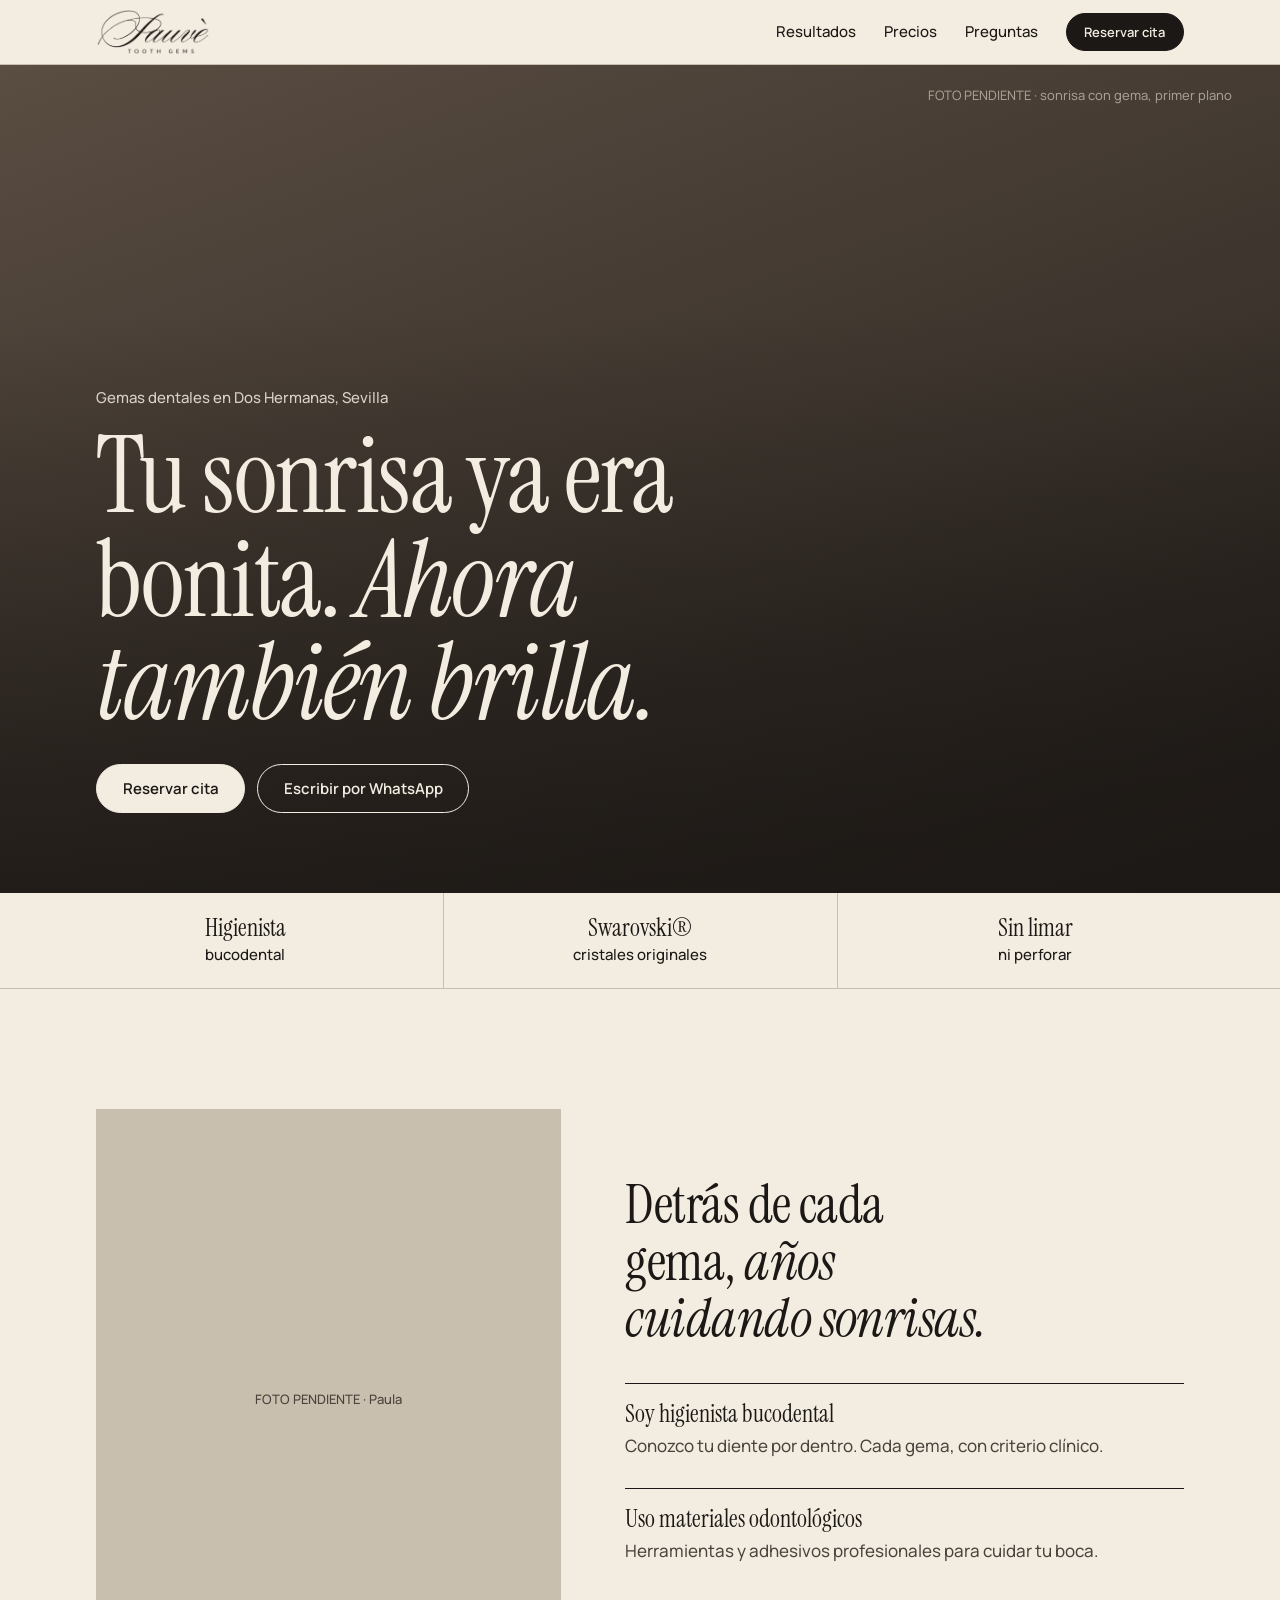
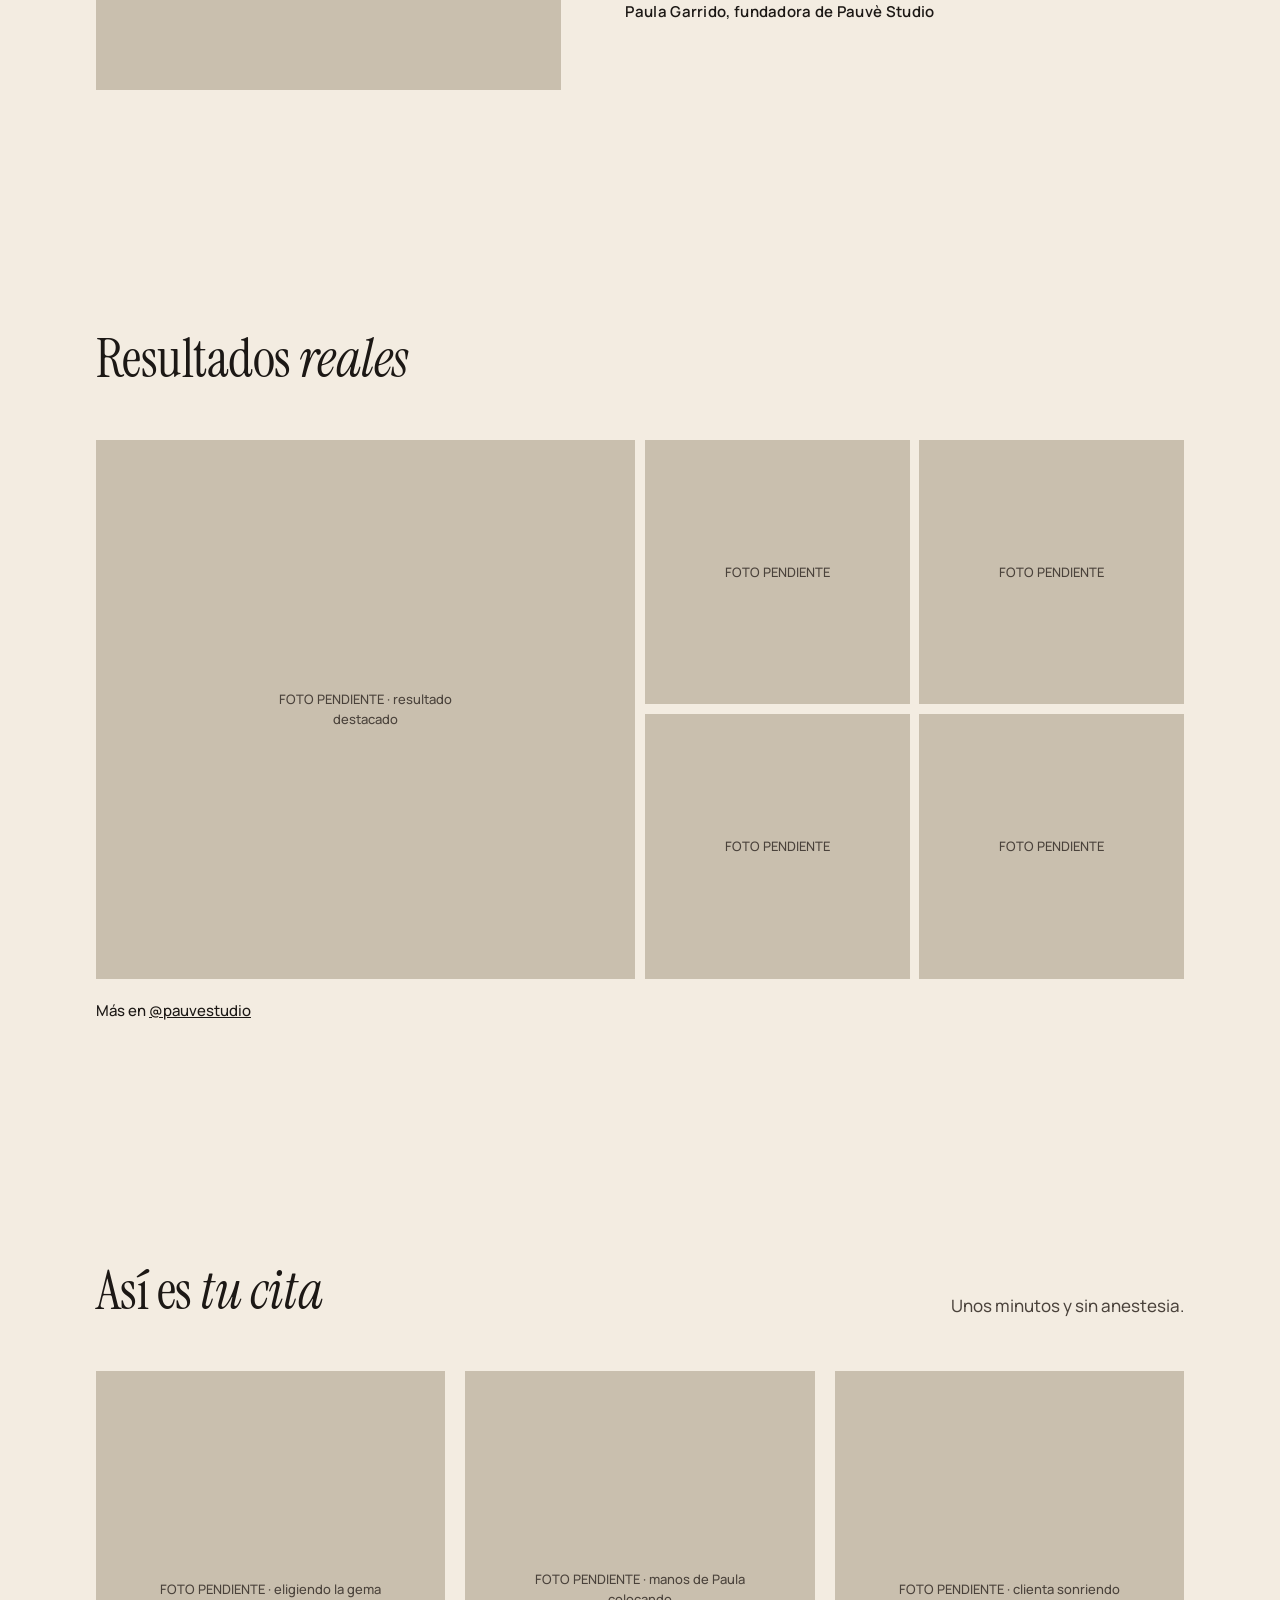
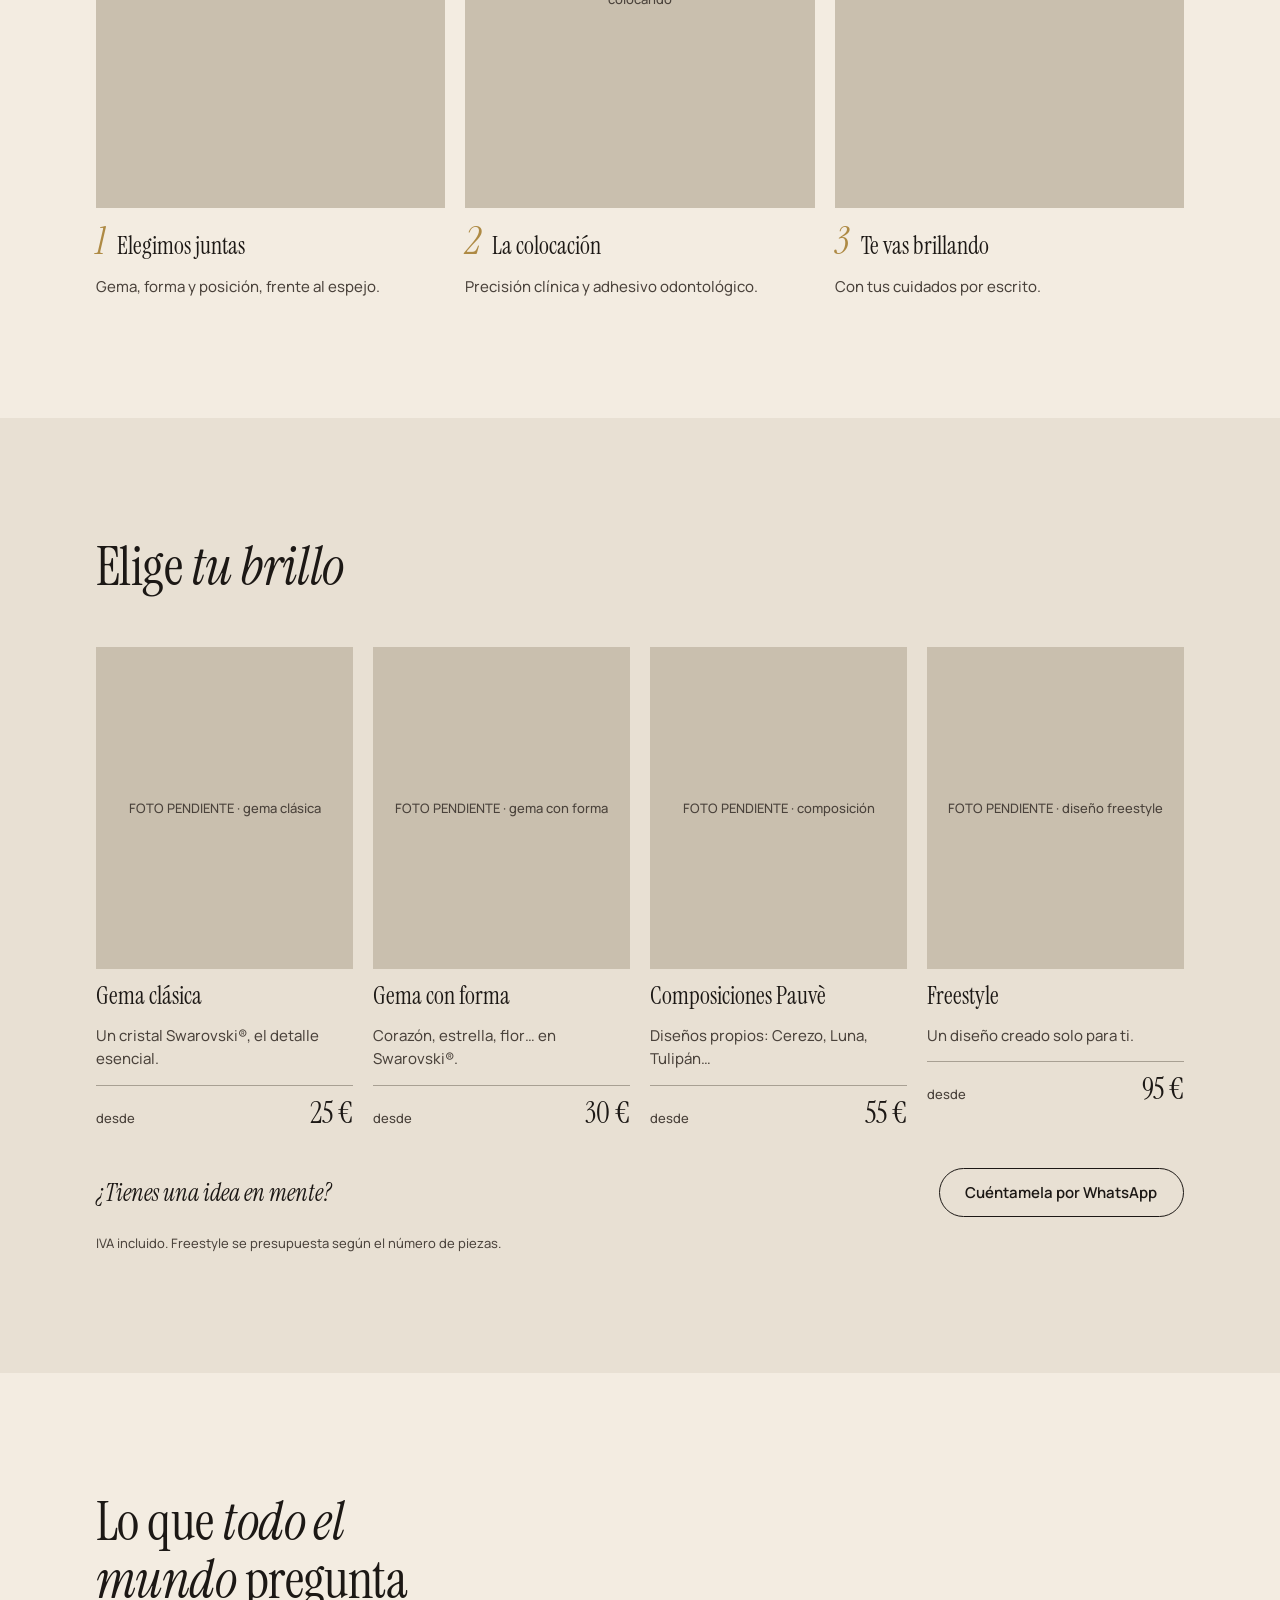
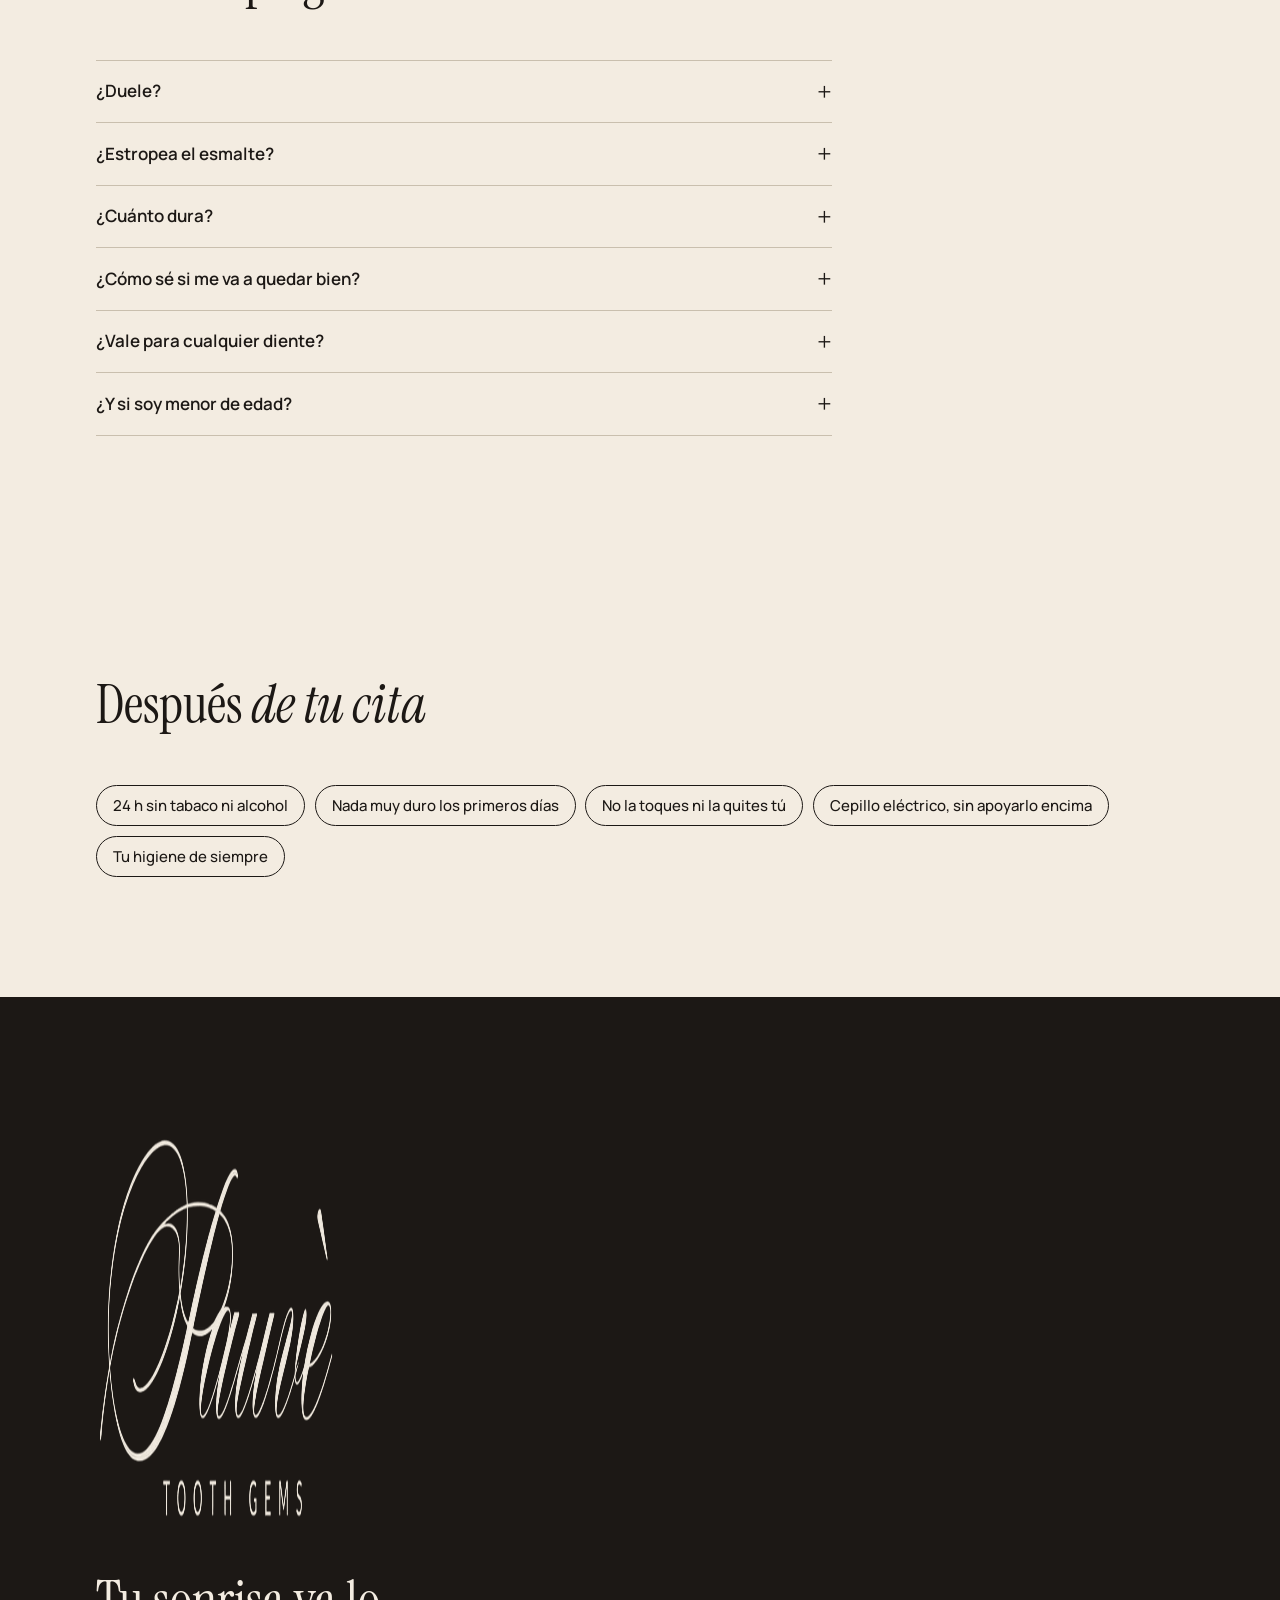
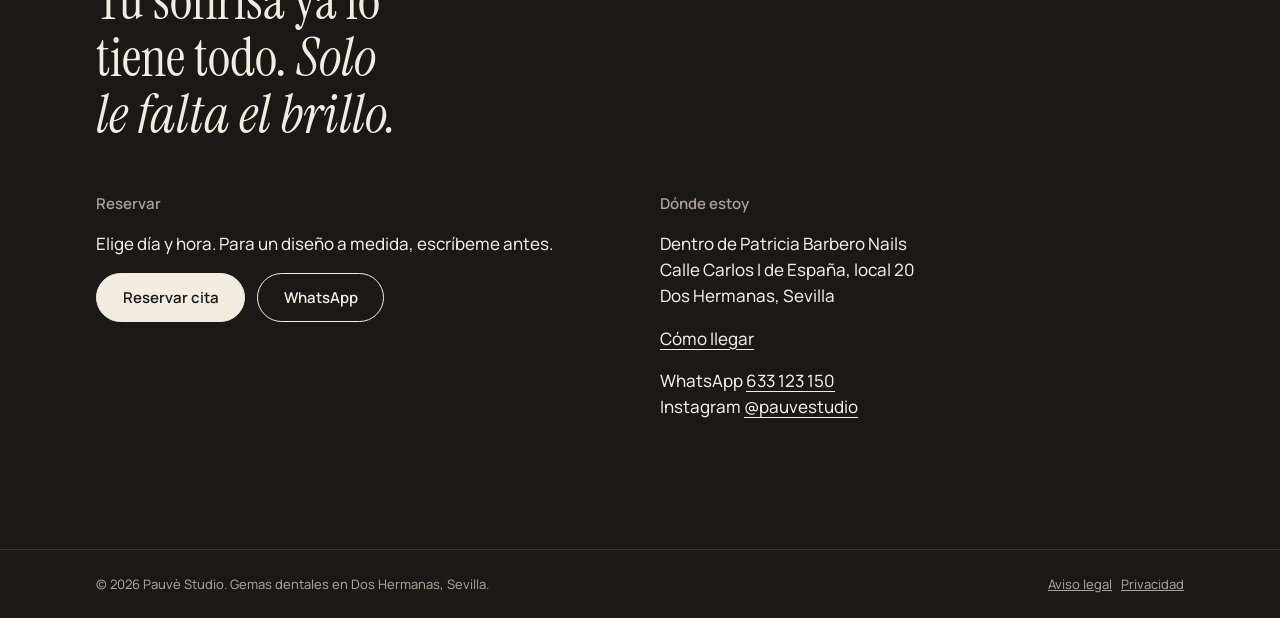
==== public/index.html @ b32d32bd "Conectar los botones de reserva con la agenda de Google Calendar Co-Authored-By: Claude Opus 5.5 <no" ====
<!doctype html>
<html lang="es">
<head>
  <meta charset="utf-8">
  <meta name="viewport" content="width=device-width, initial-scale=1, viewport-fit=cover">
  <!-- BORRADOR: quitar "noindex" el día que la web se publique con las fotos reales -->
  <meta name="robots" content="noindex">
  <title>Gemas dentales en Dos Hermanas, Sevilla · Pauvè Studio</title>
  <meta name="description" content="Gemas dentales en Dos Hermanas, Sevilla, colocadas por una higienista bucodental. Cristales Swarovski® y materiales de uso odontológico. Reserva tu cita online.">
  <link rel="canonical" href="https://pauvestudio.com/">
  <meta property="og:type" content="website">
  <meta property="og:title" content="Pauvè Studio · Gemas dentales en Dos Hermanas, Sevilla">
  <meta property="og:description" content="Gemas dentales colocadas por una higienista bucodental. Cristales Swarovski®.">
  <meta property="og:url" content="https://pauvestudio.com/">
  <meta property="og:locale" content="es_ES">
  <meta name="theme-color" content="#F3ECE1">
  <link rel="preload" href="fonts/instrument-serif.woff" as="font" type="font/woff" crossorigin>
  <link rel="stylesheet" href="styles.css">
  <script type="application/ld+json">
  {
    "@context": "https://schema.org",
    "@type": "BeautySalon",
    "name": "Pauvè Studio",
    "description": "Gemas dentales colocadas por una higienista bucodental, con cristales Swarovski®.",
    "url": "https://pauvestudio.com/",
    "logo": "https://pauvestudio.com/img/logo-tinta.png",
    "telephone": "+34633123150",
    "priceRange": "25 € – 250 €",
    "address": {
      "@type": "PostalAddress",
      "streetAddress": "Calle Carlos I de España, local 20 (en Patricia Barbero Nails)",
      "addressLocality": "Dos Hermanas",
      "addressRegion": "Sevilla",
      "addressCountry": "ES"
    },
    "areaServed": [
      { "@type": "City", "name": "Dos Hermanas" },
      { "@type": "City", "name": "Sevilla" }
    ],
    "founder": { "@type": "Person", "name": "Paula Garrido", "jobTitle": "Higienista bucodental" },
    "sameAs": ["https://www.instagram.com/pauvestudio/"]
  }
  </script>
</head>
<body>

<header class="cabecera">
  <div class="envoltorio">
    <a class="cabecera__logo" href="#inicio" aria-label="Pauvè Studio, inicio">
      <img src="img/logo-tinta.png" alt="Pauvè Tooth Gems" width="1000" height="407">
    </a>
    <nav aria-label="Secciones">
      <a class="enlace" href="#resultados">Resultados</a>
      <a class="enlace" href="#precios">Precios</a>
      <a class="enlace" href="#preguntas">Preguntas</a>
      <a class="boton boton--pequeno" href="https://calendar.app.google/pfNgsCJNmnrwqFG1A" target="_blank" rel="noopener">Reservar cita</a>
    </nav>
  </div>
</header>

<main id="inicio">

  <!-- PORTADA: titular sobre la foto -->
  <section class="portada">
    <!-- Cuando llegue la foto: <img class="portada__foto" src="img/portada.jpg" alt="Sonrisa con gema dental Swarovski"> -->
    <span class="portada__aviso">FOTO PENDIENTE · sonrisa con gema, primer plano</span>
    <div class="envoltorio portada__contenido">
      <h1>
        <span class="portada__seo">Gemas dentales en Dos Hermanas, Sevilla</span>
        <span class="portada__titular">Tu sonrisa ya era bonita. <em>Ahora también brilla.</em></span>
      </h1>
      <div class="portada__acciones">
        <a class="boton boton--claro" href="https://calendar.app.google/pfNgsCJNmnrwqFG1A" target="_blank" rel="noopener">Reservar cita</a>
        <a class="boton boton--claro-linea" href="https://wa.me/34633123150?text=Hola%20Paula%2C%20me%20gustar%C3%ADa%20informaci%C3%B3n%20sobre%20las%20gemas%20dentales" target="_blank" rel="noopener">Escribir por WhatsApp</a>
      </div>
    </div>
  </section>

  <div class="garantias">
    <ul class="envoltorio">
      <li><strong>Higienista</strong> bucodental</li>
      <li><strong>Swarovski®</strong> cristales originales</li>
      <li><strong>Sin limar</strong> ni perforar</li>
    </ul>
  </div>

  <!-- SOBRE MÍ -->
  <section class="seccion" id="sobre-mi">
    <div class="envoltorio sobre">
      <div class="hueco sobre__foto" role="img" aria-label="Foto pendiente"><span>FOTO PENDIENTE · Paula</span></div>
      <div class="sobre__texto">
        <h2>Detrás de cada gema, <em>años cuidando sonrisas.</em></h2>
        <dl class="sobre__claves">
          <div>
            <dt>Soy higienista bucodental</dt>
            <dd>Conozco tu diente por dentro. Cada gema, con criterio clínico.</dd>
          </div>
          <div>
            <dt>Uso materiales odontológicos</dt>
            <dd>Herramientas y adhesivos profesionales para cuidar tu boca.</dd>
          </div>
        </dl>
        <p class="sobre__nombre">Paula Garrido, fundadora de Pauvè Studio</p>
      </div>
    </div>
  </section>

  <!-- RESULTADOS -->
  <section class="seccion" id="resultados">
    <div class="envoltorio">
      <div class="seccion__cabeza">
        <h2>Resultados <em>reales</em></h2>
      </div>
      <div class="seccion__cuerpo">
        <div class="mosaico">
          <div class="hueco" role="img" aria-label="Foto pendiente"><span>FOTO PENDIENTE · resultado destacado</span></div>
          <div class="hueco" role="img" aria-label="Foto pendiente"><span>FOTO PENDIENTE</span></div>
          <div class="hueco" role="img" aria-label="Foto pendiente"><span>FOTO PENDIENTE</span></div>
          <div class="hueco" role="img" aria-label="Foto pendiente"><span>FOTO PENDIENTE</span></div>
          <div class="hueco" role="img" aria-label="Foto pendiente"><span>FOTO PENDIENTE</span></div>
        </div>
        <p class="mosaico__pie">Más en <a href="https://www.instagram.com/pauvestudio/" target="_blank" rel="noopener">@pauvestudio</a></p>
      </div>
    </div>
  </section>

  <!-- TU CITA: secuencia real, con foto en cada paso -->
  <section class="seccion" id="proceso">
    <div class="envoltorio">
      <div class="seccion__cabeza">
        <h2>Así es <em>tu cita</em></h2>
        <p>Unos minutos y sin anestesia.</p>
      </div>
      <div class="seccion__cuerpo">
        <ol class="fichas">
          <li class="ficha">
            <div class="hueco" role="img" aria-label="Foto pendiente"><span>FOTO PENDIENTE · eligiendo la gema</span></div>
            <div class="paso__fila"><span class="paso__num">1</span><h3>Elegimos juntas</h3></div>
            <p>Gema, forma y posición, frente al espejo.</p>
          </li>
          <li class="ficha">
            <div class="hueco" role="img" aria-label="Foto pendiente"><span>FOTO PENDIENTE · manos de Paula colocando</span></div>
            <div class="paso__fila"><span class="paso__num">2</span><h3>La colocación</h3></div>
            <p>Precisión clínica y adhesivo odontológico.</p>
          </li>
          <li class="ficha">
            <div class="hueco" role="img" aria-label="Foto pendiente"><span>FOTO PENDIENTE · clienta sonriendo</span></div>
            <div class="paso__fila"><span class="paso__num">3</span><h3>Te vas brillando</h3></div>
            <p>Con tus cuidados por escrito.</p>
          </li>
        </ol>
      </div>
    </div>
  </section>

  <!-- PRECIOS: una foto por tipo -->
  <section class="seccion precios" id="precios">
    <div class="envoltorio">
      <div class="seccion__cabeza">
        <h2>Elige <em>tu brillo</em></h2>
      </div>
      <div class="seccion__cuerpo">
        <ul class="fichas">
          <li class="ficha">
            <div class="hueco" role="img" aria-label="Foto pendiente"><span>FOTO PENDIENTE · gema clásica</span></div>
            <h3>Gema clásica</h3>
            <p>Un cristal Swarovski®, el detalle esencial.</p>
            <div class="ficha__precio"><span>desde</span><strong>25 €</strong></div>
          </li>
          <li class="ficha">
            <div class="hueco" role="img" aria-label="Foto pendiente"><span>FOTO PENDIENTE · gema con forma</span></div>
            <h3>Gema con forma</h3>
            <p>Corazón, estrella, flor… en Swarovski®.</p>
            <div class="ficha__precio"><span>desde</span><strong>30 €</strong></div>
          </li>
          <li class="ficha">
            <div class="hueco" role="img" aria-label="Foto pendiente"><span>FOTO PENDIENTE · composición</span></div>
            <h3>Composiciones Pauvè</h3>
            <p>Diseños propios: Cerezo, Luna, Tulipán…</p>
            <div class="ficha__precio"><span>desde</span><strong>55 €</strong></div>
          </li>
          <li class="ficha">
            <div class="hueco" role="img" aria-label="Foto pendiente"><span>FOTO PENDIENTE · diseño freestyle</span></div>
            <h3>Freestyle</h3>
            <p>Un diseño creado solo para ti.</p>
            <div class="ficha__precio"><span>desde</span><strong>95 €</strong></div>
          </li>
        </ul>
        <div class="precios__pie">
          <p>¿Tienes una idea en mente?</p>
          <a class="boton boton--linea" href="https://wa.me/34633123150?text=Hola%20Paula%2C%20tengo%20una%20idea%20para%20un%20dise%C3%B1o" target="_blank" rel="noopener">Cuéntamela por WhatsApp</a>
        </div>
        <p class="precios__nota">IVA incluido. Freestyle se presupuesta según el número de piezas.</p>
      </div>
    </div>
  </section>

  <!-- PREGUNTAS -->
  <section class="seccion" id="preguntas">
    <div class="envoltorio">
      <h2>Lo que <em>todo el mundo</em> pregunta</h2>
      <div class="seccion__cuerpo preguntas">
        <details>
          <summary>¿Duele?</summary>
          <p>No. La gema se adhiere a la superficie del diente: sin limar, sin perforar y sin anestesia.</p>
        </details>
        <details>
          <summary>¿Estropea el esmalte?</summary>
          <p>No lo modifica de forma permanente. Cuando quieras quitarla, la retiro en cita y pulo la superficie.</p>
        </details>
        <details>
          <summary>¿Cuánto dura?</summary>
          <p>Depende de tu higiene y tus hábitos. Si se cae sola en los primeros días, te la vuelvo a colocar gratis.</p>
        </details>
        <details>
          <summary>¿Cómo sé si me va a quedar bien?</summary>
          <p>Lo vemos juntas frente al espejo antes de colocar nada. Si dudas, empieza por una pequeña.</p>
        </details>
        <details>
          <summary>¿Vale para cualquier diente?</summary>
          <p>Solo para dientes naturales y sanos: sin caries, coronas ni carillas.</p>
        </details>
        <details>
          <summary>¿Y si soy menor de edad?</summary>
          <p>Ven con tu madre, padre o tutor legal, que firmará el consentimiento contigo.</p>
        </details>
      </div>
    </div>
  </section>

  <!-- CUIDADOS -->
  <section class="seccion" id="cuidados">
    <div class="envoltorio">
      <h2>Después <em>de tu cita</em></h2>
      <div class="seccion__cuerpo">
        <ul class="cuidados">
          <li>24 h sin tabaco ni alcohol</li>
          <li>Nada muy duro los primeros días</li>
          <li>No la toques ni la quites tú</li>
          <li>Cepillo eléctrico, sin apoyarlo encima</li>
          <li>Tu higiene de siempre</li>
        </ul>
      </div>
    </div>
  </section>

  <!-- CIERRE: RESERVA Y DÓNDE -->
  <section class="cierre" id="reservar">
    <div class="envoltorio">
      <img class="cierre__logo" src="img/logo-crudo.png" alt="Pauvè Tooth Gems" width="1000" height="407" loading="lazy">
      <h2>Tu sonrisa ya lo tiene todo. <em>Solo le falta el brillo.</em></h2>
      <div class="cierre__rejilla">
        <div class="cierre__bloque">
          <h3>Reservar</h3>
          <p>Elige día y hora. Para un diseño a medida, escríbeme antes.</p>
          <div class="cierre__acciones">
            <a class="boton boton--claro" href="https://calendar.app.google/pfNgsCJNmnrwqFG1A" target="_blank" rel="noopener">Reservar cita</a>
            <a class="boton boton--claro-linea" href="https://wa.me/34633123150?text=Hola%20Paula%2C%20me%20gustar%C3%ADa%20informaci%C3%B3n%20sobre%20las%20gemas%20dentales" target="_blank" rel="noopener">WhatsApp</a>
          </div>
        </div>
        <div class="cierre__bloque" id="donde">
          <h3>Dónde estoy</h3>
          <address>
            Dentro de Patricia Barbero Nails<br>
            Calle Carlos I de España, local 20<br>
            Dos Hermanas, Sevilla
          </address>
          <p><a class="enlace" href="https://www.google.com/maps/search/?api=1&amp;query=Patricia%20Barbero%20Nails%20Calle%20Carlos%20I%20de%20Espa%C3%B1a%2020%20Dos%20Hermanas" target="_blank" rel="noopener">Cómo llegar</a></p>
          <p>WhatsApp <a class="enlace" href="https://wa.me/34633123150" target="_blank" rel="noopener">633 123 150</a><br>
          Instagram <a class="enlace" href="https://www.instagram.com/pauvestudio/" target="_blank" rel="noopener">@pauvestudio</a></p>
        </div>
      </div>
    </div>
  </section>

</main>

<footer class="pie">
  <div class="envoltorio">
    <span>© 2026 Pauvè Studio. Gemas dentales en Dos Hermanas, Sevilla.</span>
    <span><a href="#">Aviso legal</a> &nbsp; <a href="#">Privacidad</a></span>
  </div>
</footer>

<div class="barra-reserva">
  <a class="boton" href="https://calendar.app.google/pfNgsCJNmnrwqFG1A" target="_blank" rel="noopener">Reservar cita</a>
  <a class="boton boton--linea" href="https://wa.me/34633123150" target="_blank" rel="noopener">WhatsApp</a>
</div>

</body>
</html>
---- public/styles.css ----
/* Pauvè Studio — hoja de estilos (borrador v2)
   Concepto: menos texto, más imagen. Portada a sangre con el titular sobre la foto;
   el resto se lee como un lookbook: fichas con foto para el proceso y los precios,
   y frases cortas. Una sola apariencia (papel crudo), la de la marca. */

@font-face {
  font-family: "Instrument Serif";
  src: url("fonts/instrument-serif.woff") format("woff");
  font-weight: 400; font-style: normal; font-display: swap;
}
@font-face {
  font-family: "Instrument Serif";
  src: url("fonts/instrument-serif-italic.woff") format("woff");
  font-weight: 400; font-style: italic; font-display: swap;
}
@font-face {
  font-family: "Manrope";
  src: url("fonts/manrope.woff") format("woff");
  font-weight: 200 800; font-style: normal; font-display: swap;
}

:root {
  /* Color: paleta oficial de la Guía de Marca */
  --tinta: #1C1815;
  --crudo: #F3ECE1;
  --greige: #C9BFAE;
  --plata: #A8A093;
  --dorado: #AE8A44;        /* acento puntual: números del proceso */
  --tinta-media: #4A423B;   /* texto secundario sobre crudo (contraste AA) */
  --greige-claro: #E8E0D3;  /* fondo de fichas */
  --foto-oscura: #3B332C;   /* simula la foto de portada mientras no esté */

  /* Tipo: serif de titulares legible a cualquier tamaño + sans muy clara para leer */
  --display: "Instrument Serif", "Iowan Old Style", Georgia, serif;
  --texto: "Manrope", "Avenir Next", "Segoe UI", "Helvetica Neue", Arial, sans-serif;

  --t-xs: 0.8125rem;
  --t-s: 0.9375rem;
  --t-m: 1.0625rem;
  --t-l: 1.5rem;
  --t-xl: clamp(2.2rem, 6vw, 3.4rem);
  --t-xxl: clamp(3rem, 10vw, 6.6rem);

  --medida: 32rem;
  --ancho: 74rem;
  --margen: clamp(1.25rem, 5vw, 3rem);

  color-scheme: light;
}

* { box-sizing: border-box; }
html { scroll-behavior: smooth; -webkit-text-size-adjust: 100%; }
body {
  margin: 0;
  background: var(--crudo);
  color: var(--tinta);
  font-family: var(--texto);
  font-size: var(--t-m);
  font-weight: 450;
  line-height: 1.55;
}
img { max-width: 100%; display: block; }
h1, h2, h3, p, ul, ol, dl, dd, figure { margin: 0; }
a { color: inherit; }
:focus-visible { outline: 2px solid var(--dorado); outline-offset: 3px; }

.envoltorio { max-width: var(--ancho); margin-inline: auto; padding-inline: var(--margen); }

/* ---------- Cabecera ---------- */
.cabecera {
  position: sticky; top: env(safe-area-inset-top, 0px); z-index: 10;
  background: var(--crudo); border-bottom: 1px solid var(--greige);
}
.cabecera .envoltorio {
  display: flex; align-items: center; justify-content: space-between;
  gap: 1rem; padding-block: 0.55rem;
}
.cabecera__logo img { height: 2.9rem; width: auto; }
.cabecera nav { display: flex; align-items: center; gap: 1.75rem; }
.cabecera nav a.enlace { text-decoration: none; font-size: var(--t-s); font-weight: 500; }
.cabecera nav a.enlace:hover { text-decoration: underline; text-underline-offset: 5px; }
@media (max-width: 52rem) { .cabecera nav a.enlace { display: none; } }

/* ---------- Botones ---------- */
.boton {
  display: inline-flex; align-items: center; justify-content: center;
  min-height: 3rem; padding: 0.75rem 1.6rem;
  font-family: var(--texto); font-size: var(--t-s); font-weight: 600;
  text-decoration: none; border-radius: 999px;
  border: 1px solid var(--tinta); background: var(--tinta); color: var(--crudo);
  transition: background-color .2s, color .2s;
}
.boton:hover { background: transparent; color: var(--tinta); }
.boton--linea { background: transparent; color: var(--tinta); }
.boton--linea:hover { background: var(--tinta); color: var(--crudo); }
.boton--claro { background: var(--crudo); color: var(--tinta); border-color: var(--crudo); }
.boton--claro:hover { background: transparent; color: var(--crudo); }
.boton--claro-linea { background: transparent; color: var(--crudo); border-color: var(--crudo); }
.boton--claro-linea:hover { background: var(--crudo); color: var(--tinta); }
.boton--pequeno { min-height: 2.4rem; padding: 0.4rem 1.1rem; font-size: var(--t-xs); }

/* ---------- Huecos de foto (provisionales) ---------- */
.hueco {
  display: grid; place-items: center; text-align: center; padding: 1rem;
  background: var(--greige); color: var(--tinta-media);
  font-size: var(--t-xs); font-weight: 500; max-width: 100%;
}
.hueco span { max-width: 14rem; }

/* ---------- Portada a sangre, titular sobre la foto ---------- */
.portada {
  position: relative; isolation: isolate;
  min-height: min(92svh, 54rem);
  display: grid; align-items: end;
  color: var(--crudo);
  background: linear-gradient(160deg, #5a4d42 0%, var(--foto-oscura) 55%, var(--tinta) 100%);
}
.portada__foto {
  position: absolute; inset: 0; z-index: -2;
  width: 100%; height: 100%; object-fit: cover;
}
.portada__aviso {
  position: absolute; top: 1.25rem; right: var(--margen);
  font-size: var(--t-xs); color: var(--plata);
}
/* Velo para que el texto se lea siempre, sea cual sea la foto */
.portada::after {
  content: ""; position: absolute; inset: 0; z-index: -1;
  background: linear-gradient(to top, rgb(28 24 21 / .78) 0%, rgb(28 24 21 / .25) 45%, rgb(28 24 21 / 0) 70%);
}
.portada__contenido {
  width: 100%; display: grid; gap: 1.75rem;
  padding-block: 6rem clamp(2.5rem, 7vw, 5rem);
}
.portada h1 { display: grid; gap: 1rem; font-weight: 400; }
.portada__seo { font-size: var(--t-s); font-weight: 500; color: var(--crudo); opacity: .85; }
.portada__titular {
  font-family: var(--display); font-weight: 400;
  font-size: var(--t-xxl); line-height: 0.98; letter-spacing: -0.015em;
  max-width: 14ch; text-wrap: balance;
}
.portada__titular em { font-style: italic; }
.portada__acciones { display: flex; flex-wrap: wrap; gap: 0.75rem; }

/* Tira de garantías bajo la portada */
.garantias { border-bottom: 1px solid var(--greige); }
.garantias ul {
  list-style: none; padding: 0;
  display: grid; grid-template-columns: repeat(3, minmax(0, 1fr));
}
.garantias li {
  padding: 1.4rem 1rem; text-align: center;
  font-size: var(--t-s); font-weight: 500; line-height: 1.35;
}
.garantias li + li { border-left: 1px solid var(--greige); }
.garantias strong { display: block; font-family: var(--display); font-weight: 400; font-size: var(--t-l); line-height: 1.1; margin-bottom: 0.2rem; }
@media (max-width: 40rem) {
  .garantias li { padding: 1.1rem 0.4rem; font-size: var(--t-xs); }
  .garantias strong { font-size: 1.2rem; }
}

/* ---------- Secciones ---------- */
.seccion { padding-block: clamp(4rem, 10vw, 7.5rem); }
.seccion h2 {
  font-family: var(--display); font-weight: 400;
  font-size: var(--t-xl); line-height: 1.05; letter-spacing: -0.01em;
  text-wrap: balance; max-width: 18ch;
}
.seccion h2 em { font-style: italic; }
.seccion__cabeza { display: flex; flex-wrap: wrap; justify-content: space-between; align-items: end; gap: 1rem 2rem; }
.seccion__cabeza p { max-width: 24rem; color: var(--tinta-media); }
.seccion__cuerpo { margin-top: clamp(2rem, 5vw, 3.25rem); }

/* Sobre mí */
.sobre { display: grid; gap: clamp(2rem, 5vw, 4.5rem); align-items: center; }
.sobre__foto { aspect-ratio: 4 / 5; }
.sobre__texto { display: grid; gap: 2.25rem; min-width: 0; }
.sobre__nombre { font-size: var(--t-s); font-weight: 600; letter-spacing: 0.02em; }
.sobre__claves { display: grid; gap: 1.75rem; }
.sobre__claves div { border-top: 1px solid var(--tinta); padding-top: 1rem; }
.sobre__claves dt { font-family: var(--display); font-size: var(--t-l); line-height: 1.15; }
.sobre__claves dd { margin-top: 0.35rem; color: var(--tinta-media); }
@media (min-width: 52rem) { .sobre { grid-template-columns: 5fr 6fr; } }

/* Resultados: mosaico */
.mosaico { display: grid; gap: 0.6rem; grid-template-columns: repeat(2, minmax(0, 1fr)); }
.mosaico .hueco { aspect-ratio: 1; }
.mosaico .hueco:first-child { grid-column: span 2; aspect-ratio: 2 / 1.1; }
@media (min-width: 52rem) {
  .mosaico { grid-template-columns: repeat(4, minmax(0, 1fr)); }
  .mosaico .hueco:first-child { grid-column: span 2; grid-row: span 2; aspect-ratio: auto; }
}
.mosaico__pie { margin-top: 1.25rem; font-size: var(--t-s); font-weight: 500; }

/* Fichas con foto (proceso y precios) */
.fichas {
  list-style: none; padding: 0; display: grid; gap: 1.25rem;
  grid-template-columns: repeat(var(--columnas, 3), minmax(0, 1fr));
}
.ficha { display: grid; gap: 0.9rem; align-content: start; min-width: 0; }
.ficha .hueco { aspect-ratio: 4 / 5; }
.ficha h3 { font-family: var(--display); font-weight: 400; font-size: var(--t-l); line-height: 1.1; }
.ficha p { color: var(--tinta-media); font-size: var(--t-s); }

/* En móvil, las fichas se deslizan en horizontal */
@media (max-width: 52rem) {
  .fichas {
    grid-template-columns: none; grid-auto-flow: column; grid-auto-columns: 72%;
    overflow-x: auto; scroll-snap-type: x mandatory; padding-bottom: 0.75rem;
    margin-inline: calc(var(--margen) * -1); padding-inline: var(--margen);
    scroll-padding-inline: var(--margen);
  }
  .ficha { scroll-snap-align: start; }
}

.paso__num { font-family: var(--display); font-style: italic; font-size: 2.4rem; line-height: 1; color: var(--dorado); }
.paso__fila { display: flex; align-items: baseline; gap: 0.75rem; }

.precios { background: var(--greige-claro); }
.precios .fichas { --columnas: 4; }
.ficha__precio { display: flex; justify-content: space-between; align-items: baseline; gap: 0.5rem; border-top: 1px solid var(--plata); padding-top: 0.75rem; }
.ficha__precio span { font-size: var(--t-xs); font-weight: 500; color: var(--tinta-media); }
.ficha__precio strong { font-family: var(--display); font-weight: 400; font-size: 1.9rem; line-height: 1; font-variant-numeric: tabular-nums; }
.precios__pie { margin-top: 2.5rem; display: flex; flex-wrap: wrap; align-items: center; justify-content: space-between; gap: 1.25rem 2rem; }
.precios__pie p { font-family: var(--display); font-style: italic; font-size: var(--t-l); }
.precios__nota { margin-top: 1rem; font-size: var(--t-xs); color: var(--tinta-media); }

/* Preguntas */
.preguntas { max-width: 46rem; }
.preguntas details { border-bottom: 1px solid var(--greige); }
.preguntas details:first-child { border-top: 1px solid var(--greige); }
.preguntas summary {
  list-style: none; cursor: pointer;
  display: flex; justify-content: space-between; align-items: center; gap: 1rem;
  padding-block: 1.1rem; font-size: var(--t-m); font-weight: 600;
}
.preguntas summary::-webkit-details-marker { display: none; }
.preguntas summary::after { content: "+"; font-weight: 300; font-size: 1.6rem; line-height: 1; transition: transform .25s; }
.preguntas details[open] summary::after { transform: rotate(45deg); }
.preguntas details p { padding-bottom: 1.3rem; color: var(--tinta-media); max-width: var(--medida); }

/* Cuidados: una línea por cuidado */
.cuidados { list-style: none; padding: 0; display: flex; flex-wrap: wrap; gap: 0.6rem; }
.cuidados li { border: 1px solid var(--tinta); border-radius: 999px; padding: 0.5rem 1rem; font-size: var(--t-s); font-weight: 500; }

/* ---------- Cierre ---------- */
.cierre { background: var(--tinta); color: var(--crudo); padding-block: clamp(4.5rem, 10vw, 8rem); }
.cierre__logo { width: min(15rem, 65%); }
.cierre h2 {
  margin-top: 2.5rem; font-family: var(--display); font-weight: 400;
  font-size: var(--t-xl); line-height: 1.05; max-width: 16ch; text-wrap: balance;
}
.cierre h2 em { font-style: italic; }
.cierre__rejilla { display: grid; gap: 2.5rem; margin-top: 3rem; }
@media (min-width: 52rem) { .cierre__rejilla { grid-template-columns: 1fr 1fr; } }
.cierre__bloque { display: grid; gap: 1rem; align-content: start; }
.cierre__bloque h3 { font-size: var(--t-s); font-weight: 600; color: var(--plata); }
.cierre__bloque address { font-style: normal; }
.cierre__acciones { display: flex; flex-wrap: wrap; gap: 0.75rem; }
.cierre a.enlace { color: var(--crudo); text-underline-offset: 4px; }
.pendiente { font-size: var(--t-xs); color: var(--plata); }

.pie {
  background: var(--tinta); color: var(--plata); border-top: 1px solid #3a332d;
  font-size: var(--t-xs); padding-block: 1.5rem calc(1.5rem + 4.5rem);
}
.pie .envoltorio { display: flex; flex-wrap: wrap; gap: 0.5rem 1.5rem; justify-content: space-between; }
.pie a { color: var(--plata); }
@media (min-width: 52rem) { .pie { padding-bottom: 1.5rem; } }

/* ---------- Reserva fija en móvil ---------- */
.barra-reserva {
  position: fixed; left: 0; right: 0; bottom: 0; z-index: 20;
  padding: 0.75rem var(--margen) calc(0.75rem + env(safe-area-inset-bottom, 0px));
  background: var(--crudo); border-top: 1px solid var(--greige);
  display: grid; grid-template-columns: 1fr auto; gap: 0.5rem;
}
@media (min-width: 52rem) { .barra-reserva { display: none; } }

/* ---------- Único momento de entrada: el titular de portada ---------- */
@media (prefers-reduced-motion: no-preference) {
  .portada__titular { animation: entra 1s cubic-bezier(.2,.7,.2,1) both; }
  @keyframes entra { from { opacity: 0; transform: translateY(0.75rem); } to { opacity: 1; transform: none; } }
}
@media (prefers-reduced-motion: reduce) {
  html { scroll-behavior: auto; }
  * { transition: none !important; }
}
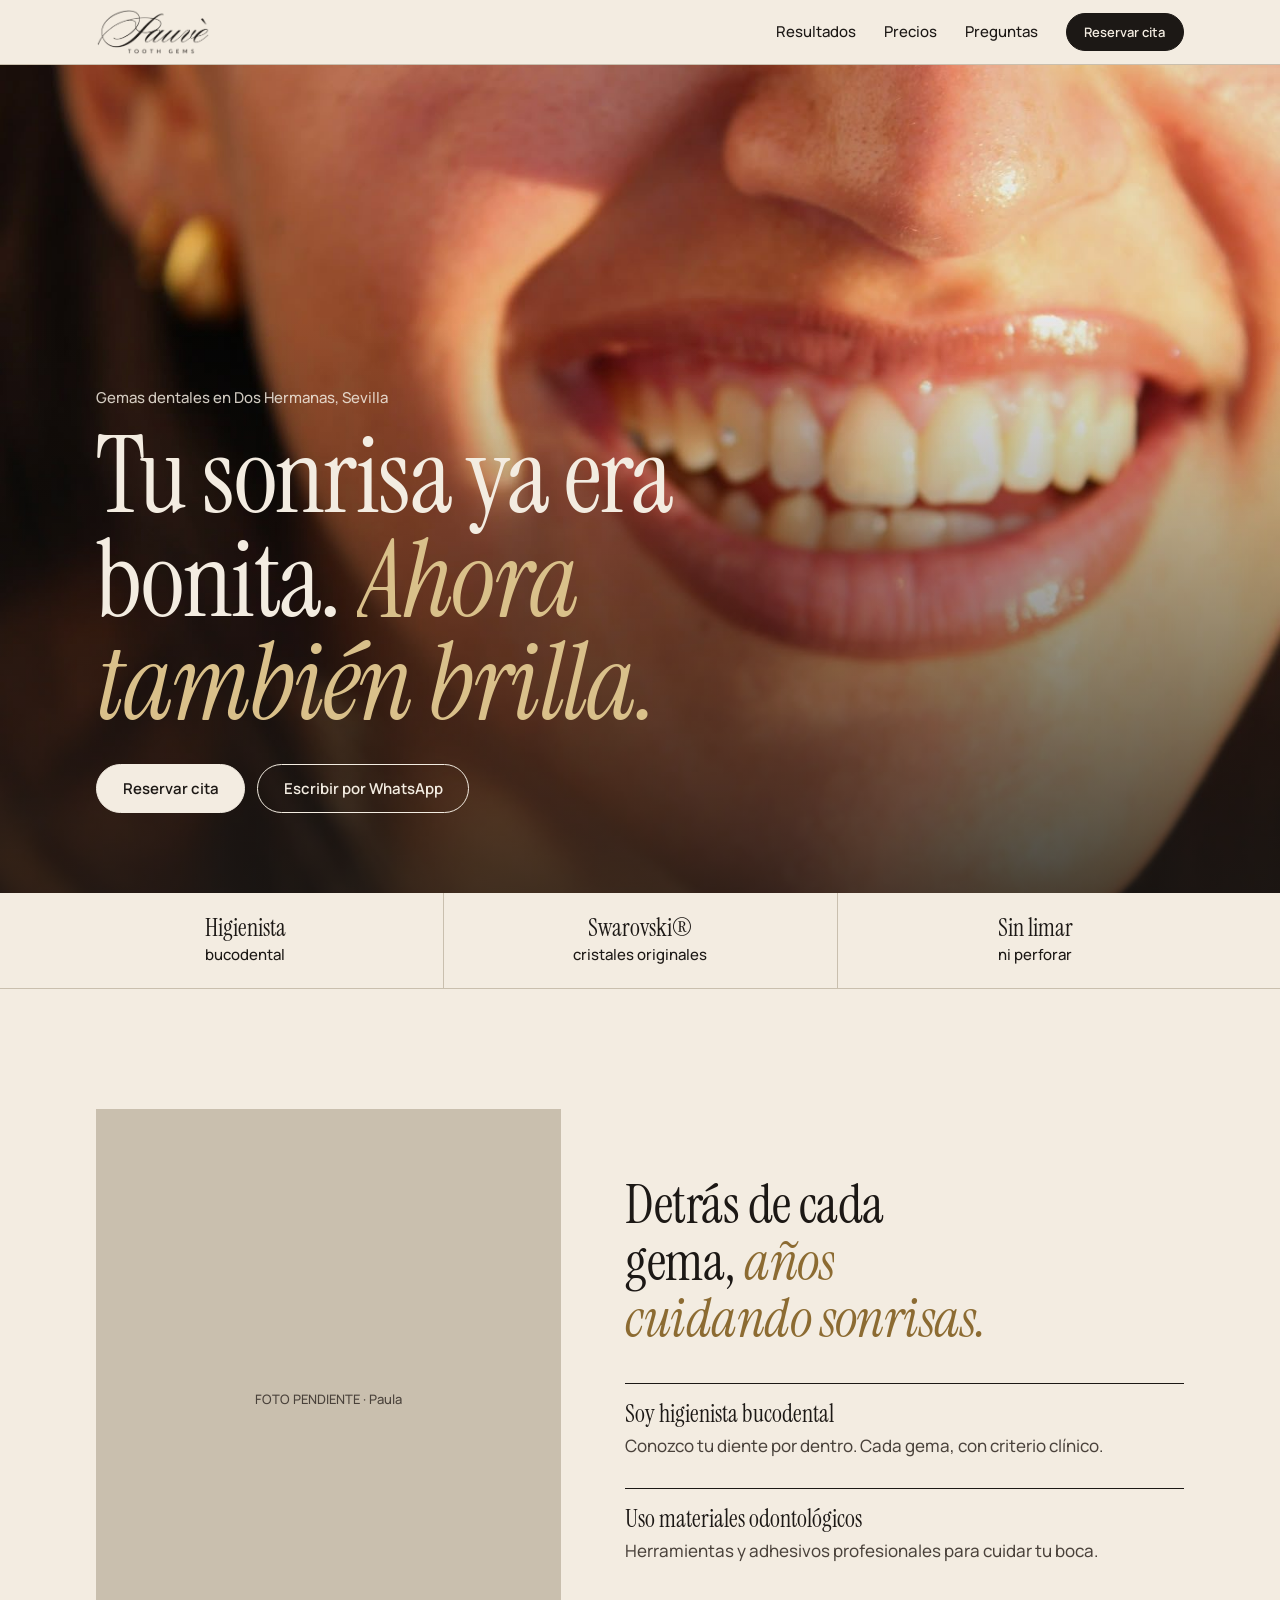
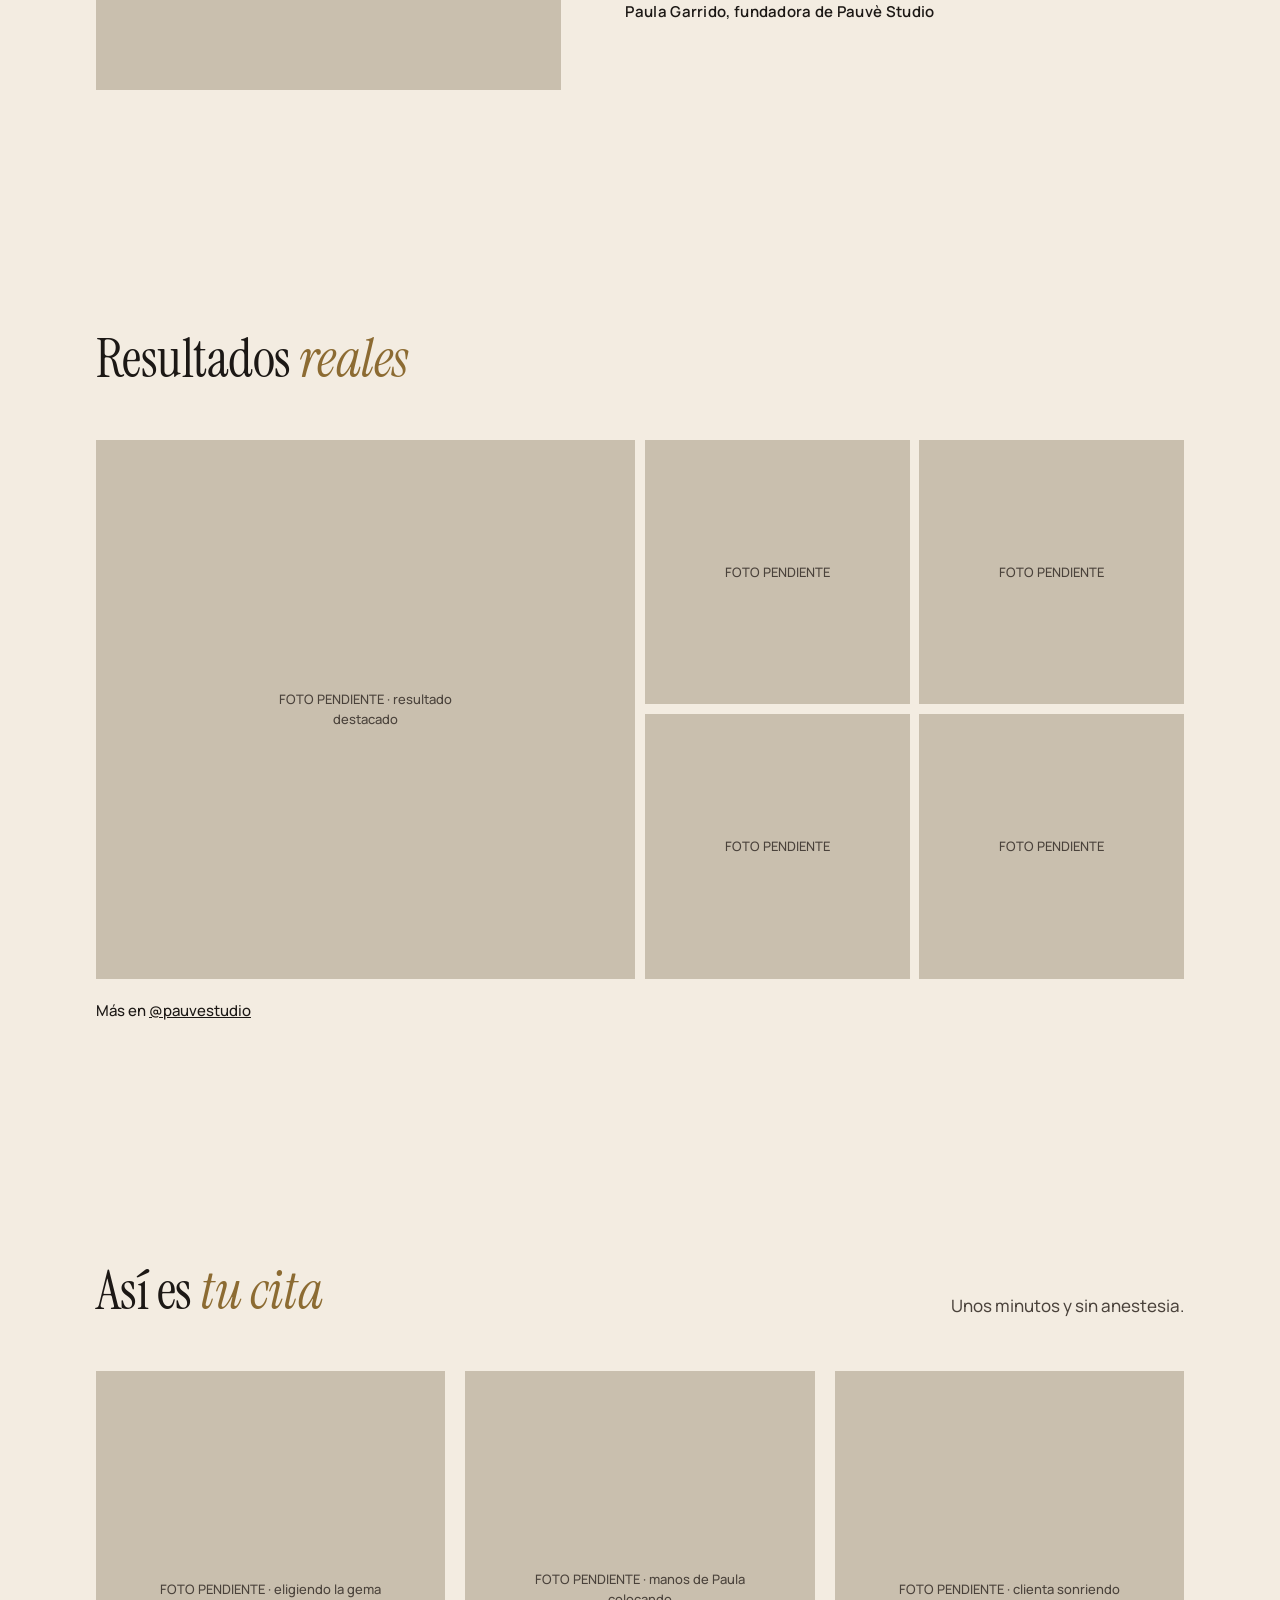
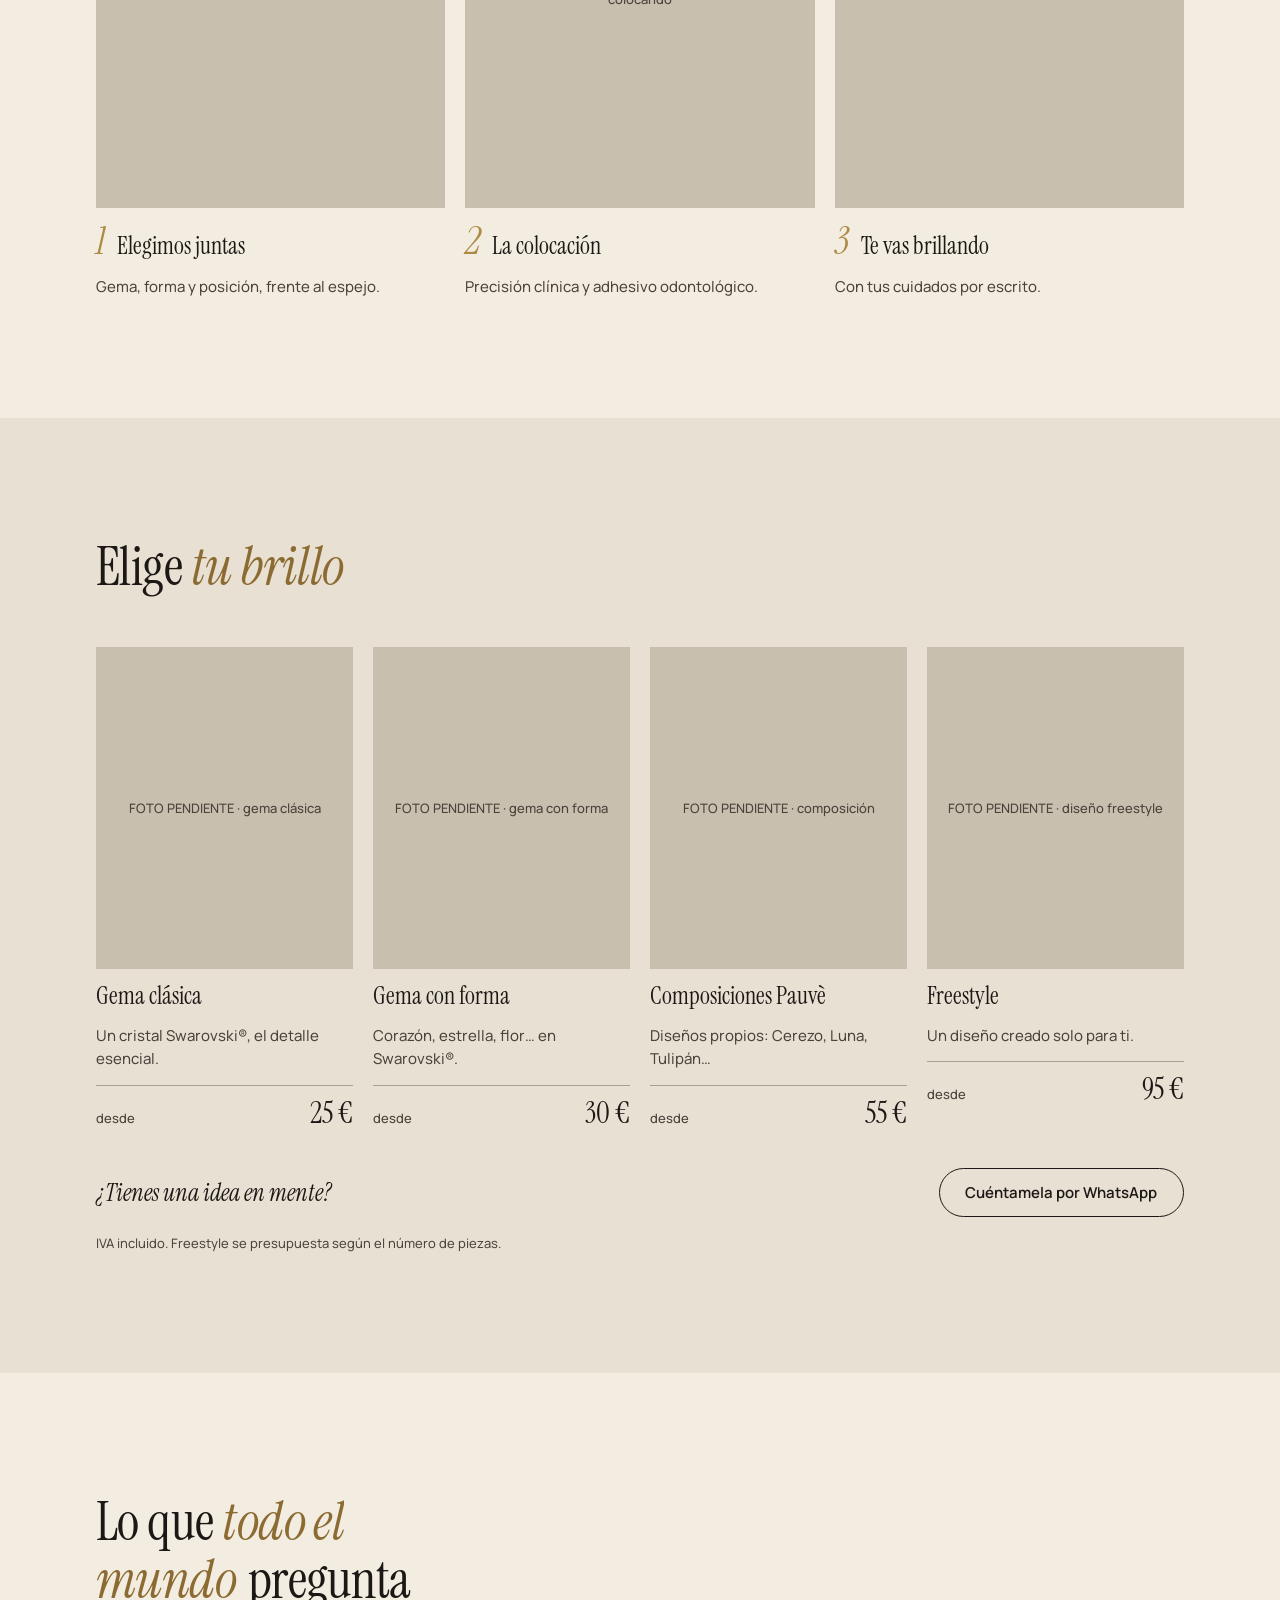
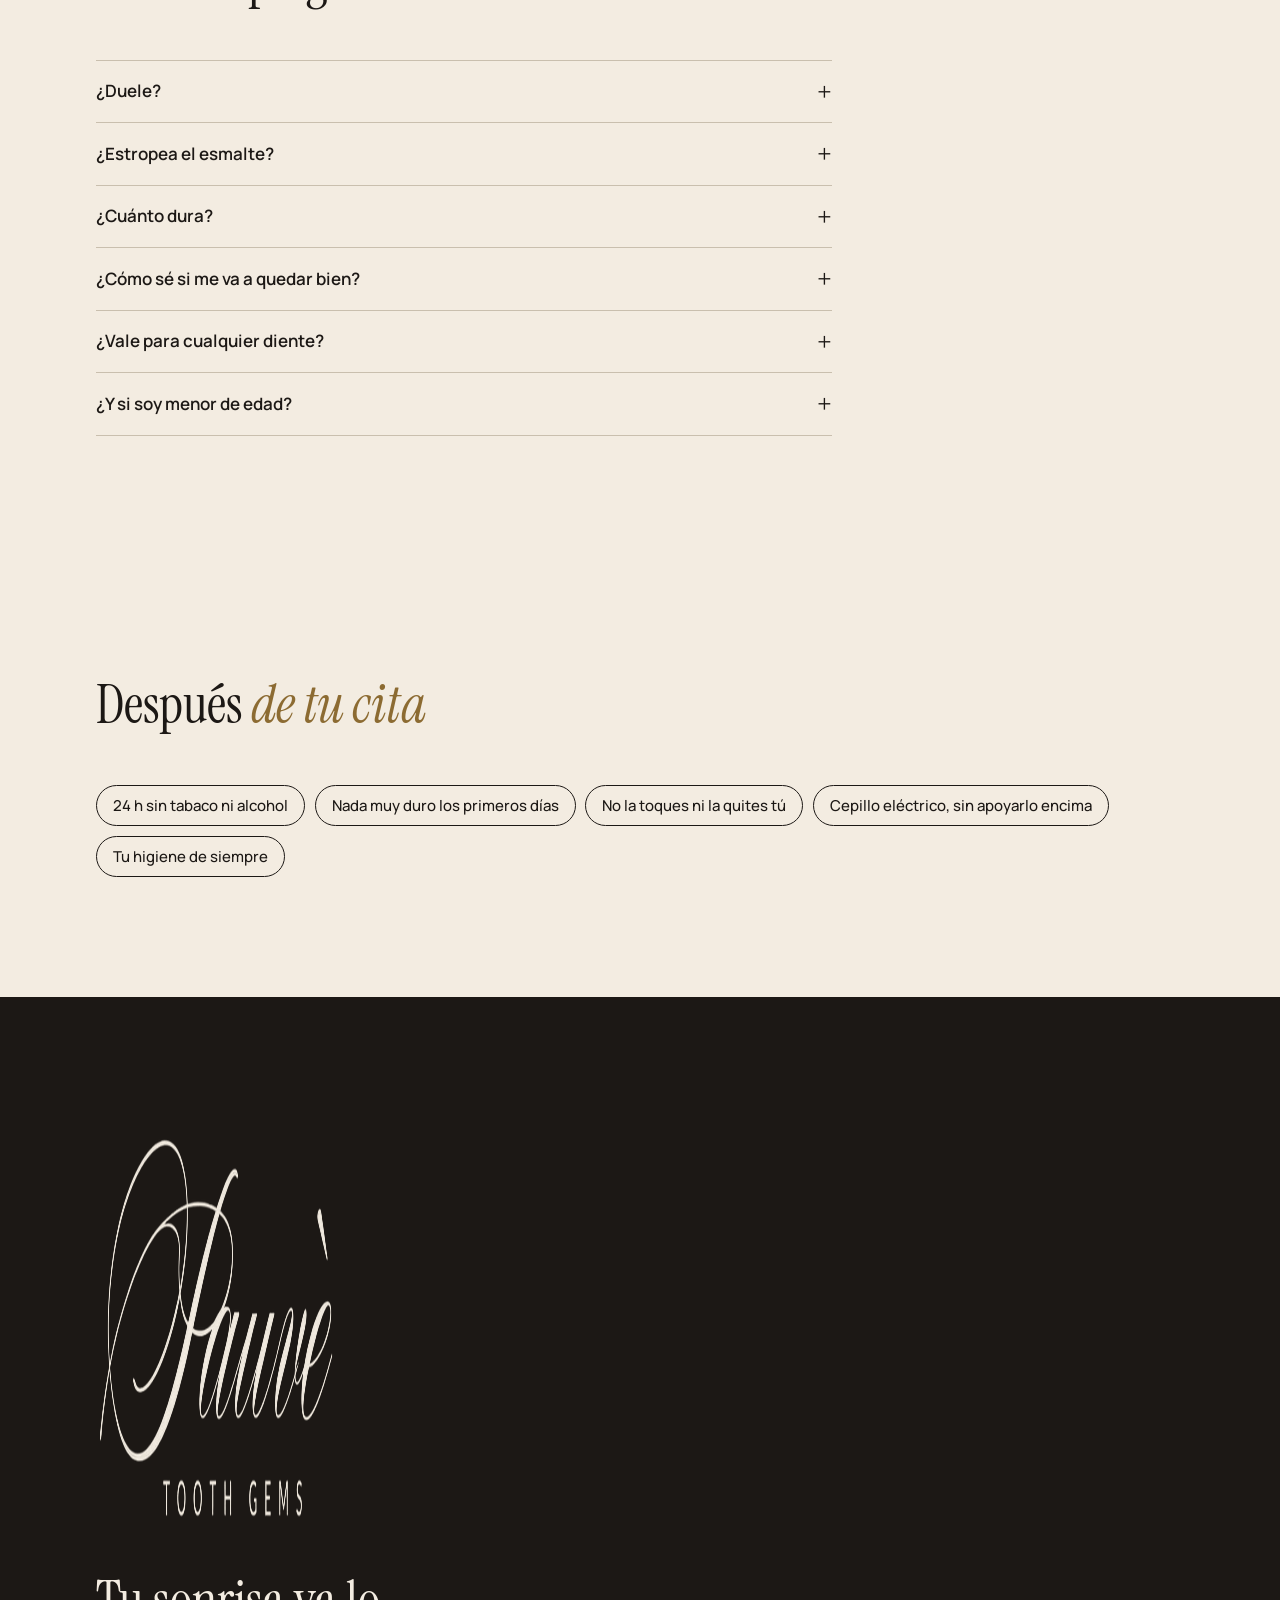
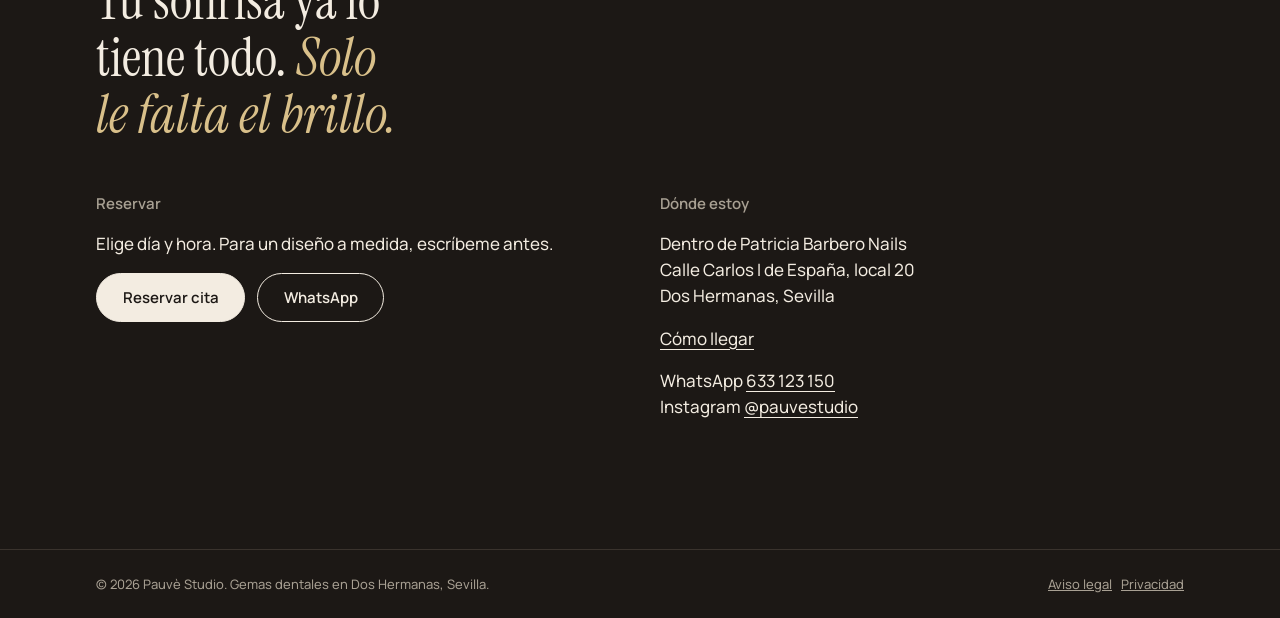
==== commit 47698908: "Foto de portada y efecto de brillo de gema en las cursivas de los titulares Co-Authored-By: Claude O" ====
--- a/public/index.html
+++ b/public/index.html
@@ -53,7 +53,7 @@
       <a class="enlace" href="#resultados">Resultados</a>
       <a class="enlace" href="#precios">Precios</a>
       <a class="enlace" href="#preguntas">Preguntas</a>
-      <a class="boton boton--pequeno" href="https://calendar.app.google/pfNgsCJNmnrwqFG1A" target="_blank" rel="noopener">Reservar cita</a>
+      <a class="boton boton--pequeno" href="reservar/">Reservar cita</a>
     </nav>
   </div>
 </header>
@@ -62,15 +62,14 @@
 
   <!-- PORTADA: titular sobre la foto -->
   <section class="portada">
-    <!-- Cuando llegue la foto: <img class="portada__foto" src="img/portada.jpg" alt="Sonrisa con gema dental Swarovski"> -->
-    <span class="portada__aviso">FOTO PENDIENTE · sonrisa con gema, primer plano</span>
+    <img class="portada__foto" src="img/portada.jpg" srcset="img/portada-900.jpg 900w, img/portada.jpg 1600w" sizes="100vw" width="1600" height="1066" alt="Sonrisa con una gema dental Swarovski en un diente superior" fetchpriority="high">
     <div class="envoltorio portada__contenido">
       <h1>
         <span class="portada__seo">Gemas dentales en Dos Hermanas, Sevilla</span>
         <span class="portada__titular">Tu sonrisa ya era bonita. <em>Ahora también brilla.</em></span>
       </h1>
       <div class="portada__acciones">
-        <a class="boton boton--claro" href="https://calendar.app.google/pfNgsCJNmnrwqFG1A" target="_blank" rel="noopener">Reservar cita</a>
+        <a class="boton boton--claro" href="reservar/">Reservar cita</a>
         <a class="boton boton--claro-linea" href="https://wa.me/34633123150?text=Hola%20Paula%2C%20me%20gustar%C3%ADa%20informaci%C3%B3n%20sobre%20las%20gemas%20dentales" target="_blank" rel="noopener">Escribir por WhatsApp</a>
       </div>
     </div>
@@ -254,7 +253,7 @@
           <h3>Reservar</h3>
           <p>Elige día y hora. Para un diseño a medida, escríbeme antes.</p>
           <div class="cierre__acciones">
-            <a class="boton boton--claro" href="https://calendar.app.google/pfNgsCJNmnrwqFG1A" target="_blank" rel="noopener">Reservar cita</a>
+            <a class="boton boton--claro" href="reservar/">Reservar cita</a>
             <a class="boton boton--claro-linea" href="https://wa.me/34633123150?text=Hola%20Paula%2C%20me%20gustar%C3%ADa%20informaci%C3%B3n%20sobre%20las%20gemas%20dentales" target="_blank" rel="noopener">WhatsApp</a>
           </div>
         </div>
@@ -283,7 +282,7 @@
 </footer>
 
 <div class="barra-reserva">
-  <a class="boton" href="https://calendar.app.google/pfNgsCJNmnrwqFG1A" target="_blank" rel="noopener">Reservar cita</a>
+  <a class="boton" href="reservar/">Reservar cita</a>
   <a class="boton boton--linea" href="https://wa.me/34633123150" target="_blank" rel="noopener">WhatsApp</a>
 </div>
 
--- a/public/styles.css
+++ b/public/styles.css
@@ -111,6 +111,7 @@
 .portada {
   position: relative; isolation: isolate;
   min-height: min(92svh, 54rem);
+  /* en móvil, menos alto para que la foto no se recorte tanto */
   display: grid; align-items: end;
   color: var(--crudo);
   background: linear-gradient(160deg, #5a4d42 0%, var(--foto-oscura) 55%, var(--tinta) 100%);
@@ -118,6 +119,7 @@
 .portada__foto {
   position: absolute; inset: 0; z-index: -2;
   width: 100%; height: 100%; object-fit: cover;
+  object-position: 62% 40%; /* mantiene la sonrisa a la vista al recortar en móvil */
 }
 .portada__aviso {
   position: absolute; top: 1.25rem; right: var(--margen);
@@ -286,3 +288,68 @@
   html { scroll-behavior: auto; }
   * { transition: none !important; }
 }
+
+/* ---------- Página de reserva ---------- */
+.reserva { padding-block: clamp(2.5rem, 7vw, 5rem); }
+.reserva__rejilla { display: grid; gap: clamp(2rem, 5vw, 4rem); align-items: start; }
+/* En móvil: título, agenda y después las notas. En escritorio: notas a la izquierda */
+.reserva__rejilla { grid-template-areas: "texto" "agenda" "info"; }
+@media (min-width: 60rem) {
+  .reserva__rejilla { grid-template-columns: 4fr 7fr; grid-template-areas: "texto agenda" "info agenda"; row-gap: 1.75rem; }
+}
+.reserva__texto { grid-area: texto; display: grid; gap: 1rem; min-width: 0; }
+.reserva__info { grid-area: info; display: grid; gap: 1.5rem; justify-items: start; min-width: 0; align-self: start; }
+.reserva__agenda { grid-area: agenda; }
+.reserva h1 {
+  font-family: var(--display); font-weight: 400; font-size: var(--t-xl);
+  line-height: 1.05; letter-spacing: -0.01em;
+}
+.reserva h1 em { font-style: italic; }
+.reserva__intro { color: var(--tinta-media); }
+.reserva__notas { list-style: none; padding: 0; display: grid; gap: 0.6rem; font-size: var(--t-s); }
+.reserva__notas li { padding-left: 1.5rem; position: relative; }
+.reserva__notas li::before { content: "✦"; position: absolute; left: 0; color: var(--plata); }
+.reserva__donde { font-style: normal; font-size: var(--t-s); border-top: 1px solid var(--tinta); padding-top: 1rem; width: 100%; }
+/* El calendario va sobre una "hoja" blanca para que el diseño de Google se integre mejor */
+.reserva__agenda { background: #fff; border: 1px solid var(--greige); padding: 0.5rem; min-width: 0; }
+.reserva__iframe { display: block; width: 100%; height: 760px; border: 0; }
+@media (max-width: 40rem) { .reserva__iframe { height: 900px; } }
+.reserva__alternativa { padding: 0.75rem 0.5rem 0.25rem; font-size: var(--t-xs); color: var(--tinta-media); }
+.pie--reserva { padding-bottom: 1.5rem; }
+
+/* ---------- Palabras en cursiva con brillo de gema ----------
+   Las cursivas de los titulares llevan un tono oro/champán y un destello
+   que las recorre de vez en cuando, como la luz sobre un cristal.
+   Sobre fondo claro se usa un oro oscuro (legible); sobre fondo oscuro, champán. */
+:root {
+  --oro-base: #8C6B32;      /* sobre crudo: contraste suficiente para titulares */
+  --oro-destello: #E8D3A0;
+  --champan-base: #D9C08A;  /* sobre foto u oscuro */
+  --champan-destello: #FFF7E2;
+}
+.seccion h2 em, .reserva h1 em { color: var(--oro-base); }
+.portada__titular em, .cierre h2 em { color: var(--champan-base); }
+
+@supports ((-webkit-background-clip: text) or (background-clip: text)) {
+  .seccion h2 em, .reserva h1 em, .portada__titular em, .cierre h2 em {
+    --b: var(--oro-base); --d: var(--oro-destello);
+    background-image: linear-gradient(105deg, var(--b) 0%, var(--b) 42%, var(--d) 50%, var(--b) 58%, var(--b) 100%);
+    background-size: 300% 100%;
+    background-position: 100% 0;
+    -webkit-background-clip: text; background-clip: text;
+    color: transparent;
+    padding-right: 0.06em; /* que la última letra cursiva no quede cortada */
+  }
+  .portada__titular em, .cierre h2 em { --b: var(--champan-base); --d: var(--champan-destello); }
+}
+@media (prefers-reduced-motion: no-preference) {
+  .seccion h2 em, .reserva h1 em, .portada__titular em, .cierre h2 em {
+    animation: destello 6s ease-in-out infinite;
+  }
+  .portada__titular em { animation-delay: 1.2s; }
+  @keyframes destello {
+    0%, 55% { background-position: 100% 0; }
+    85%, 100% { background-position: 0% 0; }
+  }
+}
+@media (max-width: 40rem) { .portada { min-height: min(78svh, 40rem); } }
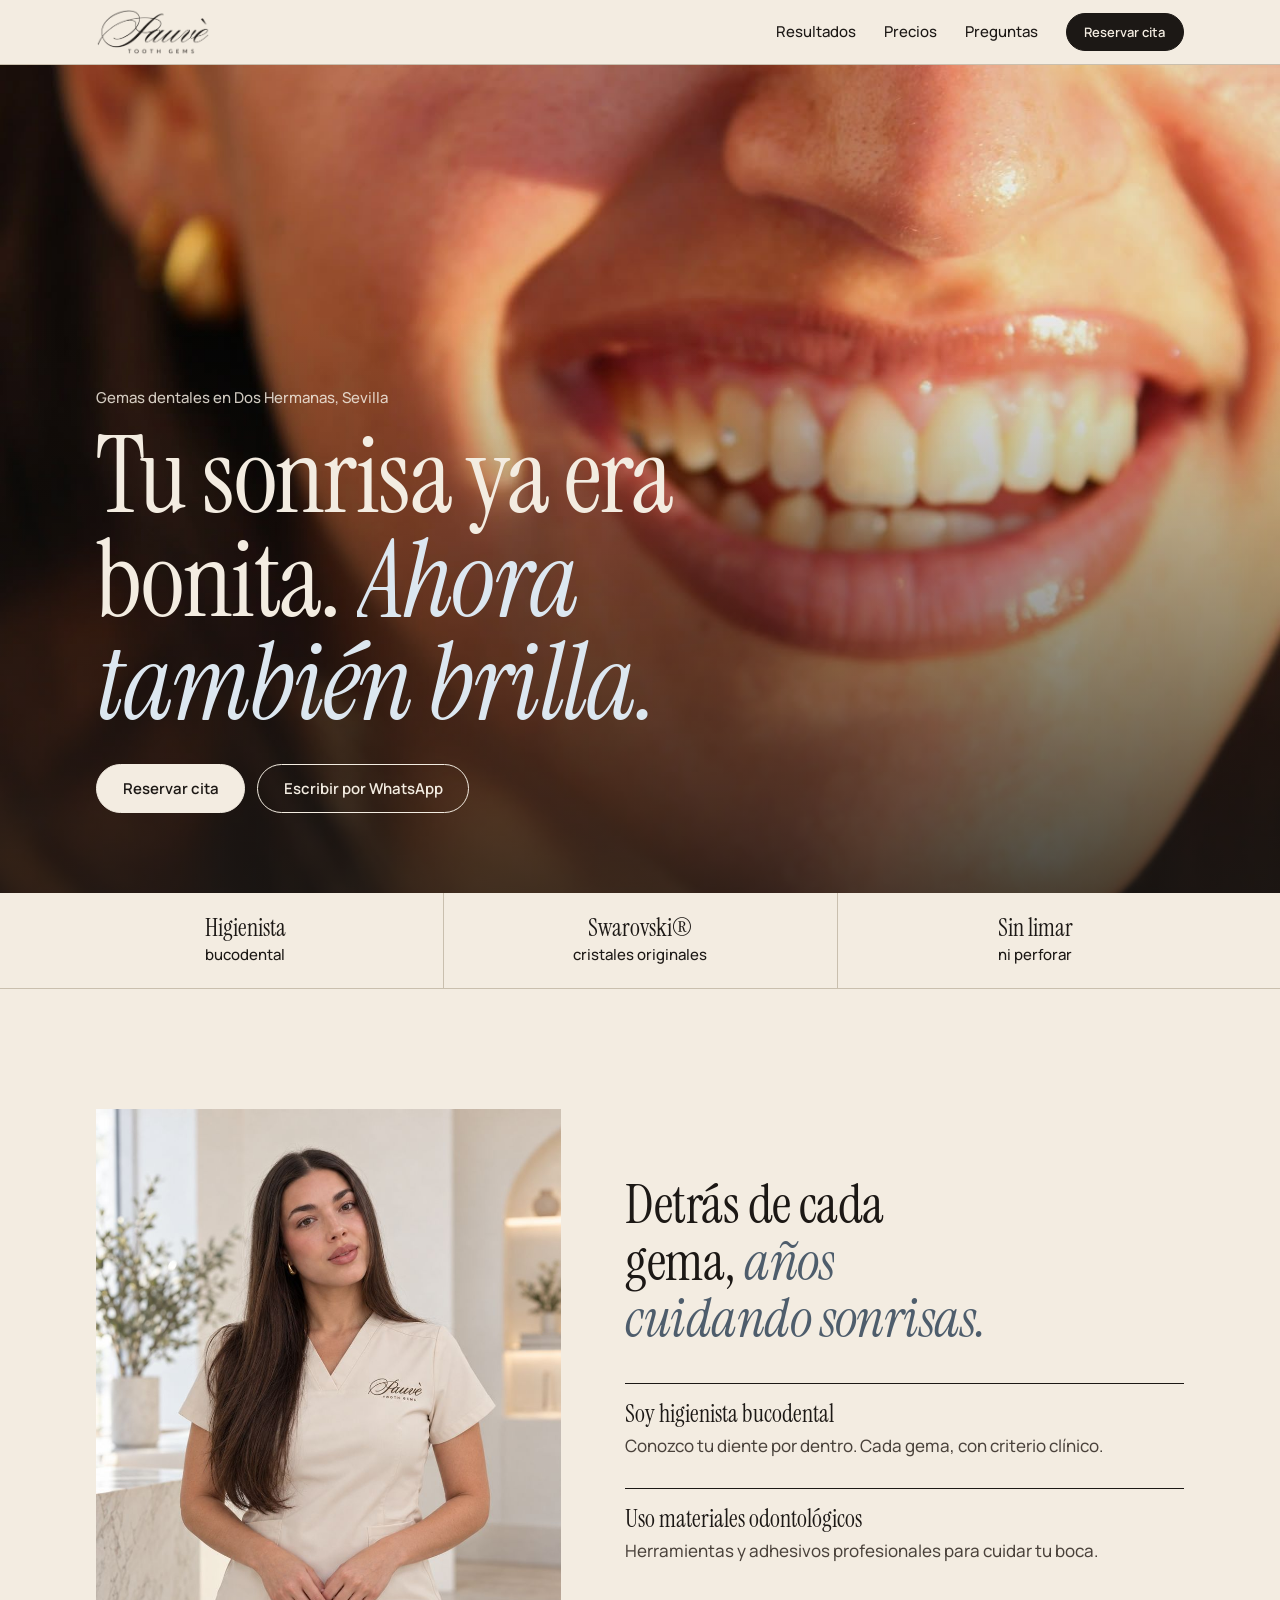
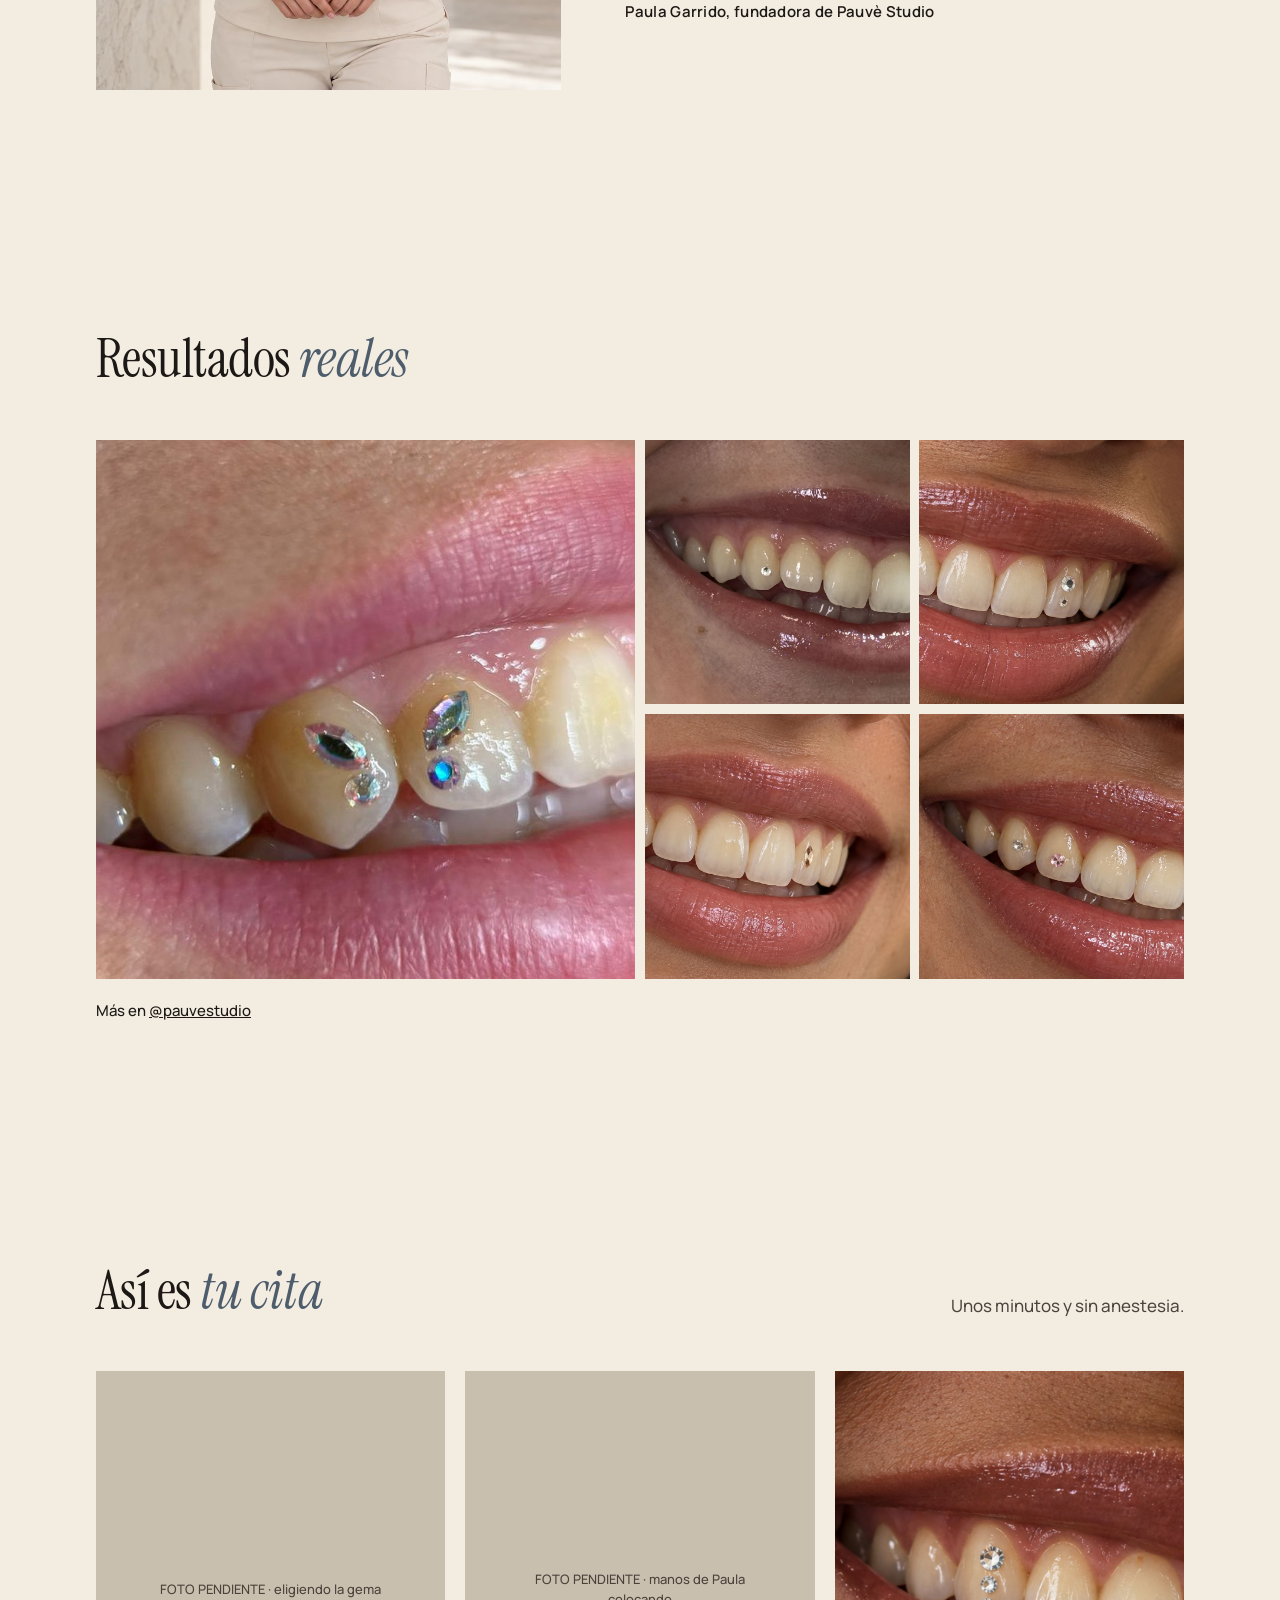
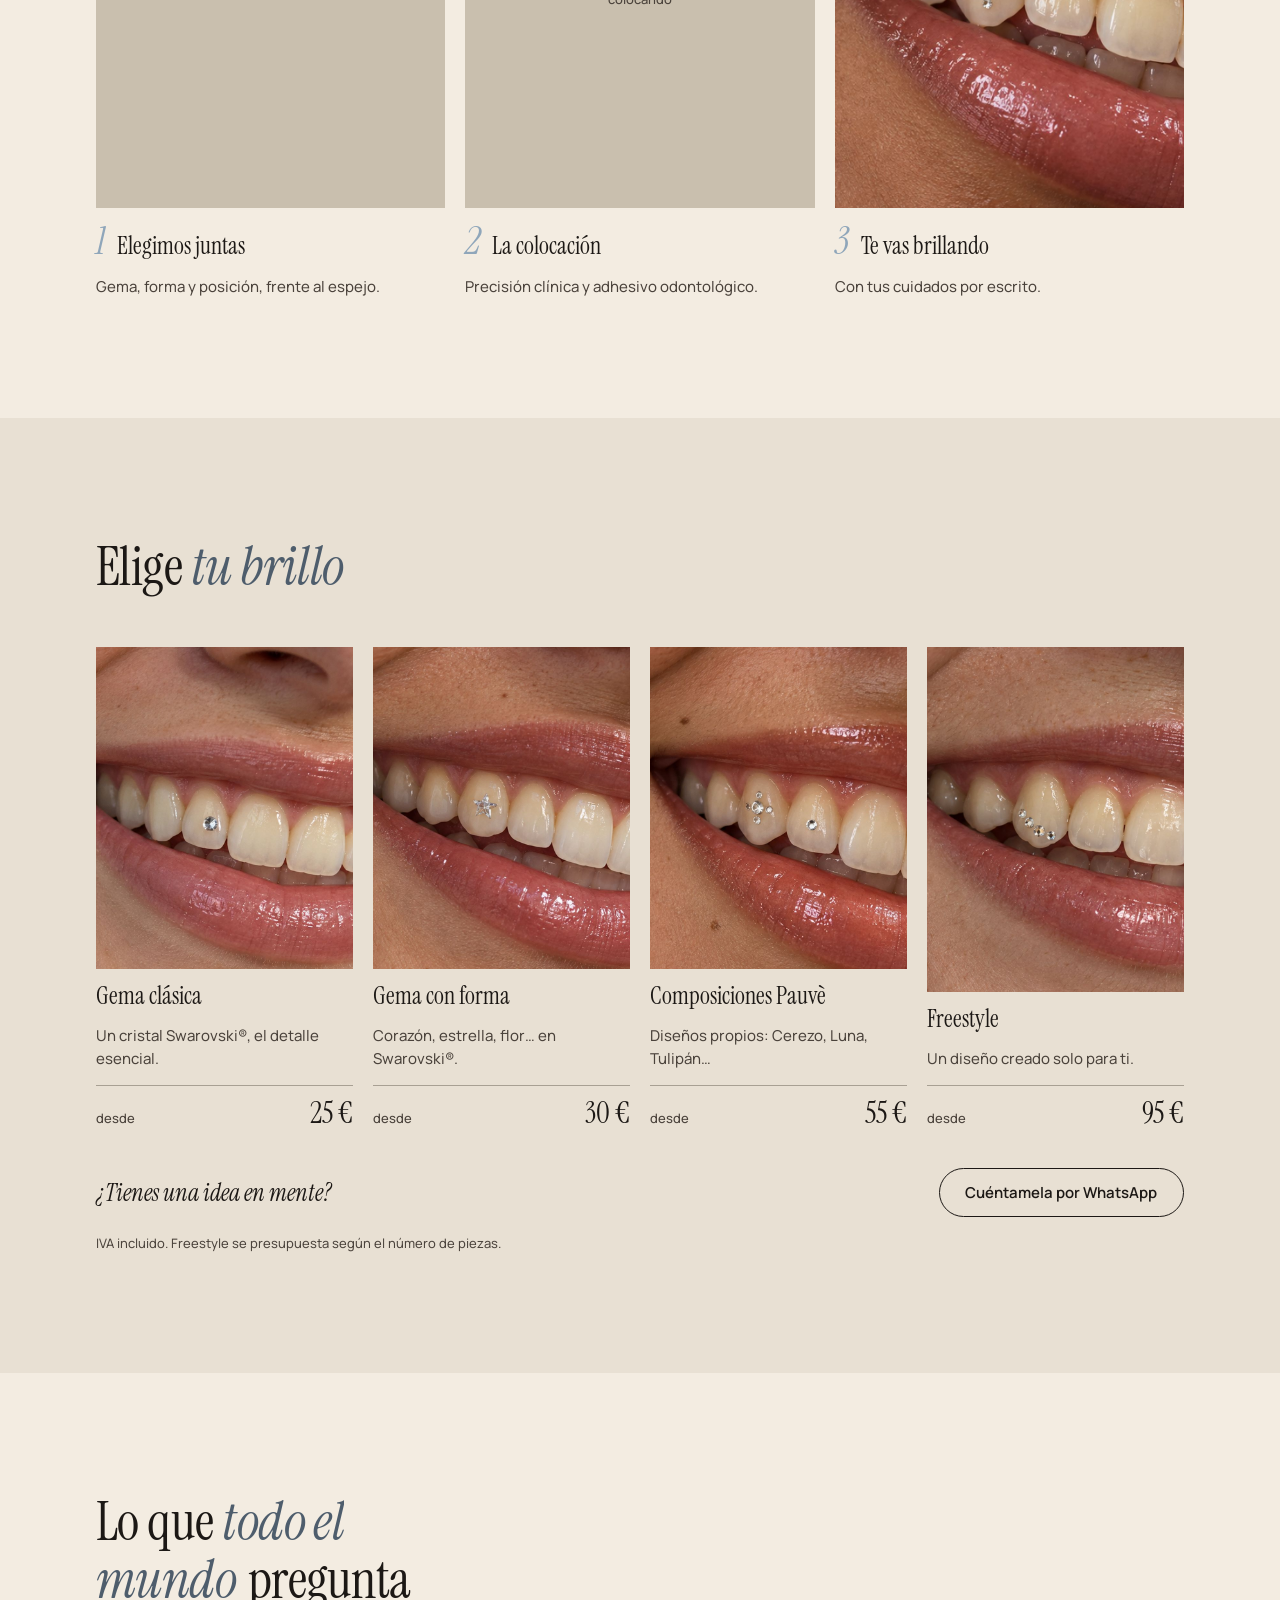
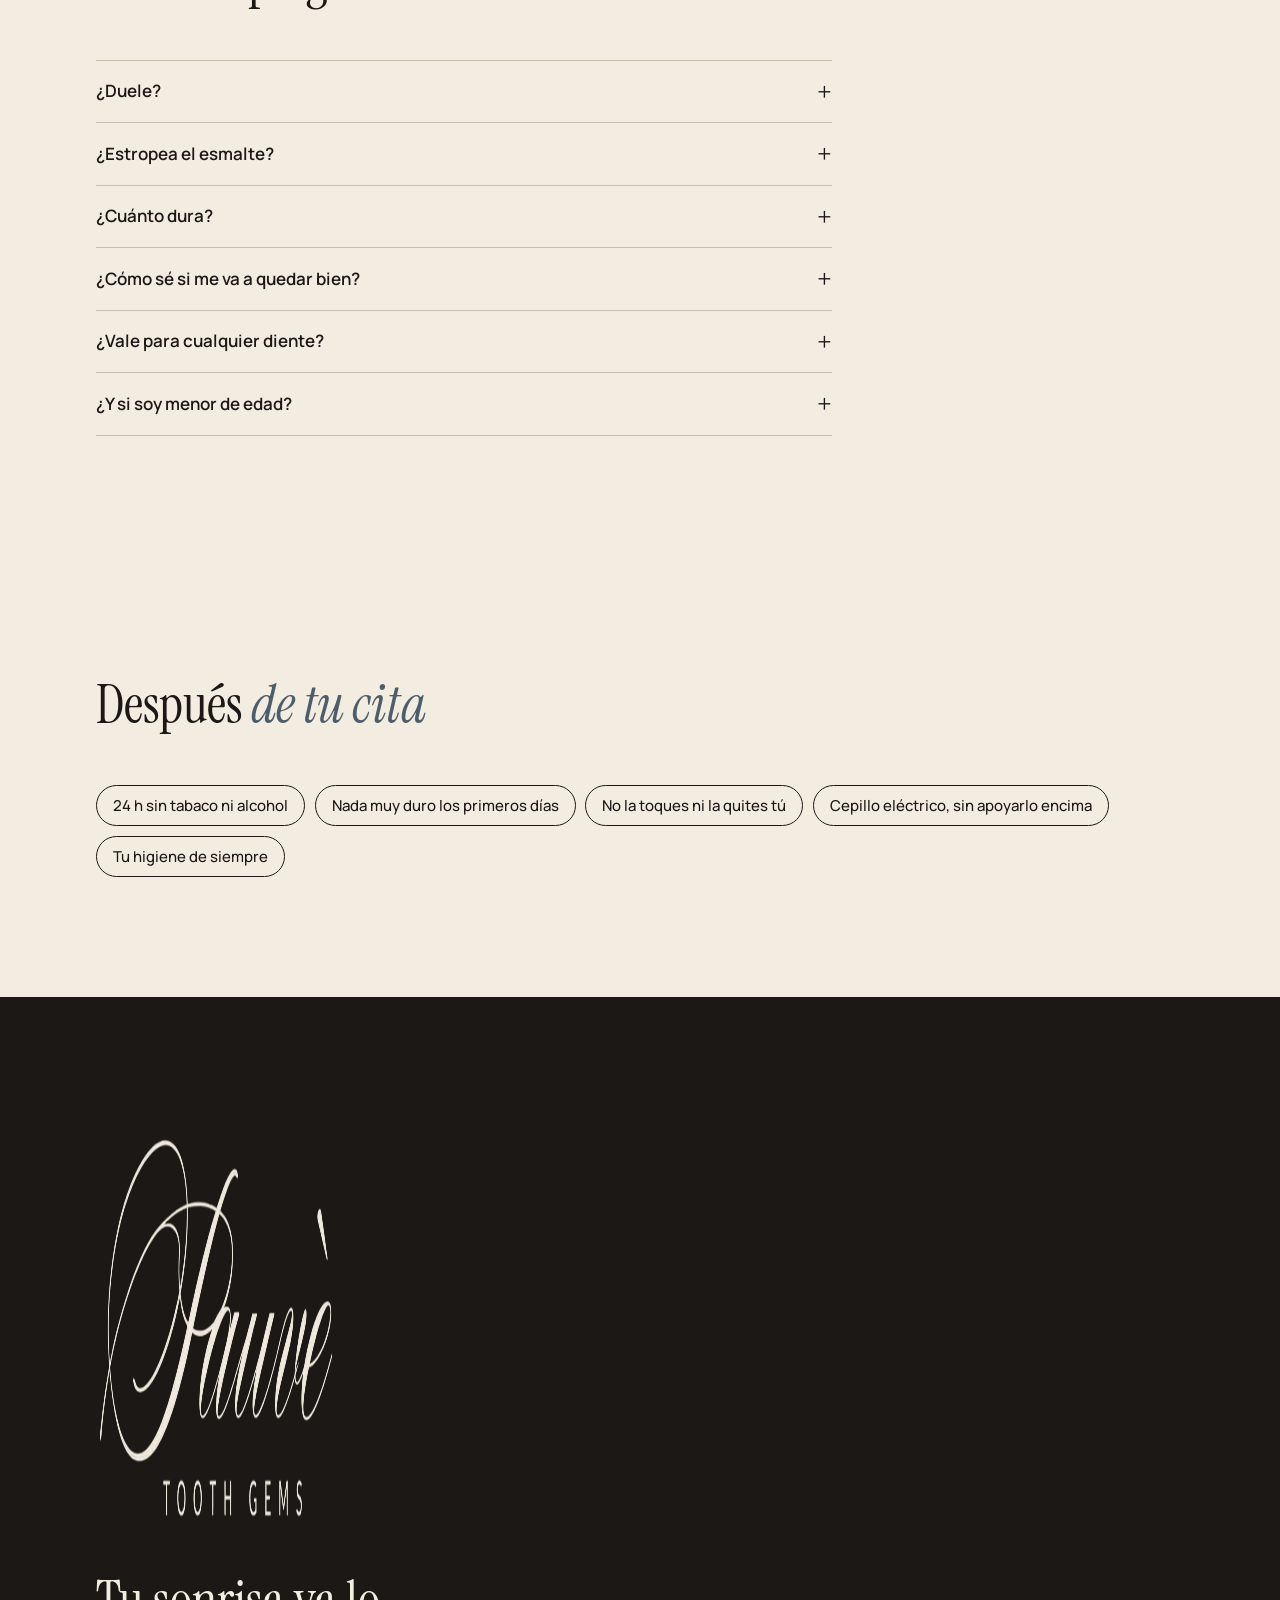
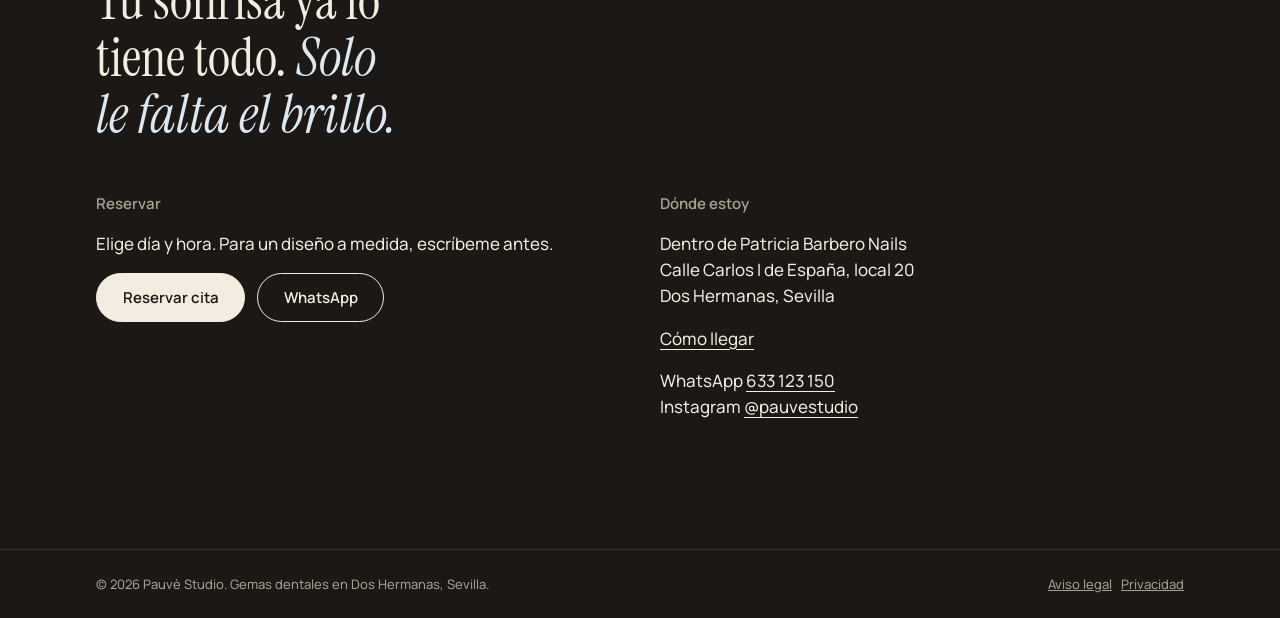
==== commit a62a0b6f: "Fotos de resultados, Paula y precios; brillo de cristal blanco azulado en las cursivas Co-Authored-B" ====
--- a/public/index.html
+++ b/public/index.html
@@ -86,7 +86,7 @@
   <!-- SOBRE MÍ -->
   <section class="seccion" id="sobre-mi">
     <div class="envoltorio sobre">
-      <div class="hueco sobre__foto" role="img" aria-label="Foto pendiente"><span>FOTO PENDIENTE · Paula</span></div>
+      <img class="foto sobre__foto" src="img/fotos/paula.jpg" alt="Paula Garrido, higienista bucodental, con el uniforme de Pauvè" loading="lazy">
       <div class="sobre__texto">
         <h2>Detrás de cada gema, <em>años cuidando sonrisas.</em></h2>
         <dl class="sobre__claves">
@@ -112,11 +112,11 @@
       </div>
       <div class="seccion__cuerpo">
         <div class="mosaico">
-          <div class="hueco" role="img" aria-label="Foto pendiente"><span>FOTO PENDIENTE · resultado destacado</span></div>
-          <div class="hueco" role="img" aria-label="Foto pendiente"><span>FOTO PENDIENTE</span></div>
-          <div class="hueco" role="img" aria-label="Foto pendiente"><span>FOTO PENDIENTE</span></div>
-          <div class="hueco" role="img" aria-label="Foto pendiente"><span>FOTO PENDIENTE</span></div>
-          <div class="hueco" role="img" aria-label="Foto pendiente"><span>FOTO PENDIENTE</span></div>
+          <img class="foto" src="img/fotos/composicion-real-1x1.jpg" alt="Composición de cristales en dos dientes superiores" loading="lazy">
+          <img class="foto" src="img/fotos/clasica-real-1x1.jpg" alt="Una gema clásica en un incisivo lateral" loading="lazy">
+          <img class="foto" src="img/fotos/dos-gemas-1x1.jpg" alt="Dos cristales en un incisivo lateral" loading="lazy">
+          <img class="foto" src="img/fotos/marquesa-1x1.jpg" alt="Cristal con forma de marquesa" loading="lazy">
+          <img class="foto" src="img/fotos/rosa-1x1.jpg" alt="Dos gemas, una transparente y una rosa" loading="lazy">
         </div>
         <p class="mosaico__pie">Más en <a href="https://www.instagram.com/pauvestudio/" target="_blank" rel="noopener">@pauvestudio</a></p>
       </div>
@@ -143,7 +143,7 @@
             <p>Precisión clínica y adhesivo odontológico.</p>
           </li>
           <li class="ficha">
-            <div class="hueco" role="img" aria-label="Foto pendiente"><span>FOTO PENDIENTE · clienta sonriendo</span></div>
+            <img class="foto" src="img/fotos/vertical-tres-4x5.jpg" alt="Clienta sonriendo con tres cristales en línea vertical" loading="lazy">
             <div class="paso__fila"><span class="paso__num">3</span><h3>Te vas brillando</h3></div>
             <p>Con tus cuidados por escrito.</p>
           </li>
@@ -161,25 +161,25 @@
       <div class="seccion__cuerpo">
         <ul class="fichas">
           <li class="ficha">
-            <div class="hueco" role="img" aria-label="Foto pendiente"><span>FOTO PENDIENTE · gema clásica</span></div>
+            <img class="foto" src="img/fotos/clasica-4x5.jpg" alt="Gema clásica Swarovski en un incisivo lateral" loading="lazy">
             <h3>Gema clásica</h3>
             <p>Un cristal Swarovski®, el detalle esencial.</p>
             <div class="ficha__precio"><span>desde</span><strong>25 €</strong></div>
           </li>
           <li class="ficha">
-            <div class="hueco" role="img" aria-label="Foto pendiente"><span>FOTO PENDIENTE · gema con forma</span></div>
+            <img class="foto" src="img/fotos/forma-estrella-4x5.jpg" alt="Gema con forma de estrella" loading="lazy">
             <h3>Gema con forma</h3>
             <p>Corazón, estrella, flor… en Swarovski®.</p>
             <div class="ficha__precio"><span>desde</span><strong>30 €</strong></div>
           </li>
           <li class="ficha">
-            <div class="hueco" role="img" aria-label="Foto pendiente"><span>FOTO PENDIENTE · composición</span></div>
+            <img class="foto" src="img/fotos/composicion-cruz-4x5.jpg" alt="Composición de cristales en forma de cruz" loading="lazy">
             <h3>Composiciones Pauvè</h3>
             <p>Diseños propios: Cerezo, Luna, Tulipán…</p>
             <div class="ficha__precio"><span>desde</span><strong>55 €</strong></div>
           </li>
           <li class="ficha">
-            <div class="hueco" role="img" aria-label="Foto pendiente"><span>FOTO PENDIENTE · diseño freestyle</span></div>
+            <img class="foto" src="img/fotos/linea-cuatro-4x5.jpg" alt="Diseño de cuatro cristales en línea" loading="lazy">
             <h3>Freestyle</h3>
             <p>Un diseño creado solo para ti.</p>
             <div class="ficha__precio"><span>desde</span><strong>95 €</strong></div>
--- a/public/styles.css
+++ b/public/styles.css
@@ -317,30 +317,34 @@
 .reserva__alternativa { padding: 0.75rem 0.5rem 0.25rem; font-size: var(--t-xs); color: var(--tinta-media); }
 .pie--reserva { padding-bottom: 1.5rem; }
 
-/* ---------- Palabras en cursiva con brillo de gema ----------
-   Las cursivas de los titulares llevan un tono oro/champán y un destello
-   que las recorre de vez en cuando, como la luz sobre un cristal.
-   Sobre fondo claro se usa un oro oscuro (legible); sobre fondo oscuro, champán. */
+/* ---------- Palabras en cursiva con brillo de cristal ----------
+   Las cursivas de los titulares tienen un tono frío, como un cristal Swarovski,
+   y un destello blanco azulado que las recorre de vez en cuando.
+   Sobre fondo claro el tono base es un gris azulado oscuro (legible);
+   sobre la foto y el fondo oscuro, un blanco hielo. */
 :root {
-  --oro-base: #8C6B32;      /* sobre crudo: contraste suficiente para titulares */
-  --oro-destello: #E8D3A0;
-  --champan-base: #D9C08A;  /* sobre foto u oscuro */
-  --champan-destello: #FFF7E2;
-}
-.seccion h2 em, .reserva h1 em { color: var(--oro-base); }
-.portada__titular em, .cierre h2 em { color: var(--champan-base); }
+  --cristal-base: #4E5D6C;     /* sobre crudo */
+  --cristal-medio: #8FA6BA;
+  --cristal-destello: #EAF4FF;
+  --hielo-base: #DCE7F0;       /* sobre foto u oscuro */
+  --hielo-destello: #FFFFFF;
+  --hielo-tinte: #BFD8F2;
+}
+.seccion h2 em, .reserva h1 em { color: var(--cristal-base); }
+.portada__titular em, .cierre h2 em { color: var(--hielo-base); }
 
 @supports ((-webkit-background-clip: text) or (background-clip: text)) {
   .seccion h2 em, .reserva h1 em, .portada__titular em, .cierre h2 em {
-    --b: var(--oro-base); --d: var(--oro-destello);
-    background-image: linear-gradient(105deg, var(--b) 0%, var(--b) 42%, var(--d) 50%, var(--b) 58%, var(--b) 100%);
+    --b: var(--cristal-base); --m: var(--cristal-medio); --d: var(--cristal-destello);
+    background-image: linear-gradient(105deg,
+      var(--b) 0%, var(--b) 40%, var(--m) 45%, var(--d) 50%, var(--m) 55%, var(--b) 60%, var(--b) 100%);
     background-size: 300% 100%;
     background-position: 100% 0;
     -webkit-background-clip: text; background-clip: text;
     color: transparent;
     padding-right: 0.06em; /* que la última letra cursiva no quede cortada */
   }
-  .portada__titular em, .cierre h2 em { --b: var(--champan-base); --d: var(--champan-destello); }
+  .portada__titular em, .cierre h2 em { --b: var(--hielo-base); --m: var(--hielo-tinte); --d: var(--hielo-destello); }
 }
 @media (prefers-reduced-motion: no-preference) {
   .seccion h2 em, .reserva h1 em, .portada__titular em, .cierre h2 em {
@@ -352,4 +356,19 @@
     85%, 100% { background-position: 0% 0; }
   }
 }
+/* Fotos */
+.foto { display: block; width: 100%; height: 100%; object-fit: cover; background: var(--greige); }
+.ficha .foto { aspect-ratio: 4 / 5; }
+.mosaico .foto { aspect-ratio: 1; }
+.mosaico .foto:first-child { grid-column: span 2; aspect-ratio: 2 / 1.1; }
+@media (min-width: 52rem) {
+  .mosaico .foto:first-child { grid-row: span 2; aspect-ratio: auto; }
+}
+.sobre__foto.foto { aspect-ratio: 4 / 5; object-position: 50% 25%; }
+
 @media (max-width: 40rem) { .portada { min-height: min(78svh, 40rem); } }
+/* Precios: el precio siempre alineado abajo, aunque los textos tengan distinto largo */
+.precios .ficha { display: flex; flex-direction: column; gap: 0.9rem; }
+.precios .ficha__precio { margin-top: auto; }
+/* Números del proceso en el mismo tono cristal que las cursivas */
+.paso__num { color: var(--cristal-medio); }
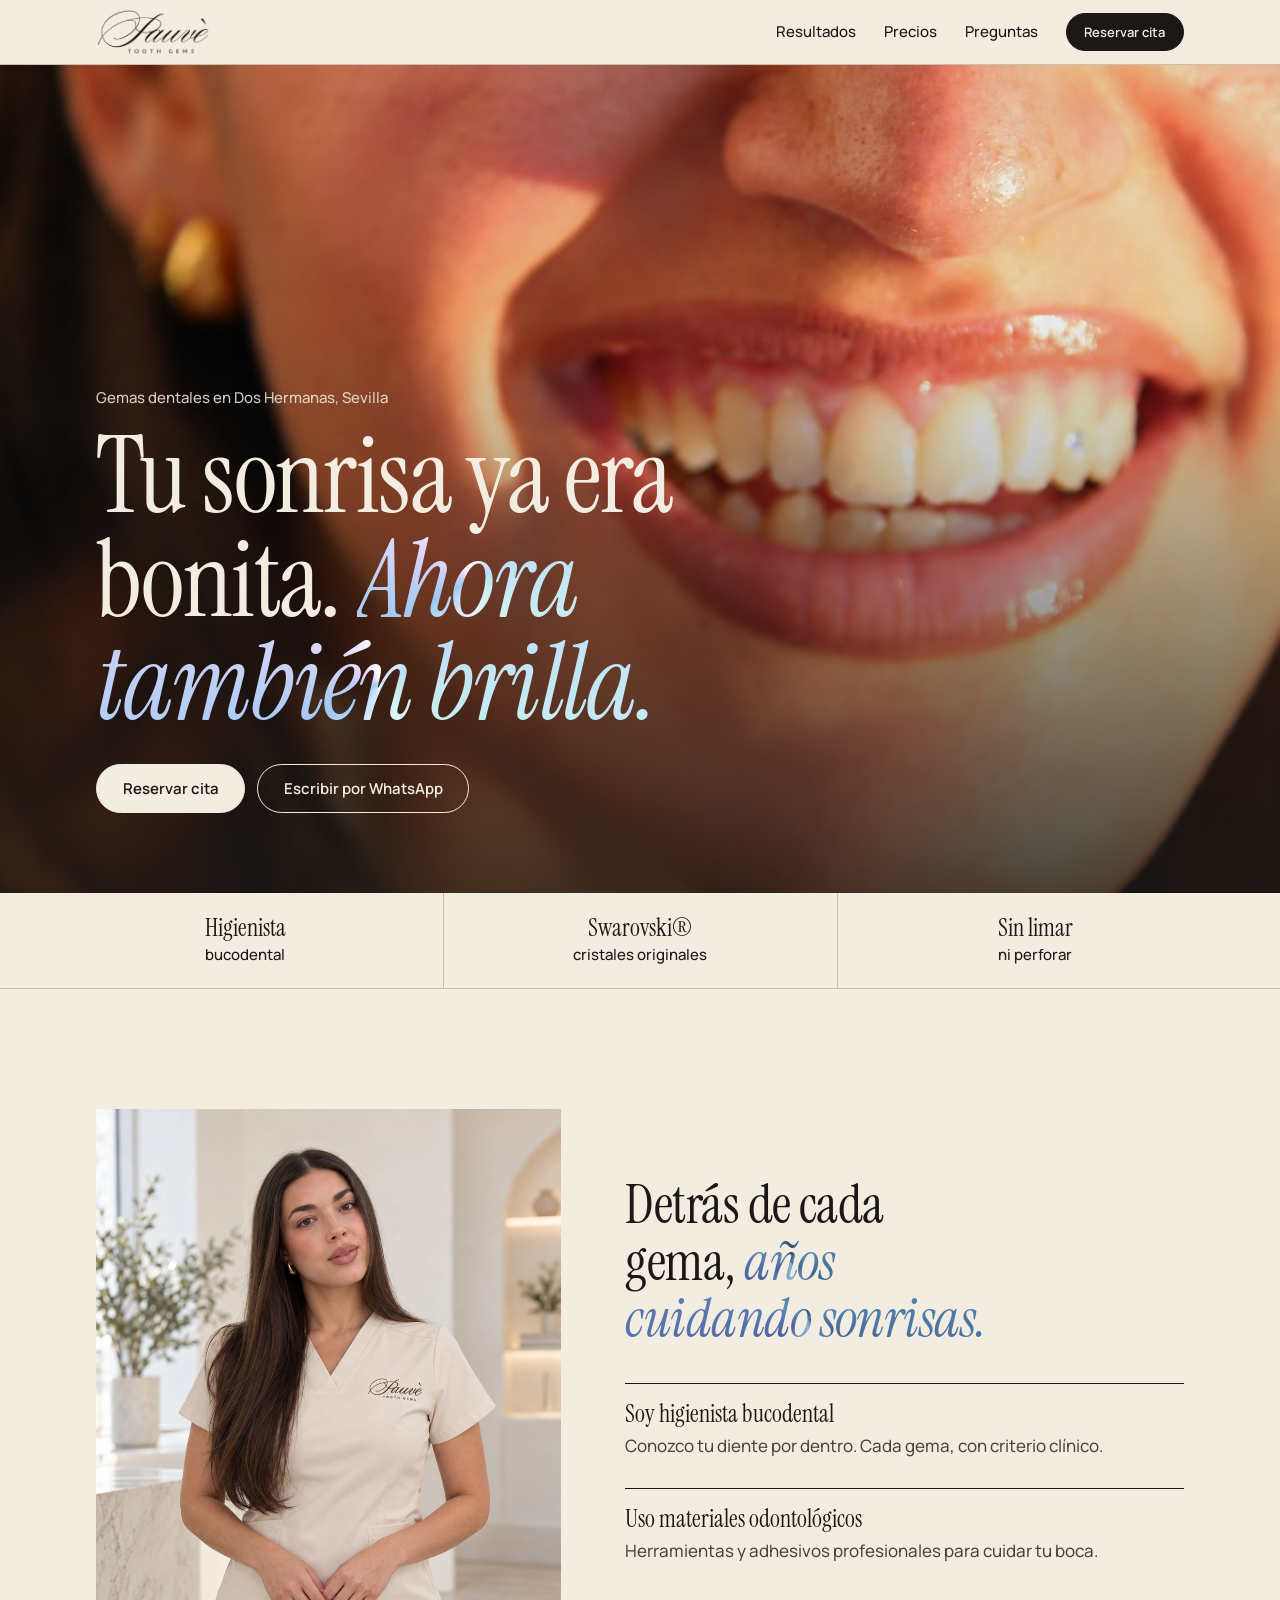
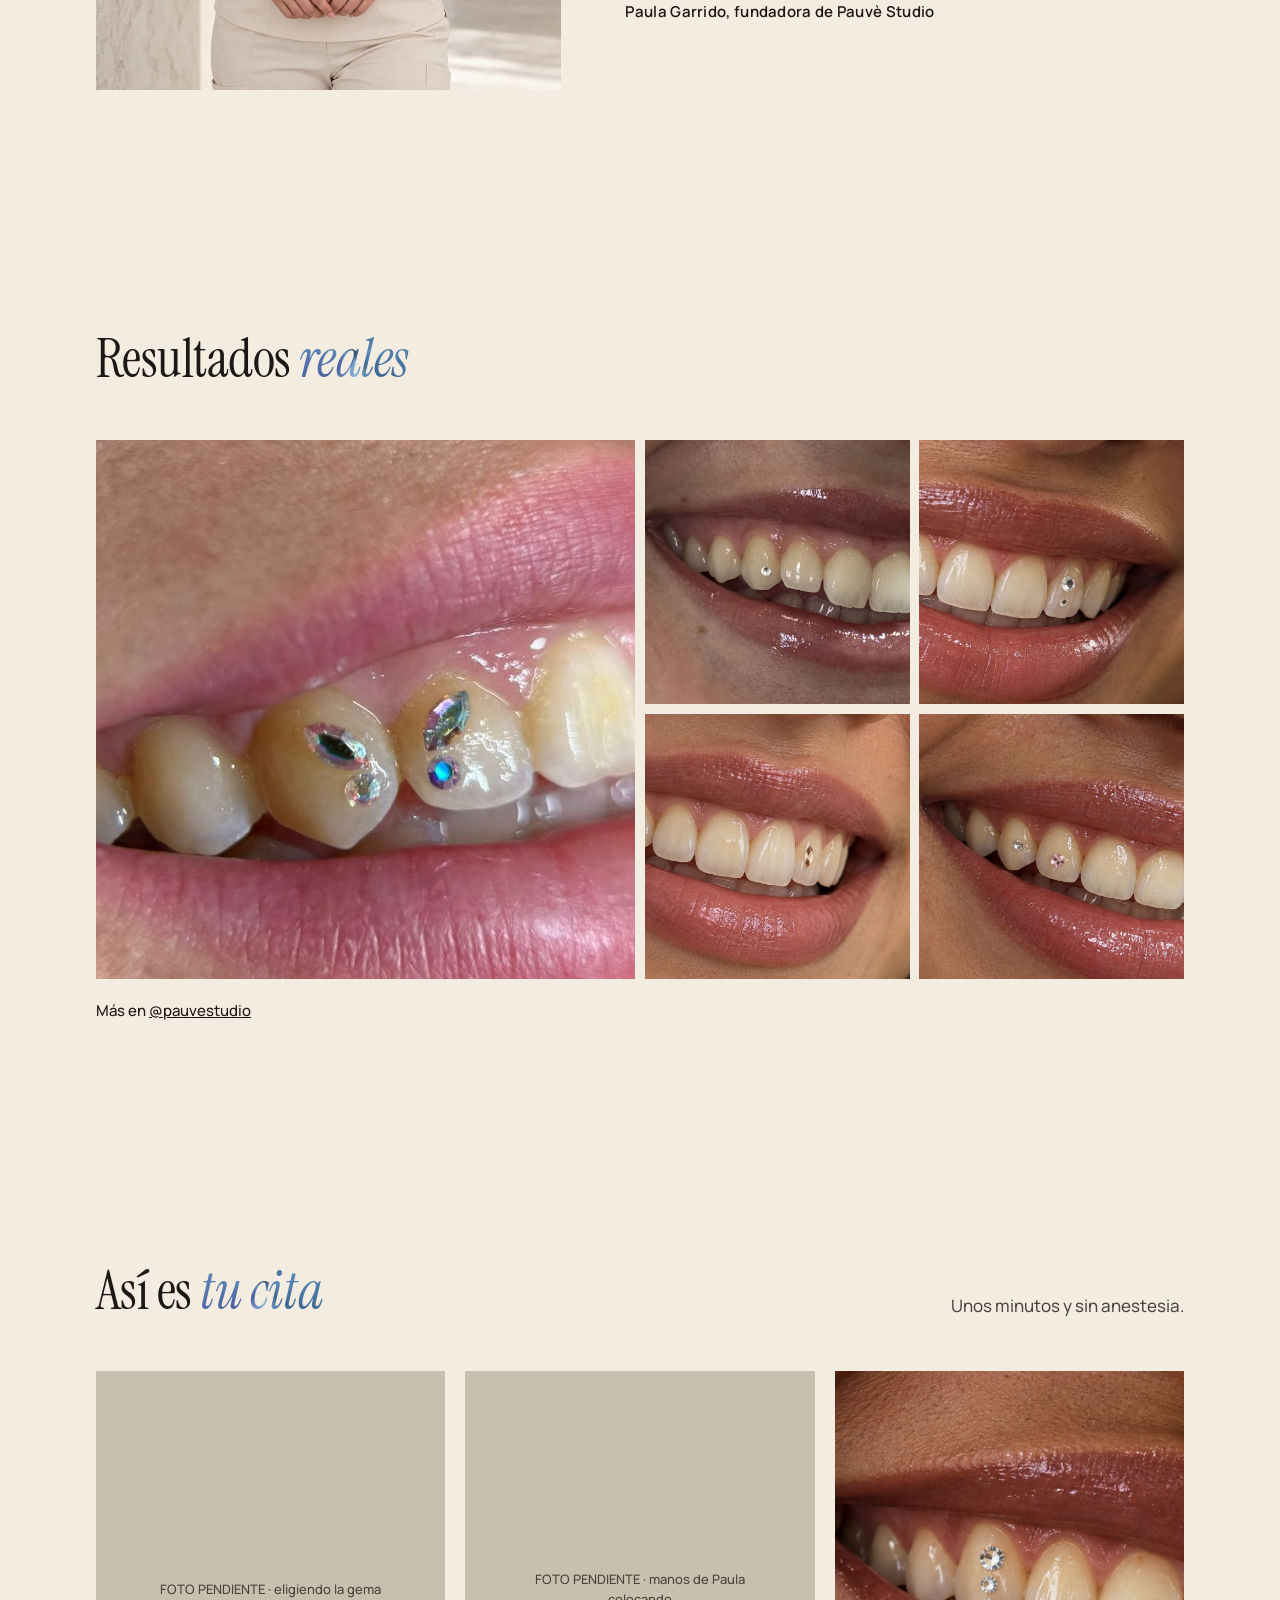
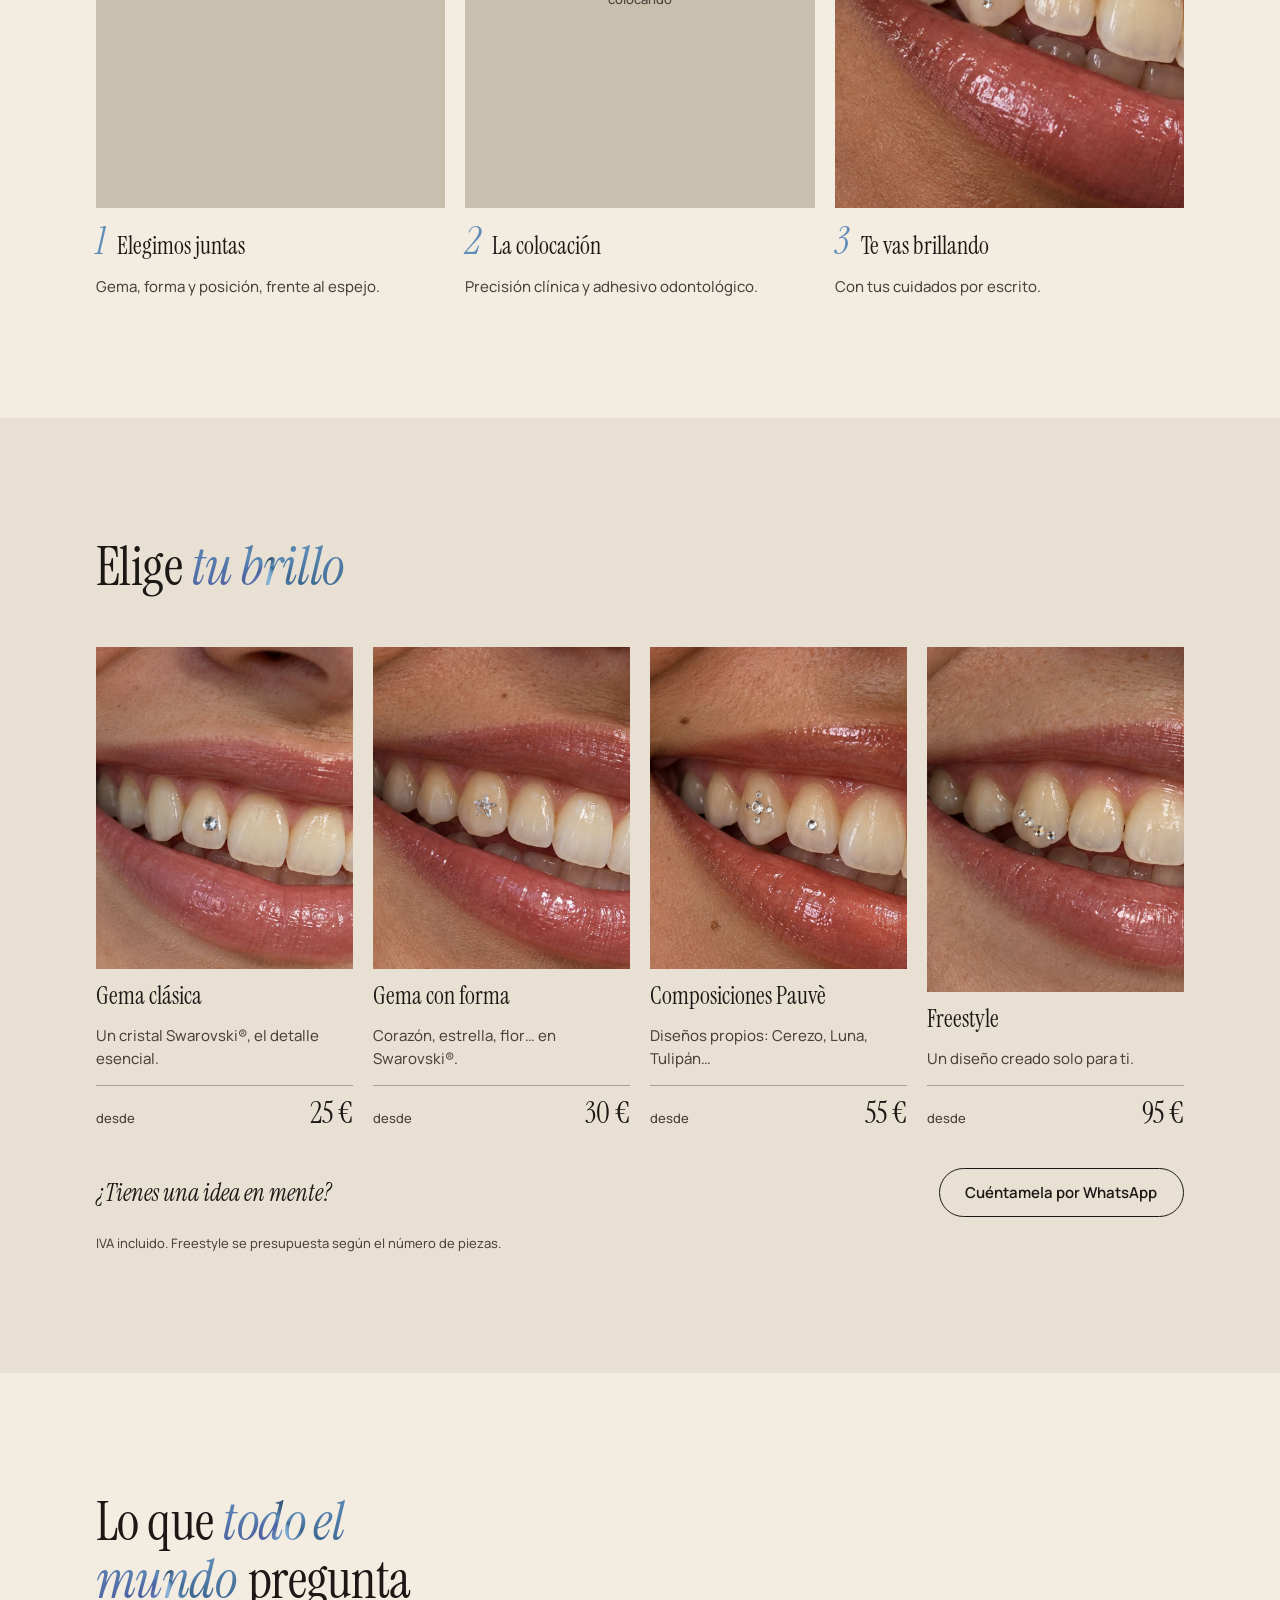
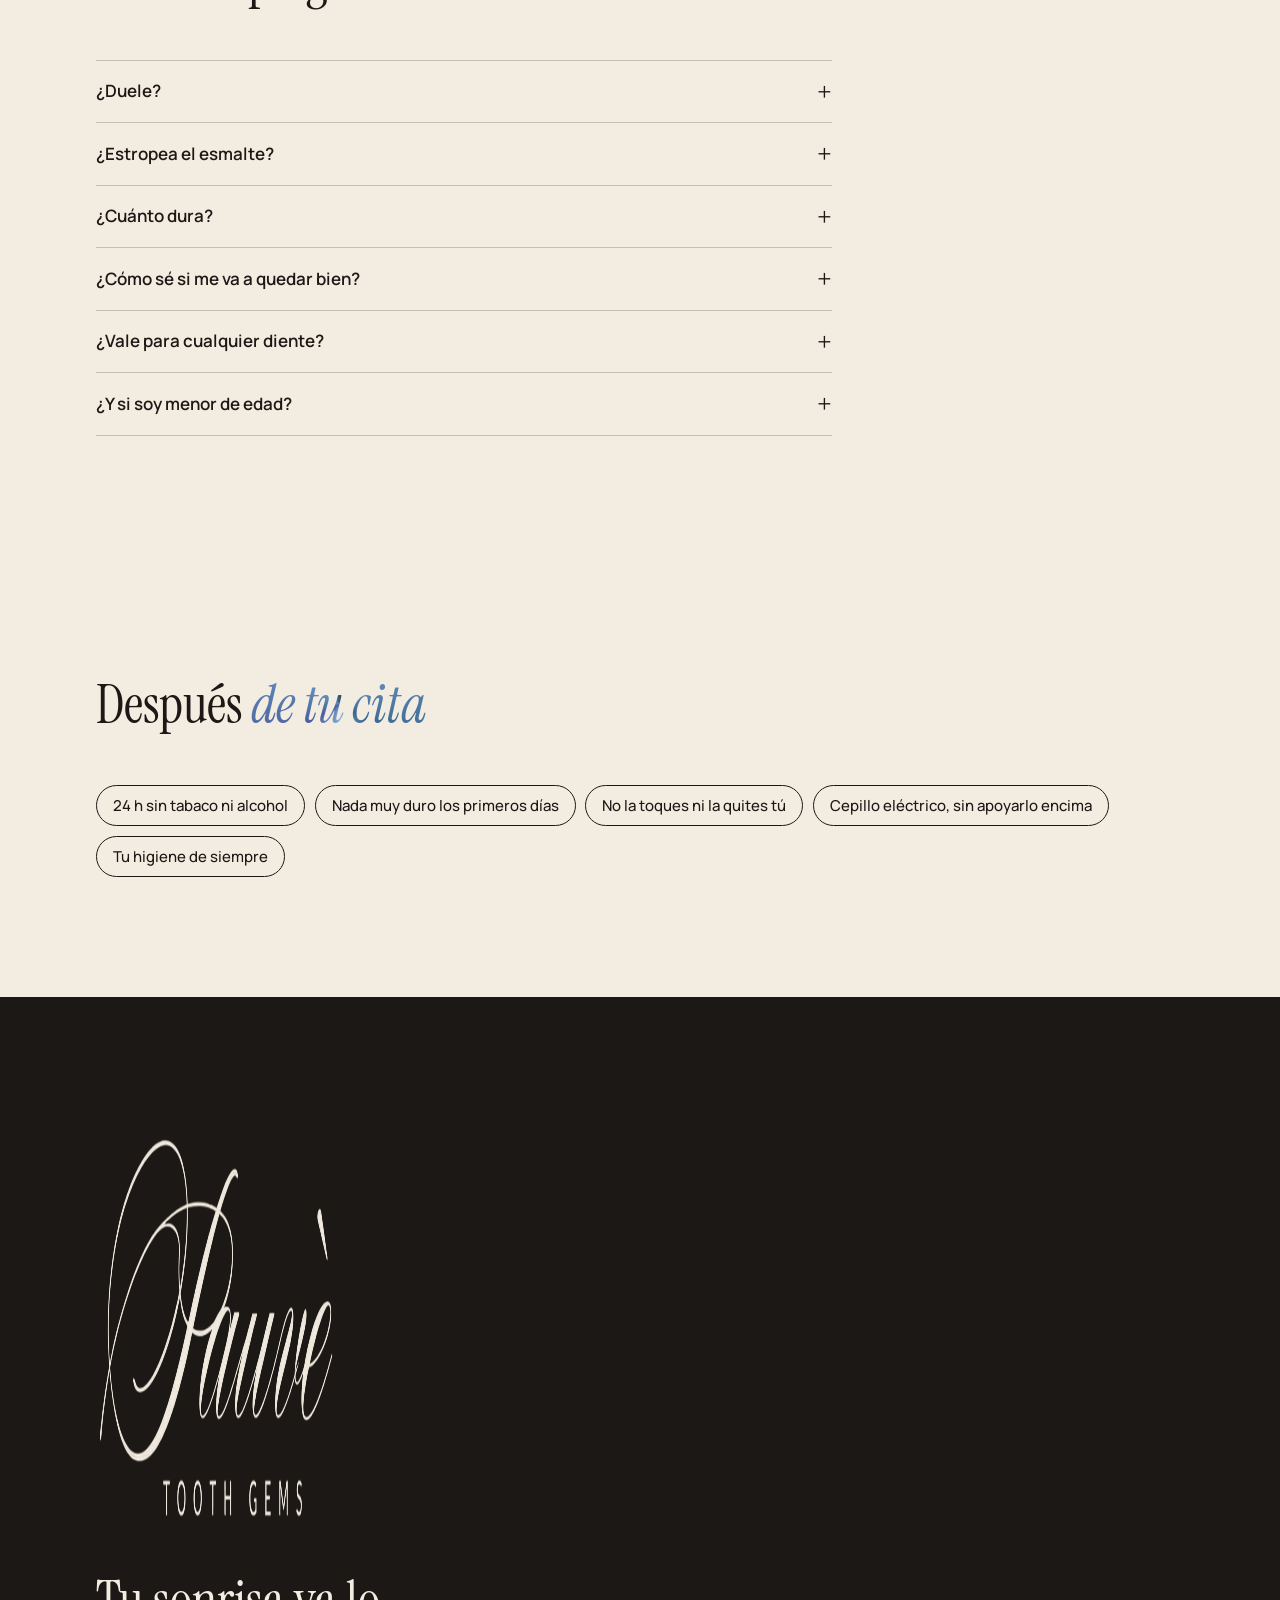
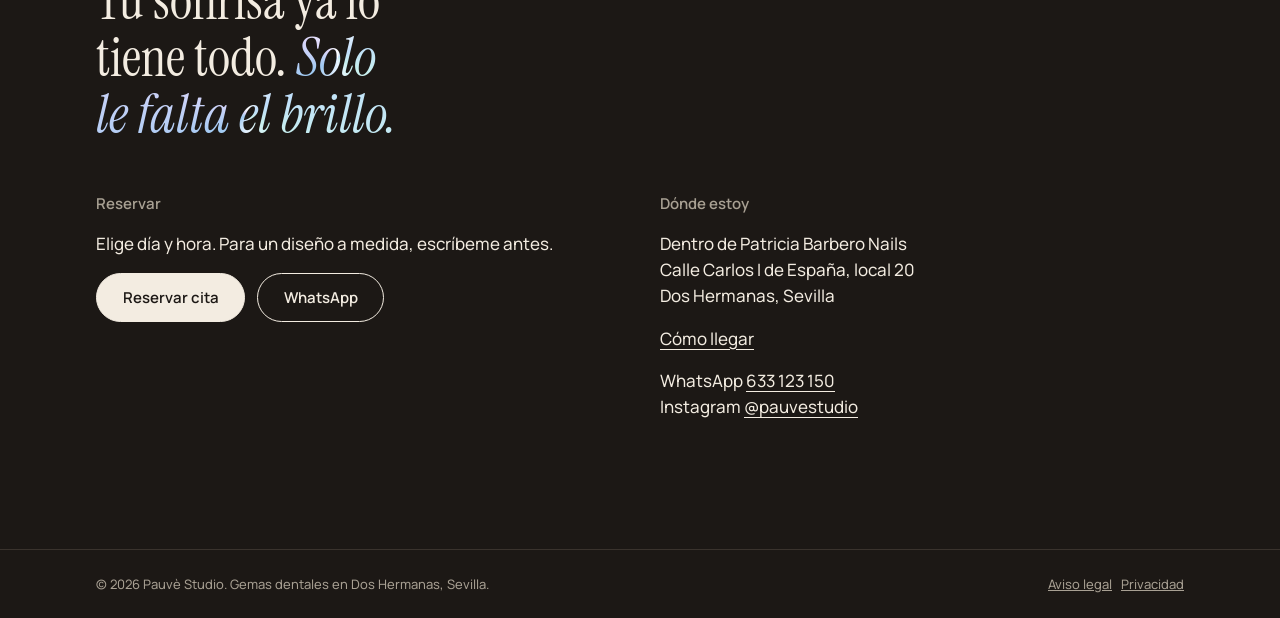
==== commit 311c1af7: "Nueva foto de portada y brillo de cristal giratorio en tonos azules en las cursivas Co-Authored-By: " ====
--- a/public/index.html
+++ b/public/index.html
@@ -62,7 +62,7 @@
 
   <!-- PORTADA: titular sobre la foto -->
   <section class="portada">
-    <img class="portada__foto" src="img/portada.jpg" srcset="img/portada-900.jpg 900w, img/portada.jpg 1600w" sizes="100vw" width="1600" height="1066" alt="Sonrisa con una gema dental Swarovski en un diente superior" fetchpriority="high">
+    <img class="portada__foto" src="img/portada.jpg" srcset="img/portada-900.jpg 900w, img/portada.jpg 1536w" sizes="100vw" width="1536" height="1024" alt="Sonrisa con una gema dental Swarovski en un diente superior" fetchpriority="high">
     <div class="envoltorio portada__contenido">
       <h1>
         <span class="portada__seo">Gemas dentales en Dos Hermanas, Sevilla</span>
--- a/public/styles.css
+++ b/public/styles.css
@@ -318,44 +318,51 @@
 .pie--reserva { padding-bottom: 1.5rem; }
 
 /* ---------- Palabras en cursiva con brillo de cristal ----------
-   Las cursivas de los titulares tienen un tono frío, como un cristal Swarovski,
-   y un destello blanco azulado que las recorre de vez en cuando.
-   Sobre fondo claro el tono base es un gris azulado oscuro (legible);
-   sobre la foto y el fondo oscuro, un blanco hielo. */
+   Inspirado en el efecto "shine border", pero aplicado a las letras:
+   un degradado cónico de azules claros que gira despacio dentro de la palabra,
+   como la luz moviéndose dentro de un cristal Swarovski (con un reflejo
+   tornasolado muy sutil, como los cristales aurora boreal).
+   Sobre fondo claro se usan azules más profundos para que se lea bien. */
+@property --giro {
+  syntax: "<angle>";
+  inherits: false;
+  initial-value: 0deg;
+}
 :root {
-  --cristal-base: #4E5D6C;     /* sobre crudo */
-  --cristal-medio: #8FA6BA;
-  --cristal-destello: #EAF4FF;
-  --hielo-base: #DCE7F0;       /* sobre foto u oscuro */
-  --hielo-destello: #FFFFFF;
-  --hielo-tinte: #BFD8F2;
-}
-.seccion h2 em, .reserva h1 em { color: var(--cristal-base); }
-.portada__titular em, .cierre h2 em { color: var(--hielo-base); }
+  /* sobre crudo */
+  --cr-1: #2F4C6B; --cr-2: #5F8DB8; --cr-3: #3B6690; --cr-4: #89B4DA; --cr-5: #4C5FA0;
+  /* sobre foto u oscuro */
+  --hi-1: #FFFFFF; --hi-2: #BFDDFB; --hi-3: #EAF5FF; --hi-4: #9FC9F2; --hi-5: #DCD6FA; --hi-6: #C7F0EE;
+}
+.seccion h2 em, .reserva h1 em { color: var(--cr-1); }
+.portada__titular em, .cierre h2 em { color: var(--hi-2); }
 
 @supports ((-webkit-background-clip: text) or (background-clip: text)) {
+  .seccion h2 em, .reserva h1 em {
+    background-image: conic-gradient(from var(--giro) at 50% 50%,
+      var(--cr-1), var(--cr-2), var(--cr-3), var(--cr-4), var(--cr-5), var(--cr-2), var(--cr-1));
+  }
+  .portada__titular em, .cierre h2 em {
+    background-image: conic-gradient(from var(--giro) at 50% 50%,
+      var(--hi-1), var(--hi-2), var(--hi-6), var(--hi-3), var(--hi-4), var(--hi-5), var(--hi-1));
+  }
   .seccion h2 em, .reserva h1 em, .portada__titular em, .cierre h2 em {
-    --b: var(--cristal-base); --m: var(--cristal-medio); --d: var(--cristal-destello);
-    background-image: linear-gradient(105deg,
-      var(--b) 0%, var(--b) 40%, var(--m) 45%, var(--d) 50%, var(--m) 55%, var(--b) 60%, var(--b) 100%);
-    background-size: 300% 100%;
-    background-position: 100% 0;
+    background-size: 100% 100%;
     -webkit-background-clip: text; background-clip: text;
+    -webkit-box-decoration-break: clone; box-decoration-break: clone; /* cada línea brilla entera */
     color: transparent;
     padding-right: 0.06em; /* que la última letra cursiva no quede cortada */
   }
-  .portada__titular em, .cierre h2 em { --b: var(--hielo-base); --m: var(--hielo-tinte); --d: var(--hielo-destello); }
 }
 @media (prefers-reduced-motion: no-preference) {
   .seccion h2 em, .reserva h1 em, .portada__titular em, .cierre h2 em {
-    animation: destello 6s ease-in-out infinite;
-  }
-  .portada__titular em { animation-delay: 1.2s; }
-  @keyframes destello {
-    0%, 55% { background-position: 100% 0; }
-    85%, 100% { background-position: 0% 0; }
-  }
-}
+    animation: giro-cristal 5s linear infinite;
+  }
+  @keyframes giro-cristal { to { --giro: 360deg; } }
+}
+/* Números del proceso a juego */
+.paso__num { color: var(--cr-2); }
+
 /* Fotos */
 .foto { display: block; width: 100%; height: 100%; object-fit: cover; background: var(--greige); }
 .ficha .foto { aspect-ratio: 4 / 5; }
@@ -370,5 +377,3 @@
 /* Precios: el precio siempre alineado abajo, aunque los textos tengan distinto largo */
 .precios .ficha { display: flex; flex-direction: column; gap: 0.9rem; }
 .precios .ficha__precio { margin-top: auto; }
-/* Números del proceso en el mismo tono cristal que las cursivas */
-.paso__num { color: var(--cristal-medio); }
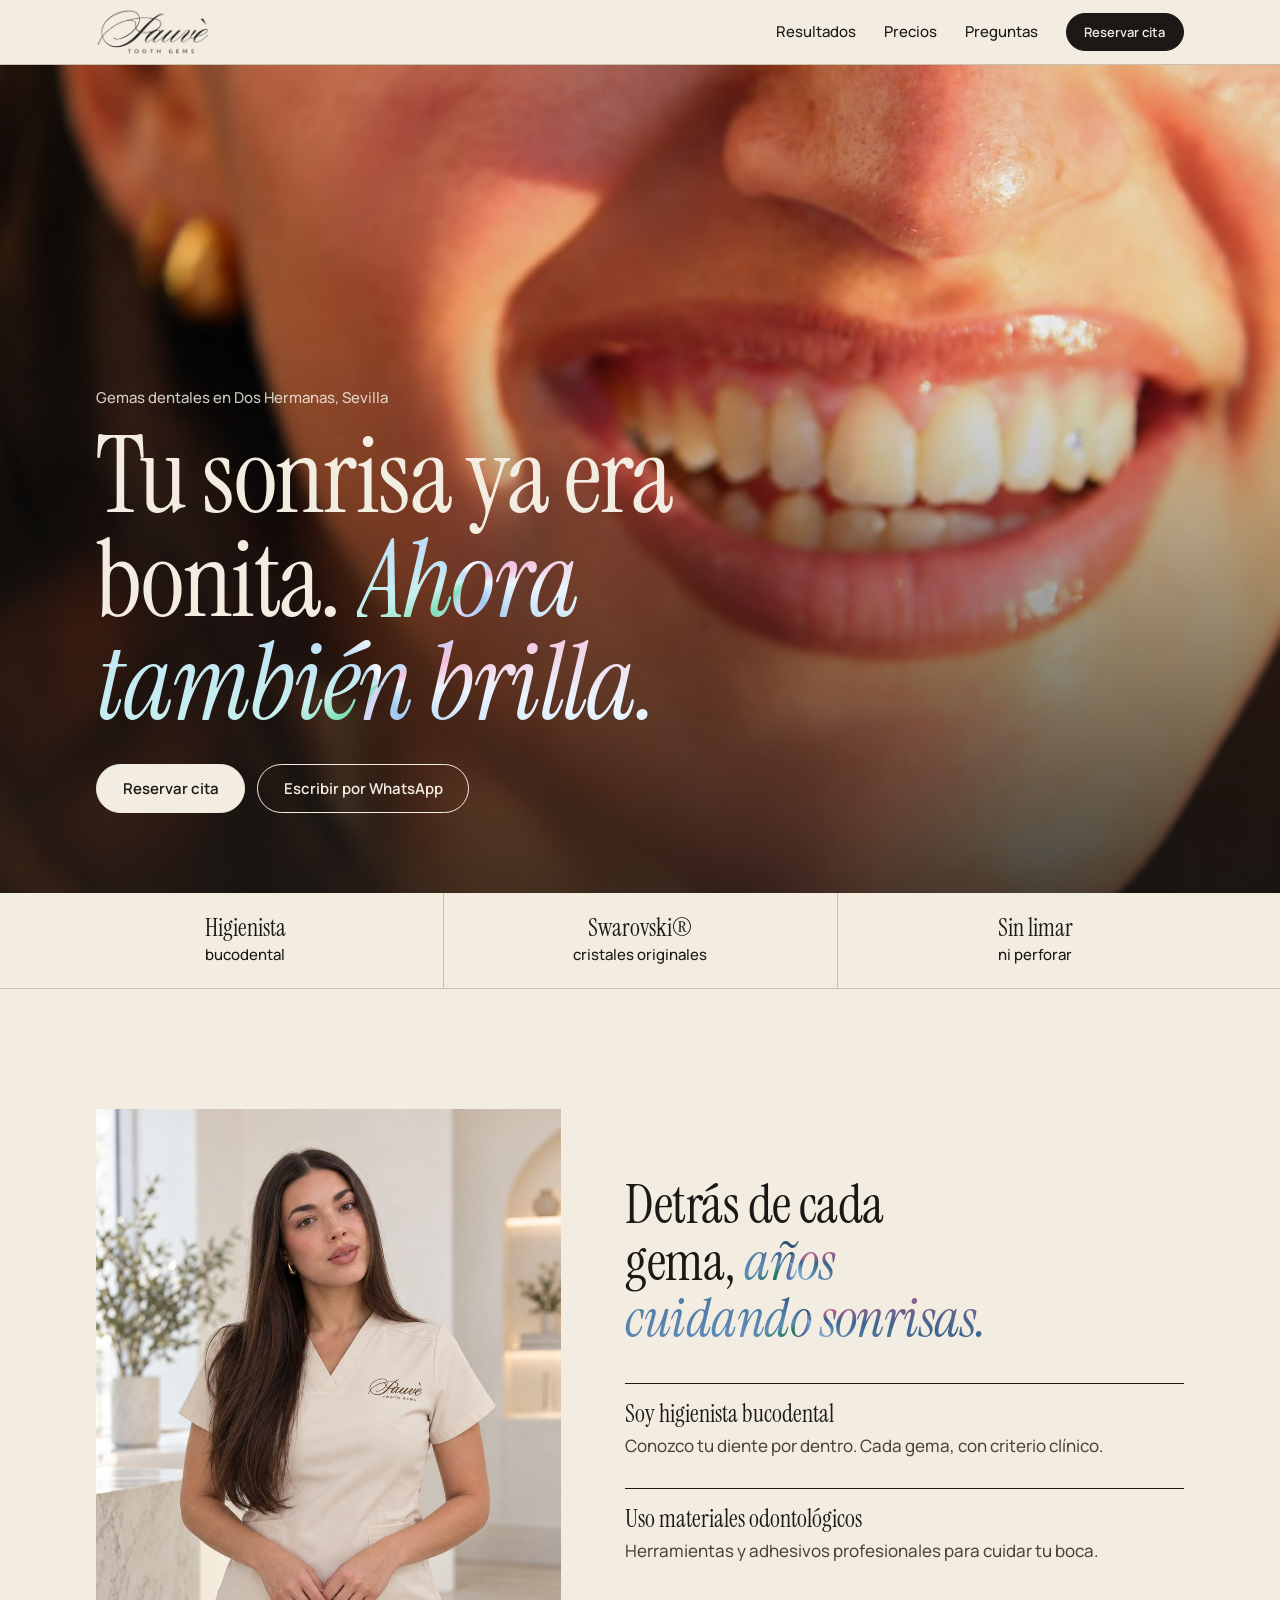
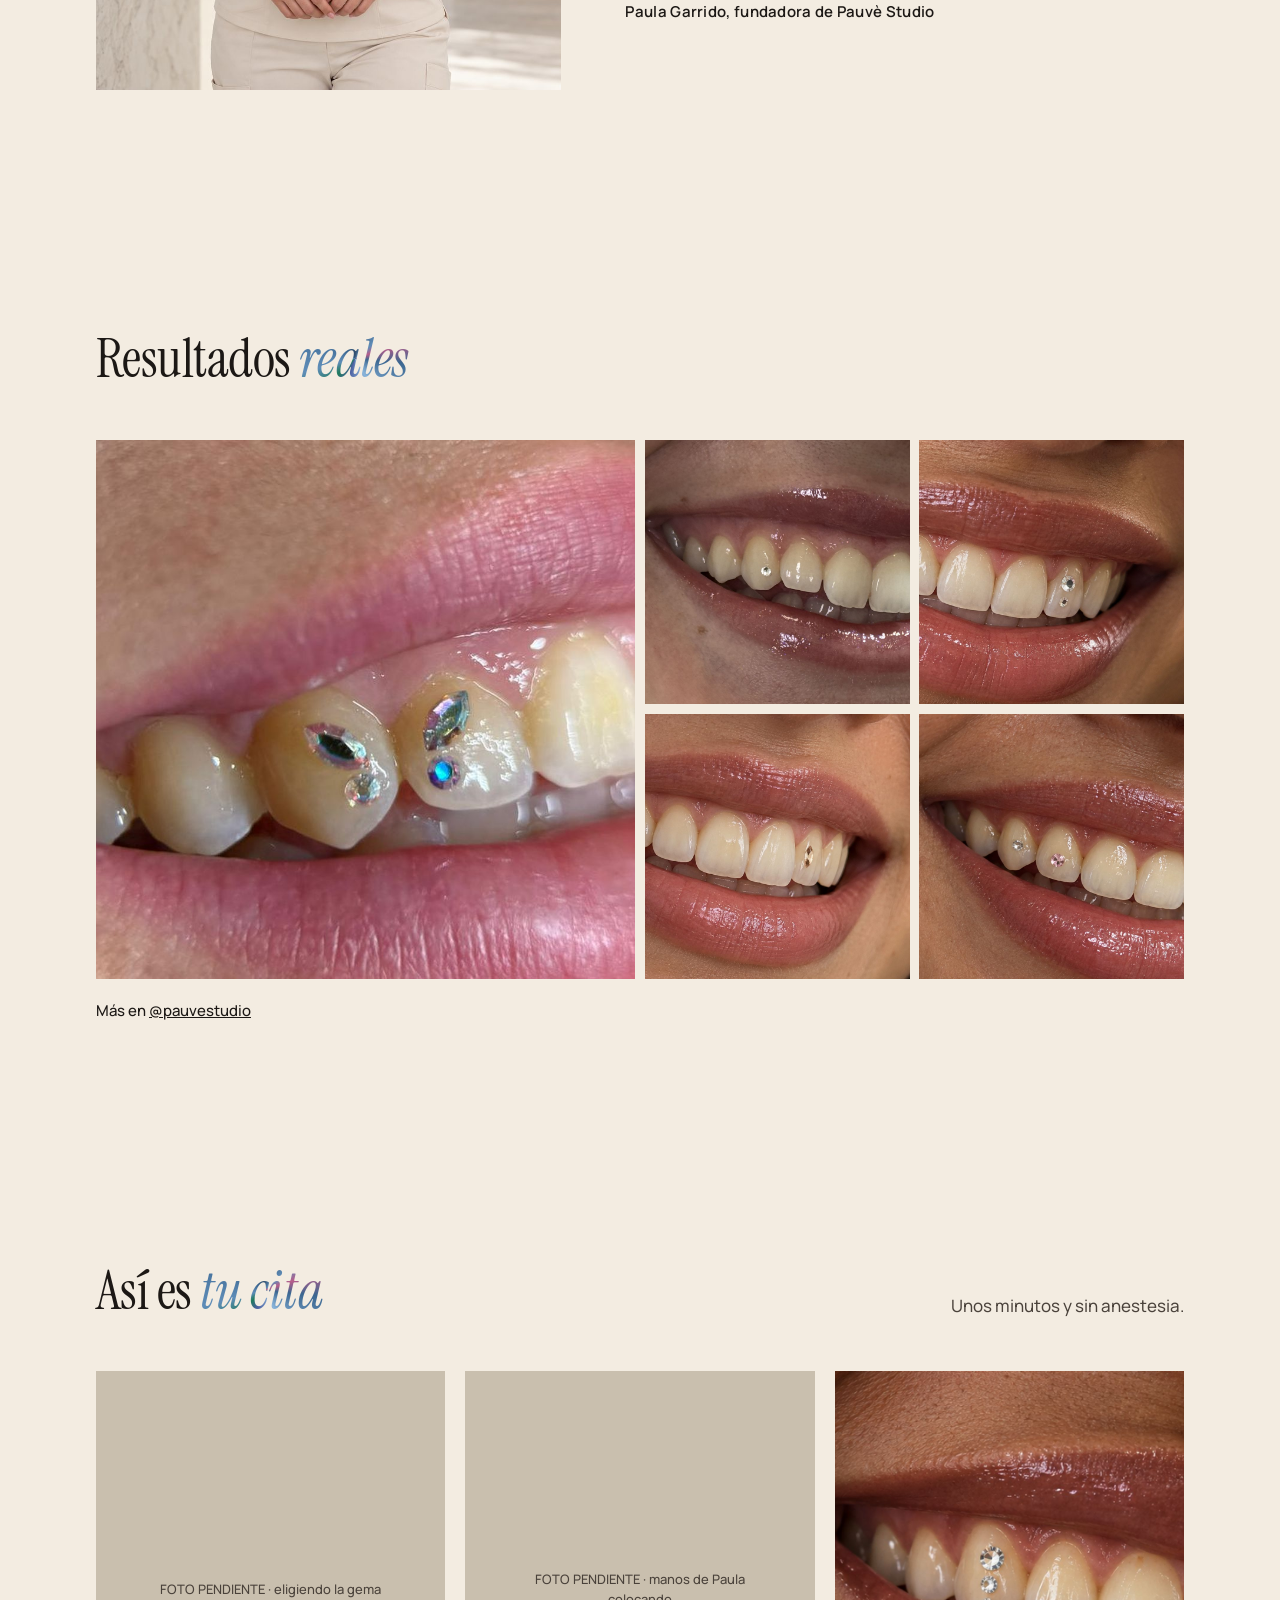
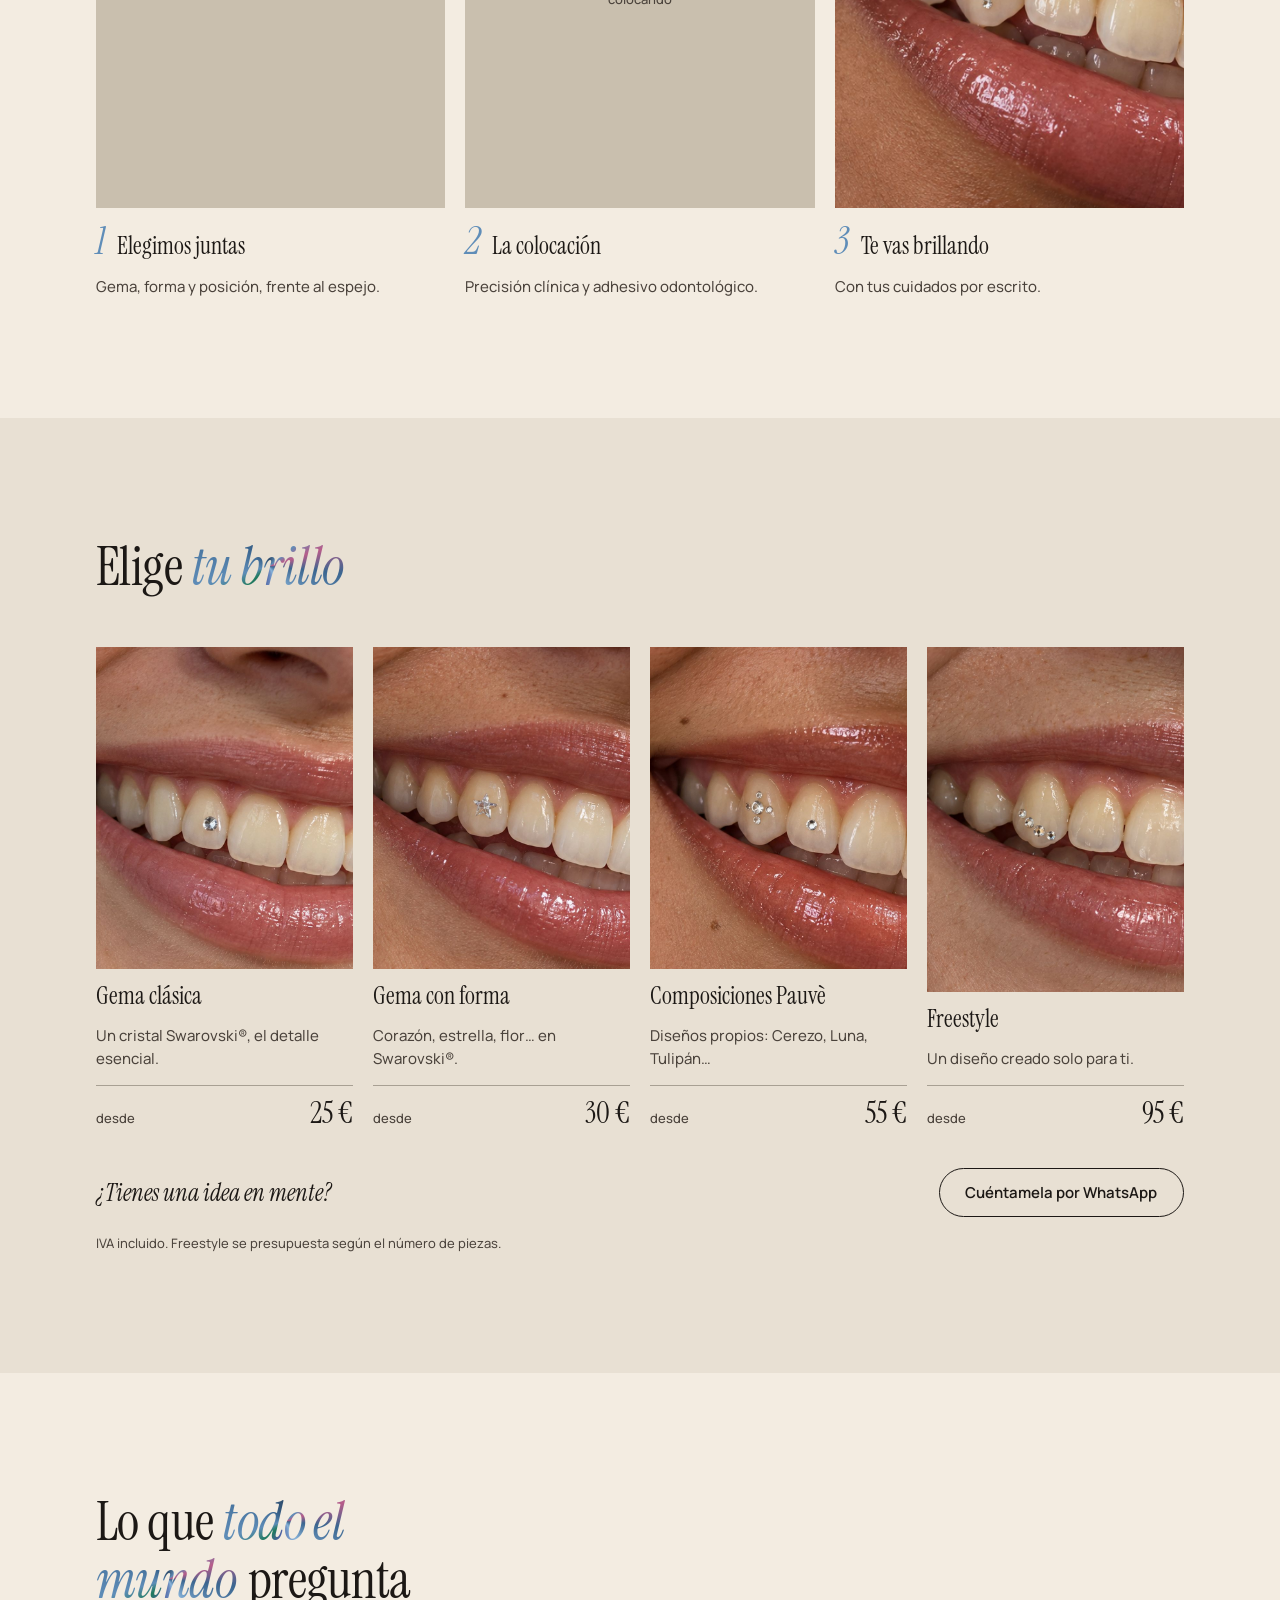
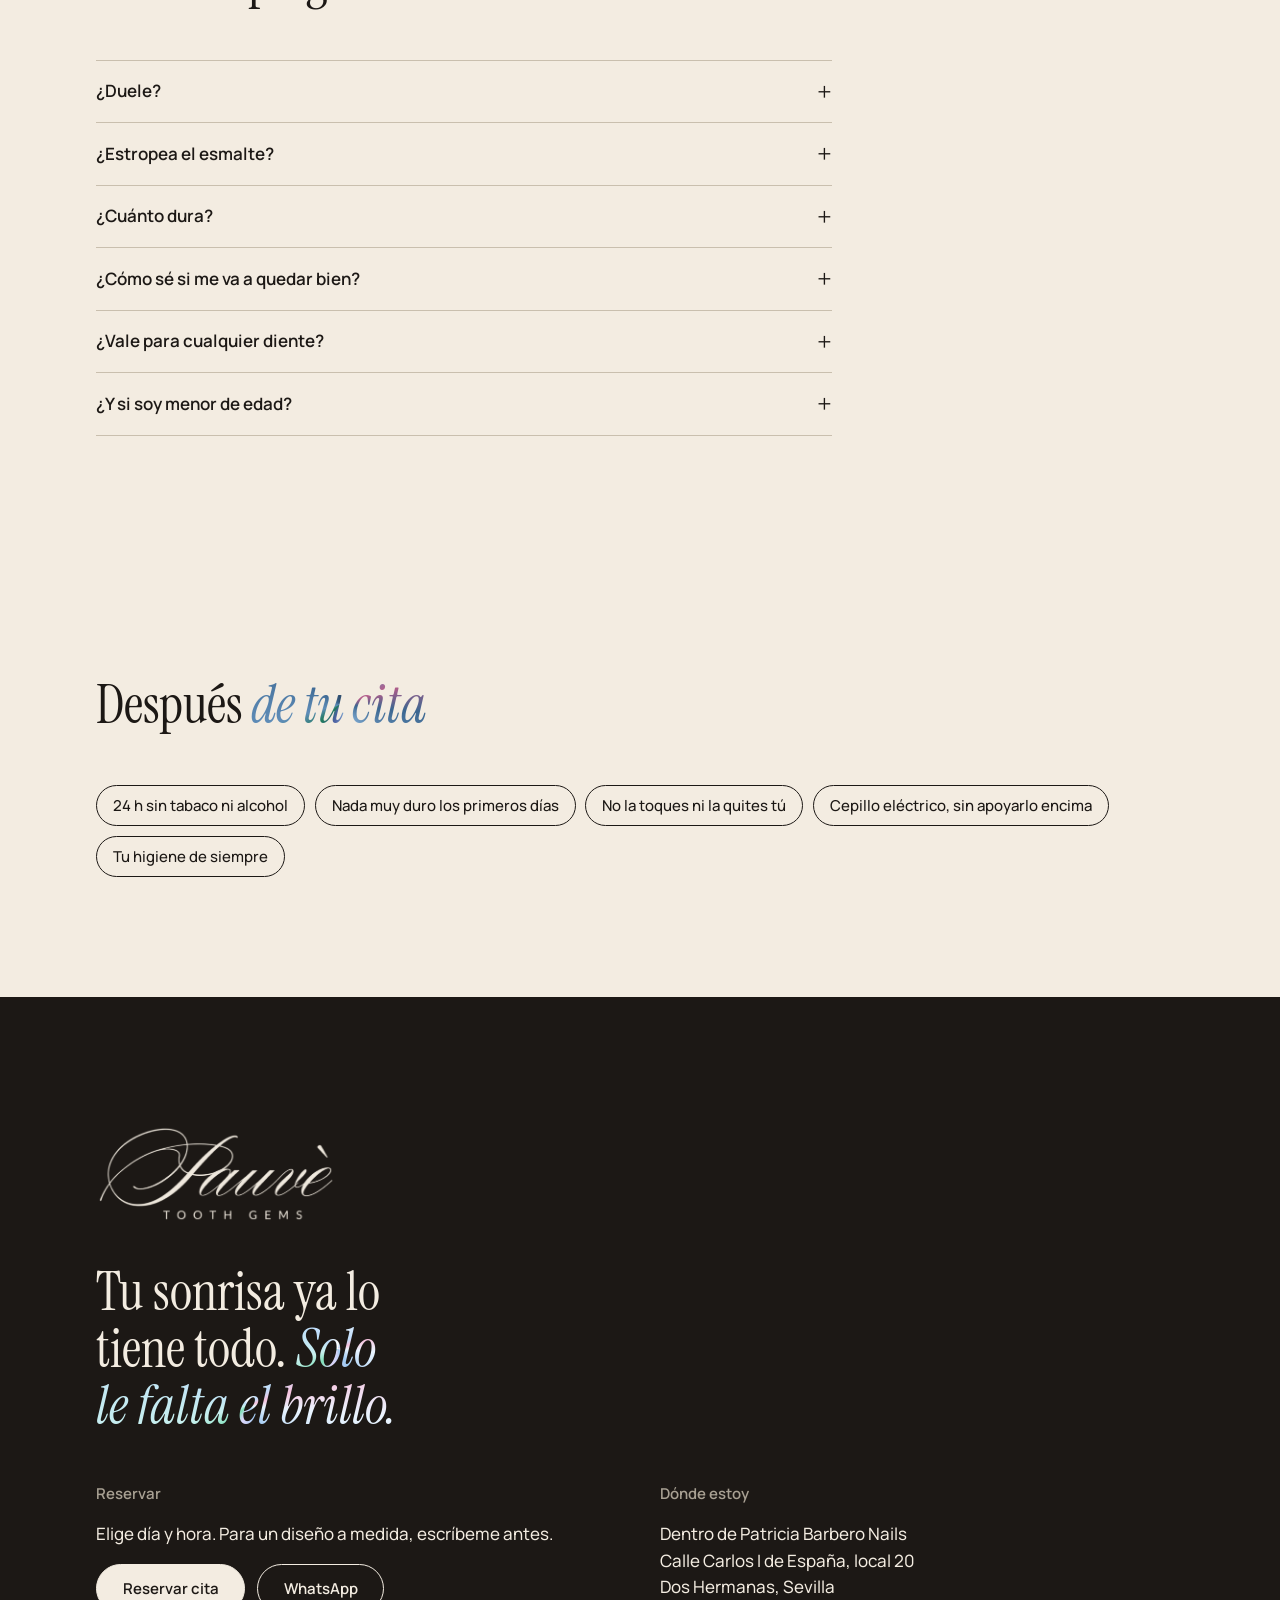
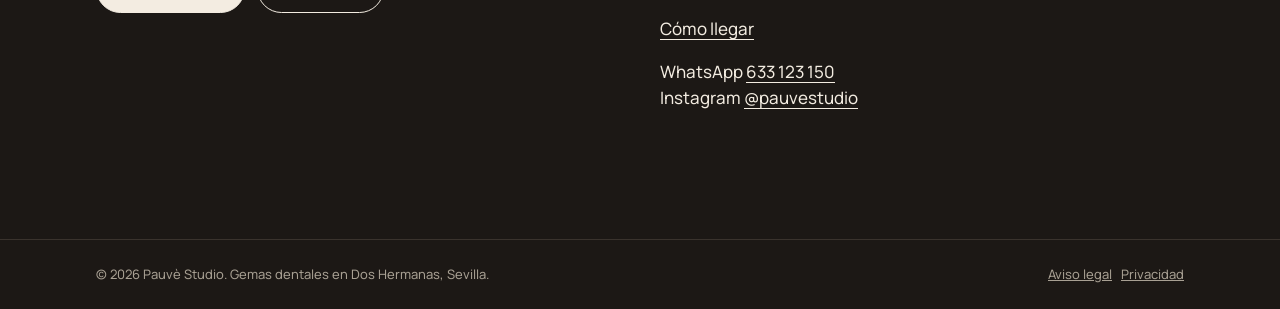
==== commit a73eb1f7: "Corregir proporción del logo del cierre Co-Authored-By: Claude Opus 5.5 <noreply@anthropic.com> Clau" ====
--- a/public/index.html
+++ b/public/index.html
@@ -246,7 +246,7 @@
   <!-- CIERRE: RESERVA Y DÓNDE -->
   <section class="cierre" id="reservar">
     <div class="envoltorio">
-      <img class="cierre__logo" src="img/logo-crudo.png" alt="Pauvè Tooth Gems" width="1000" height="407" loading="lazy">
+      <img class="cierre__logo" src="img/logo-crudo.png" alt="Pauvè Tooth Gems" width="1000" height="407">
       <h2>Tu sonrisa ya lo tiene todo. <em>Solo le falta el brillo.</em></h2>
       <div class="cierre__rejilla">
         <div class="cierre__bloque">
--- a/public/styles.css
+++ b/public/styles.css
@@ -59,7 +59,7 @@
   font-weight: 450;
   line-height: 1.55;
 }
-img { max-width: 100%; display: block; }
+img { max-width: 100%; height: auto; display: block; }
 h1, h2, h3, p, ul, ol, dl, dd, figure { margin: 0; }
 a { color: inherit; }
 :focus-visible { outline: 2px solid var(--dorado); outline-offset: 3px; }
@@ -321,7 +321,7 @@
    Inspirado en el efecto "shine border", pero aplicado a las letras:
    un degradado cónico de azules claros que gira despacio dentro de la palabra,
    como la luz moviéndose dentro de un cristal Swarovski (con un reflejo
-   tornasolado muy sutil, como los cristales aurora boreal).
+   tornasolado: pequeños destellos rosa y esmeralda, como los cristales aurora boreal).
    Sobre fondo claro se usan azules más profundos para que se lea bien. */
 @property --giro {
   syntax: "<angle>";
@@ -331,8 +331,10 @@
 :root {
   /* sobre crudo */
   --cr-1: #2F4C6B; --cr-2: #5F8DB8; --cr-3: #3B6690; --cr-4: #89B4DA; --cr-5: #4C5FA0;
+  --cr-rosa: #B85C8A; --cr-esmeralda: #1F7A5C;
   /* sobre foto u oscuro */
   --hi-1: #FFFFFF; --hi-2: #BFDDFB; --hi-3: #EAF5FF; --hi-4: #9FC9F2; --hi-5: #DCD6FA; --hi-6: #C7F0EE;
+  --hi-rosa: #F6C1DD; --hi-esmeralda: #7FE0B8;
 }
 .seccion h2 em, .reserva h1 em { color: var(--cr-1); }
 .portada__titular em, .cierre h2 em { color: var(--hi-2); }
@@ -340,11 +342,13 @@
 @supports ((-webkit-background-clip: text) or (background-clip: text)) {
   .seccion h2 em, .reserva h1 em {
     background-image: conic-gradient(from var(--giro) at 50% 50%,
-      var(--cr-1), var(--cr-2), var(--cr-3), var(--cr-4), var(--cr-5), var(--cr-2), var(--cr-1));
+      var(--cr-1) 0deg, var(--cr-2) 50deg, var(--cr-rosa) 72deg, var(--cr-3) 95deg, var(--cr-4) 150deg,
+      var(--cr-5) 200deg, var(--cr-esmeralda) 228deg, var(--cr-2) 255deg, var(--cr-3) 310deg, var(--cr-1) 360deg);
   }
   .portada__titular em, .cierre h2 em {
     background-image: conic-gradient(from var(--giro) at 50% 50%,
-      var(--hi-1), var(--hi-2), var(--hi-6), var(--hi-3), var(--hi-4), var(--hi-5), var(--hi-1));
+      var(--hi-1) 0deg, var(--hi-2) 50deg, var(--hi-rosa) 72deg, var(--hi-3) 95deg, var(--hi-4) 150deg,
+      var(--hi-5) 200deg, var(--hi-esmeralda) 228deg, var(--hi-6) 255deg, var(--hi-2) 310deg, var(--hi-1) 360deg);
   }
   .seccion h2 em, .reserva h1 em, .portada__titular em, .cierre h2 em {
     background-size: 100% 100%;
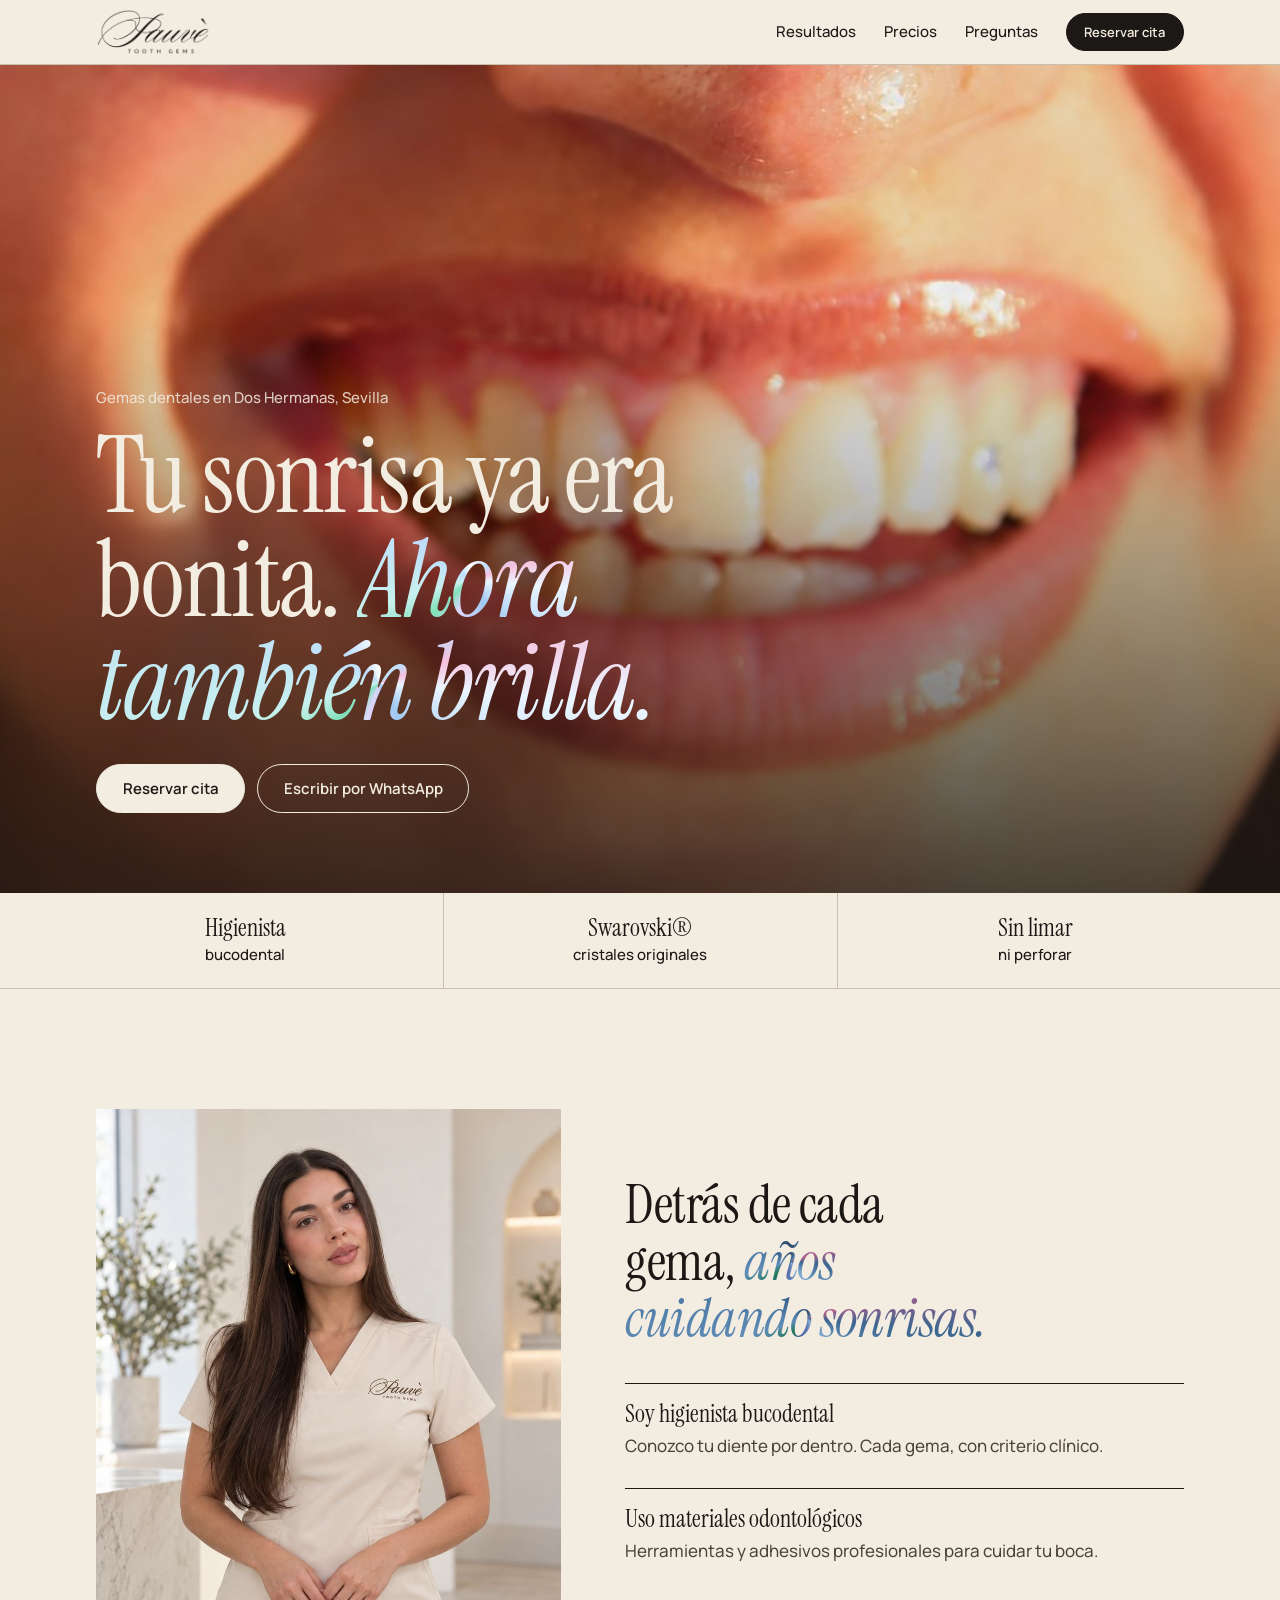
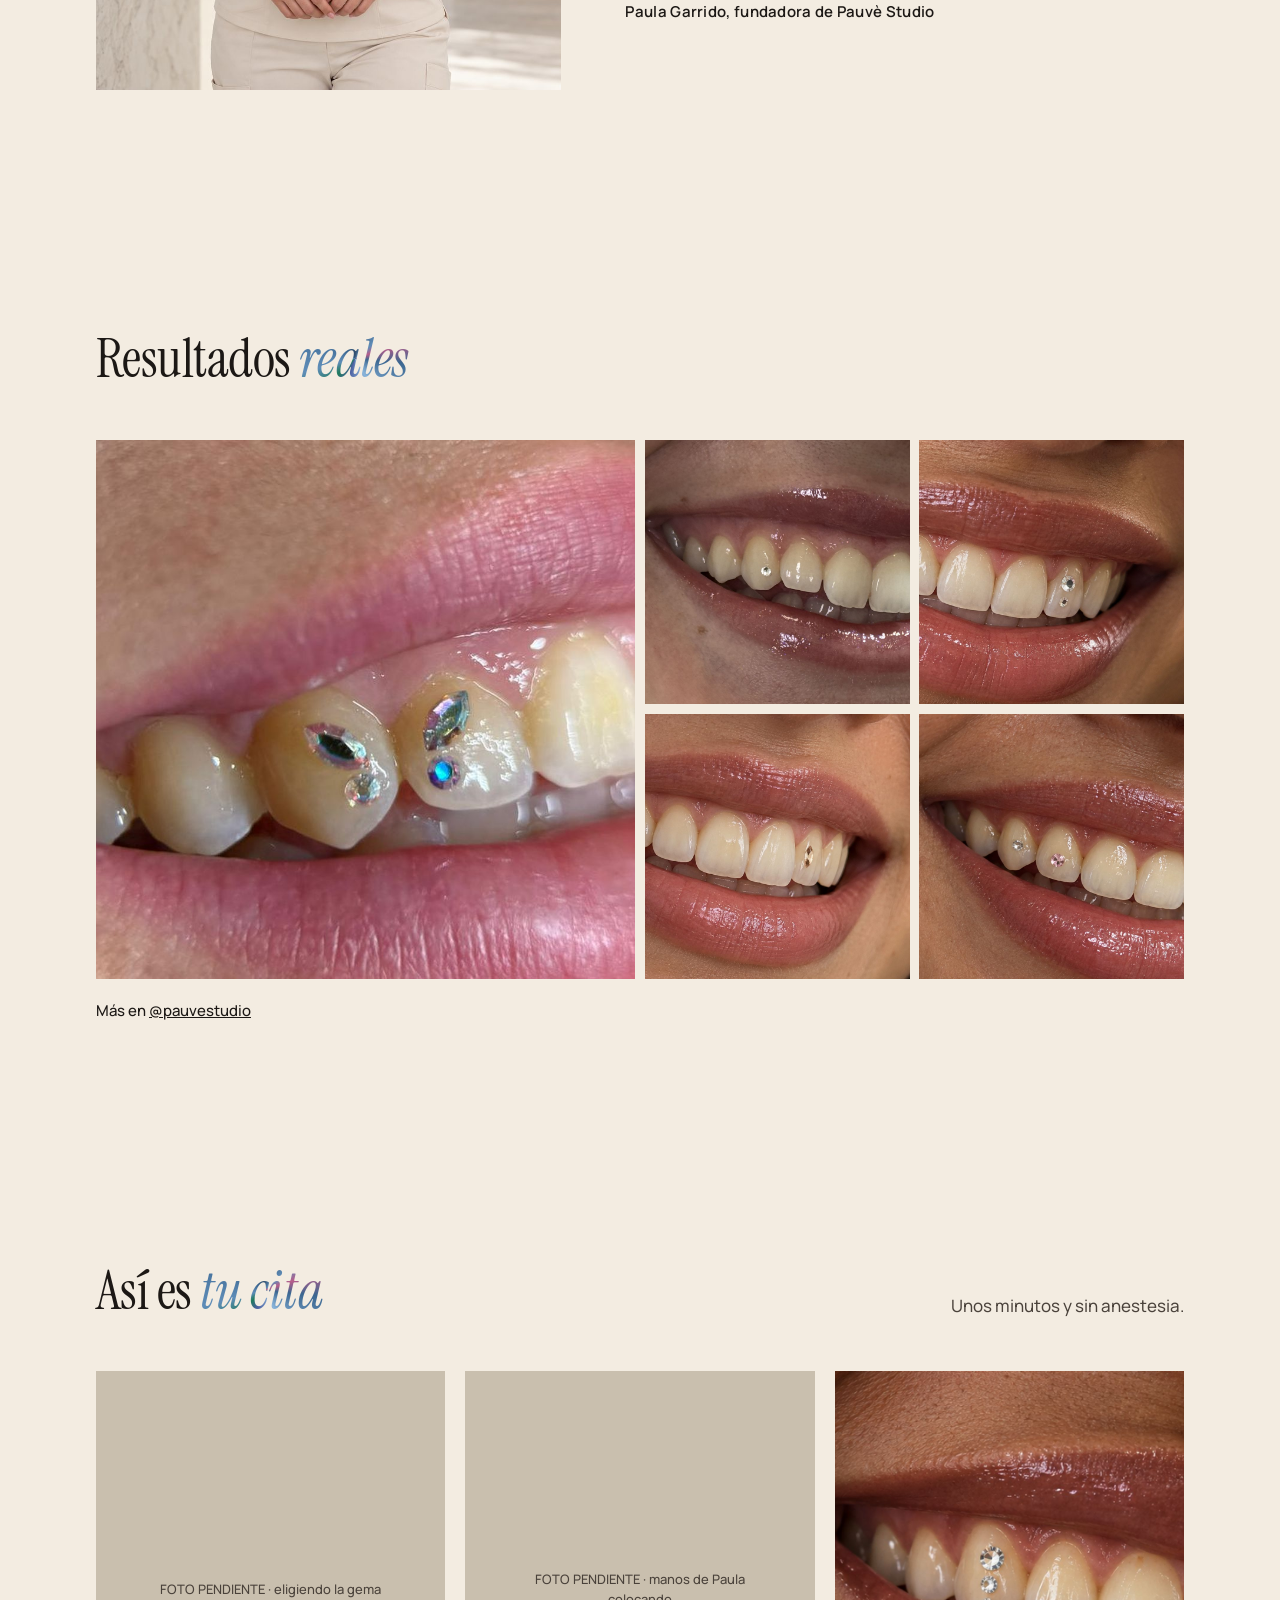
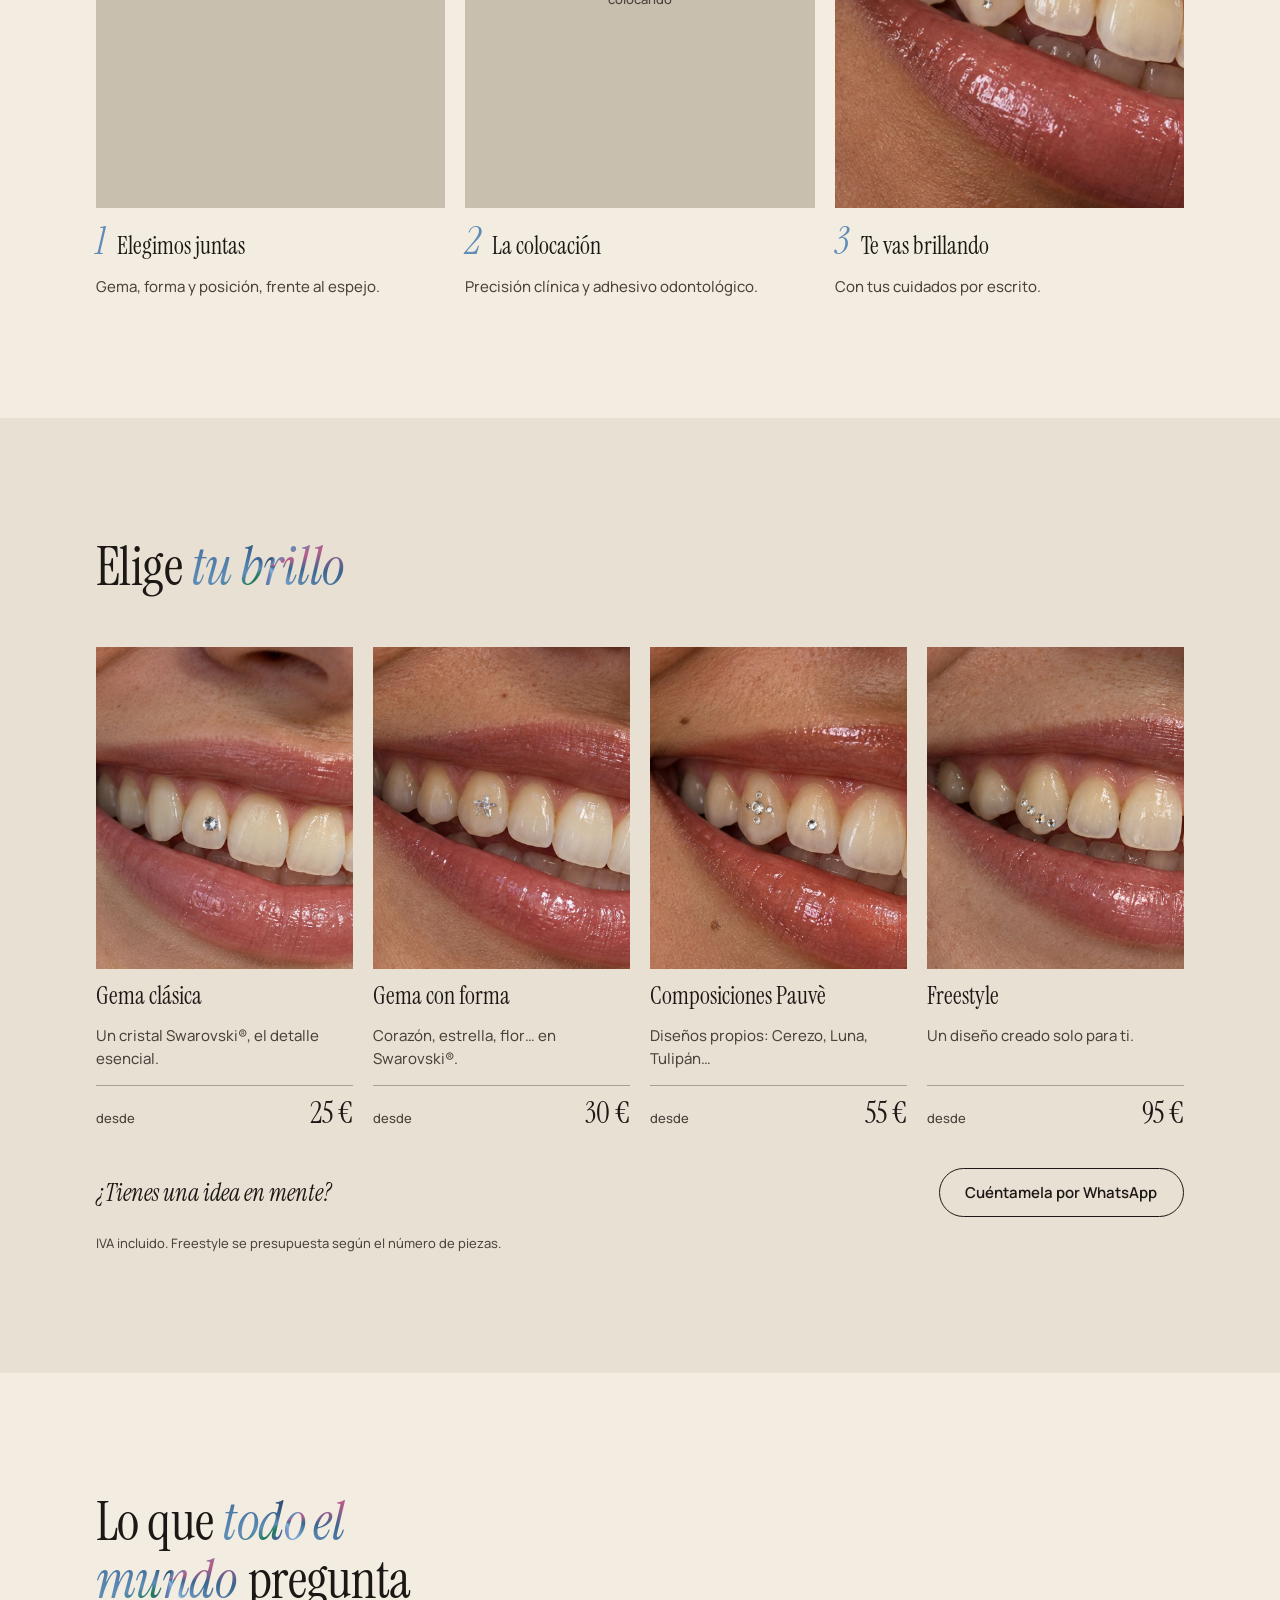
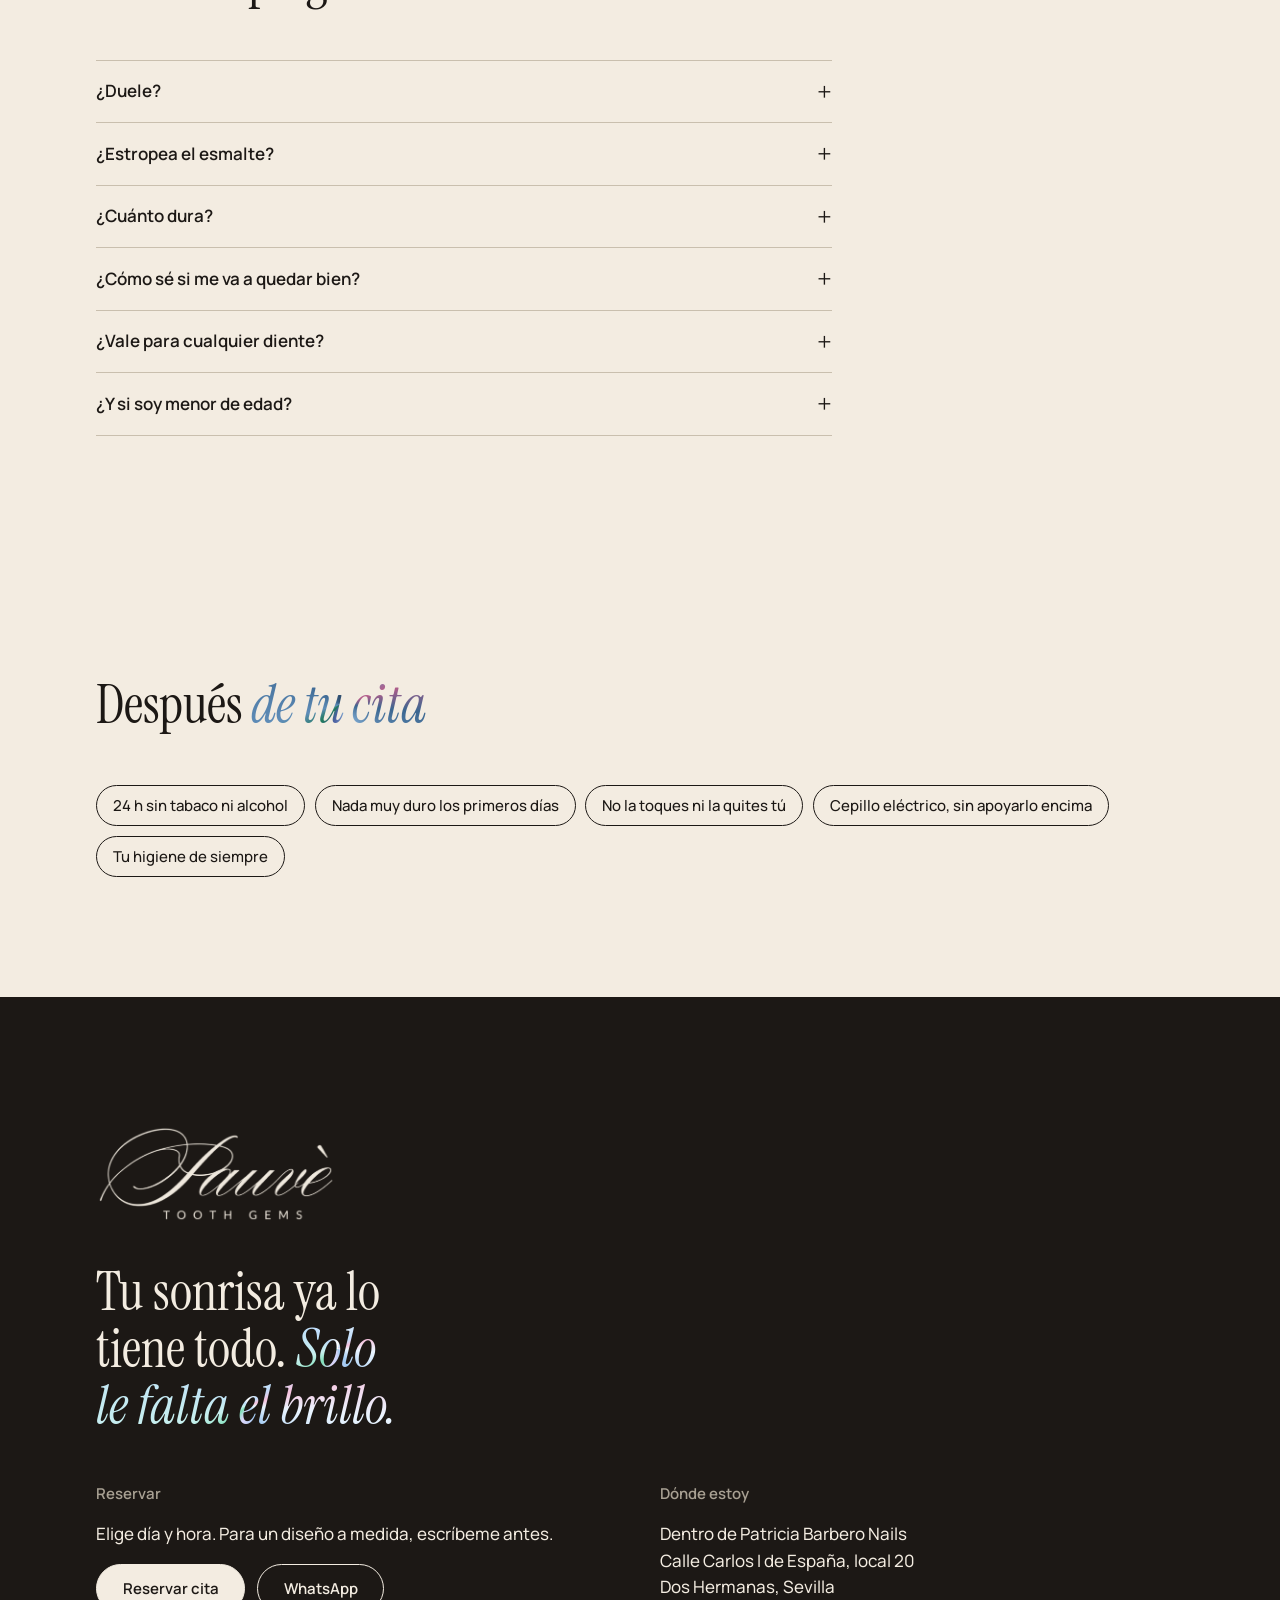
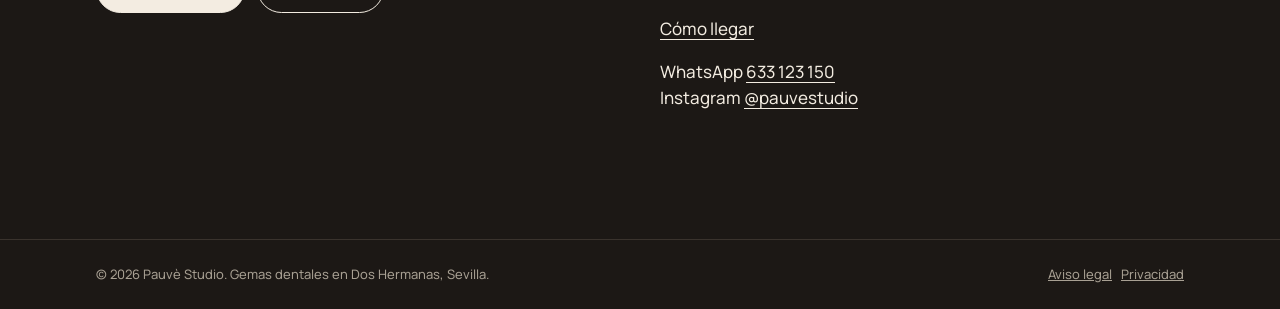
==== commit c9f43d04: "Móvil: corregir tamaño de las fotos en fichas y foto de portada propia Co-Authored-By: Claude Opus 5" ====
--- a/public/index.html
+++ b/public/index.html
@@ -62,7 +62,10 @@
 
   <!-- PORTADA: titular sobre la foto -->
   <section class="portada">
-    <img class="portada__foto" src="img/portada.jpg" srcset="img/portada-900.jpg 900w, img/portada.jpg 1536w" sizes="100vw" width="1536" height="1024" alt="Sonrisa con una gema dental Swarovski en un diente superior" fetchpriority="high">
+    <picture>
+      <source media="(max-width: 40rem)" srcset="img/portada-movil.jpg">
+      <img class="portada__foto" src="img/portada.jpg" srcset="img/portada-900.jpg 900w, img/portada.jpg 1536w" sizes="100vw" width="1536" height="1024" alt="Sonrisa con una gema dental Swarovski en un diente superior" fetchpriority="high">
+    </picture>
     <div class="envoltorio portada__contenido">
       <h1>
         <span class="portada__seo">Gemas dentales en Dos Hermanas, Sevilla</span>
@@ -86,7 +89,7 @@
   <!-- SOBRE MÍ -->
   <section class="seccion" id="sobre-mi">
     <div class="envoltorio sobre">
-      <img class="foto sobre__foto" src="img/fotos/paula.jpg" alt="Paula Garrido, higienista bucodental, con el uniforme de Pauvè" loading="lazy">
+      <img class="foto sobre__foto" src="img/fotos/paula.jpg" alt="Paula Garrido, higienista bucodental, con el uniforme de Pauvè">
       <div class="sobre__texto">
         <h2>Detrás de cada gema, <em>años cuidando sonrisas.</em></h2>
         <dl class="sobre__claves">
@@ -112,11 +115,11 @@
       </div>
       <div class="seccion__cuerpo">
         <div class="mosaico">
-          <img class="foto" src="img/fotos/composicion-real-1x1.jpg" alt="Composición de cristales en dos dientes superiores" loading="lazy">
-          <img class="foto" src="img/fotos/clasica-real-1x1.jpg" alt="Una gema clásica en un incisivo lateral" loading="lazy">
-          <img class="foto" src="img/fotos/dos-gemas-1x1.jpg" alt="Dos cristales en un incisivo lateral" loading="lazy">
-          <img class="foto" src="img/fotos/marquesa-1x1.jpg" alt="Cristal con forma de marquesa" loading="lazy">
-          <img class="foto" src="img/fotos/rosa-1x1.jpg" alt="Dos gemas, una transparente y una rosa" loading="lazy">
+          <img class="foto" src="img/fotos/composicion-real-1x1.jpg" alt="Composición de cristales en dos dientes superiores">
+          <img class="foto" src="img/fotos/clasica-real-1x1.jpg" alt="Una gema clásica en un incisivo lateral">
+          <img class="foto" src="img/fotos/dos-gemas-1x1.jpg" alt="Dos cristales en un incisivo lateral">
+          <img class="foto" src="img/fotos/marquesa-1x1.jpg" alt="Cristal con forma de marquesa">
+          <img class="foto" src="img/fotos/rosa-1x1.jpg" alt="Dos gemas, una transparente y una rosa">
         </div>
         <p class="mosaico__pie">Más en <a href="https://www.instagram.com/pauvestudio/" target="_blank" rel="noopener">@pauvestudio</a></p>
       </div>
@@ -143,7 +146,7 @@
             <p>Precisión clínica y adhesivo odontológico.</p>
           </li>
           <li class="ficha">
-            <img class="foto" src="img/fotos/vertical-tres-4x5.jpg" alt="Clienta sonriendo con tres cristales en línea vertical" loading="lazy">
+            <img class="foto" src="img/fotos/vertical-tres-4x5.jpg" alt="Clienta sonriendo con tres cristales en línea vertical">
             <div class="paso__fila"><span class="paso__num">3</span><h3>Te vas brillando</h3></div>
             <p>Con tus cuidados por escrito.</p>
           </li>
@@ -161,25 +164,25 @@
       <div class="seccion__cuerpo">
         <ul class="fichas">
           <li class="ficha">
-            <img class="foto" src="img/fotos/clasica-4x5.jpg" alt="Gema clásica Swarovski en un incisivo lateral" loading="lazy">
+            <img class="foto" src="img/fotos/clasica-4x5.jpg" alt="Gema clásica Swarovski en un incisivo lateral">
             <h3>Gema clásica</h3>
             <p>Un cristal Swarovski®, el detalle esencial.</p>
             <div class="ficha__precio"><span>desde</span><strong>25 €</strong></div>
           </li>
           <li class="ficha">
-            <img class="foto" src="img/fotos/forma-estrella-4x5.jpg" alt="Gema con forma de estrella" loading="lazy">
+            <img class="foto" src="img/fotos/forma-estrella-4x5.jpg" alt="Gema con forma de estrella">
             <h3>Gema con forma</h3>
             <p>Corazón, estrella, flor… en Swarovski®.</p>
             <div class="ficha__precio"><span>desde</span><strong>30 €</strong></div>
           </li>
           <li class="ficha">
-            <img class="foto" src="img/fotos/composicion-cruz-4x5.jpg" alt="Composición de cristales en forma de cruz" loading="lazy">
+            <img class="foto" src="img/fotos/composicion-cruz-4x5.jpg" alt="Composición de cristales en forma de cruz">
             <h3>Composiciones Pauvè</h3>
             <p>Diseños propios: Cerezo, Luna, Tulipán…</p>
             <div class="ficha__precio"><span>desde</span><strong>55 €</strong></div>
           </li>
           <li class="ficha">
-            <img class="foto" src="img/fotos/linea-cuatro-4x5.jpg" alt="Diseño de cuatro cristales en línea" loading="lazy">
+            <img class="foto" src="img/fotos/linea-cuatro-4x5.jpg" alt="Diseño de cuatro cristales en línea">
             <h3>Freestyle</h3>
             <p>Un diseño creado solo para ti.</p>
             <div class="ficha__precio"><span>desde</span><strong>95 €</strong></div>
--- a/public/styles.css
+++ b/public/styles.css
@@ -368,12 +368,12 @@
 .paso__num { color: var(--cr-2); }
 
 /* Fotos */
-.foto { display: block; width: 100%; height: 100%; object-fit: cover; background: var(--greige); }
+.foto { display: block; width: 100%; height: auto; object-fit: cover; background: var(--greige); }
 .ficha .foto { aspect-ratio: 4 / 5; }
 .mosaico .foto { aspect-ratio: 1; }
 .mosaico .foto:first-child { grid-column: span 2; aspect-ratio: 2 / 1.1; }
 @media (min-width: 52rem) {
-  .mosaico .foto:first-child { grid-row: span 2; aspect-ratio: auto; }
+  .mosaico .foto:first-child { grid-row: span 2; aspect-ratio: auto; height: 100%; }
 }
 .sobre__foto.foto { aspect-ratio: 4 / 5; object-position: 50% 25%; }
 
@@ -381,3 +381,6 @@
 /* Precios: el precio siempre alineado abajo, aunque los textos tengan distinto largo */
 .precios .ficha { display: flex; flex-direction: column; gap: 0.9rem; }
 .precios .ficha__precio { margin-top: auto; }
+
+/* Móvil: foto de portada propia, centrada en la sonrisa */
+@media (max-width: 40rem) { .portada__foto { object-position: 72% 45%; } }
